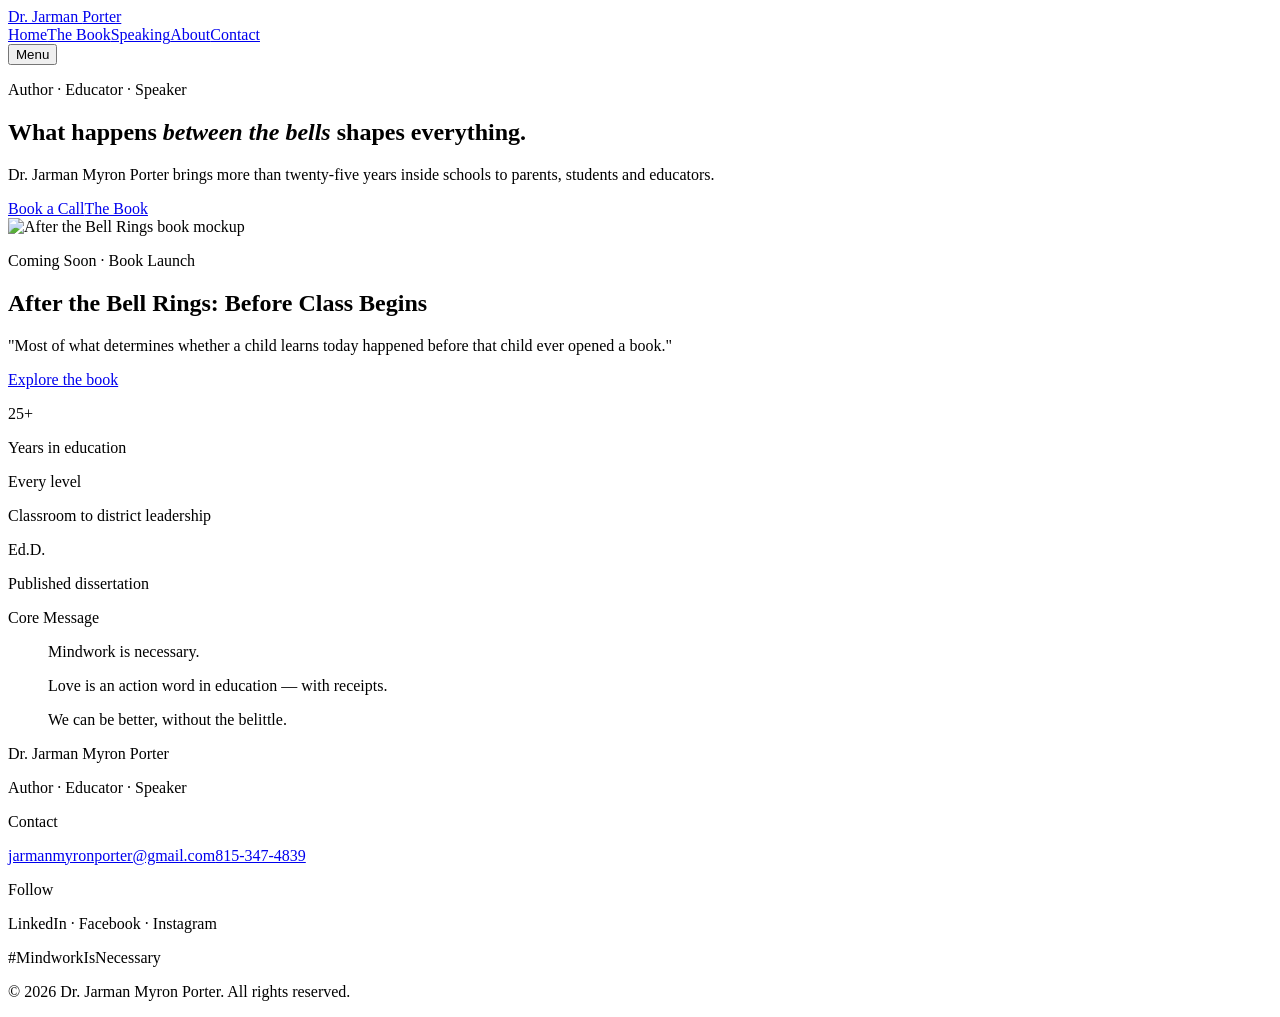
==== index.html @ 69972f3a "Add files via upload" ====
<!DOCTYPE html><html lang="en"><head><meta charSet="utf-8"/><meta name="viewport" content="width=device-width, initial-scale=1"/><link rel="preload" as="image" href="assets/after-the-bell-rings-mockup.png"/><link rel="stylesheet" href="assets/styles.css" data-precedence="default"/><link rel="stylesheet" href="assets/styles.css" data-tanstack-router-dev-styles="true" data-precedence="default"/><title>Dr. Jarman Myron Porter — Author of After the Bell Rings</title><meta name="author" content="Dr. Jarman Myron Porter"/><meta property="og:type" content="website"/><meta name="twitter:card" content="summary_large_image"/><meta name="description" content="Educator, author and speaker Dr. Jarman Myron Porter. Discover After the Bell Rings: Before Class Begins and book him to speak."/><meta property="og:title" content="Dr. Jarman Myron Porter — Author &amp; Speaker"/><meta property="og:description" content="A common sense approach to everyday educational issues."/><link rel="icon" href="assets/favicon.ico" type="image/x-icon"/></head><body><header class="sticky top-0 z-50 border-b bg-background/90 backdrop-blur"><div class="mx-auto flex max-w-6xl items-center justify-between px-6 py-4"><a class="font-display text-2xl text-royal-deep active" href="index.html" data-status="active" aria-current="page">Dr. Jarman <span class="text-primary">Porter</span></a><nav class="hidden gap-8 md:flex"><a class="text-xs uppercase tracking-[0.2em] text-muted-foreground hover:text-primary text-primary" href="index.html" data-status="active" aria-current="page">Home</a><a class="text-xs uppercase tracking-[0.2em] text-muted-foreground hover:text-primary" href="book.html">The Book</a><a class="text-xs uppercase tracking-[0.2em] text-muted-foreground hover:text-primary" href="speaking.html">Speaking</a><a class="text-xs uppercase tracking-[0.2em] text-muted-foreground hover:text-primary" href="about.html">About</a><a class="text-xs uppercase tracking-[0.2em] text-muted-foreground hover:text-primary" href="contact.html">Contact</a></nav><button class="md:hidden text-xs uppercase tracking-[0.2em] text-primary" aria-label="Menu">Menu</button></div></header><main><section class="royal-panel overflow-hidden"><div class="mx-auto grid max-w-6xl items-center gap-12 px-6 py-20 md:grid-cols-2 md:py-28"><div><p class="eyebrow">Author · Educator · Speaker</p><h1 class="mt-6 text-5xl leading-[1.05] md:text-7xl">What happens <em class="text-gold">between the bells</em> shapes everything.</h1><div class="gold-rule mt-8"></div><p class="mt-8 max-w-md text-lg opacity-85">Dr. Jarman Myron Porter brings more than twenty-five years inside schools to parents, students and educators.</p><div class="mt-10 flex flex-wrap gap-4"><a class="btn-lux" href="speaking.html">Book a Call</a><a class="btn-outline-lux" href="book.html">The Book</a></div></div><img src="assets/after-the-bell-rings-mockup.png" alt="After the Bell Rings book mockup" width="960" height="1440" class="mx-auto w-full max-w-sm"/></div></section><section class="mx-auto max-w-4xl px-6 py-24 text-center"><p class="eyebrow">Coming Soon · Book Launch</p><h2 class="mt-4 text-4xl text-royal-deep md:text-5xl">After the Bell Rings: Before Class Begins</h2><p class="mt-6 text-lg text-muted-foreground">&quot;Most of what determines whether a child learns today happened before that child ever opened a book.&quot;</p><a class="mt-10 inline-block text-xs uppercase tracking-[0.25em] text-primary underline underline-offset-8" href="book.html">Explore the book</a></section><section class="bg-secondary"><div class="mx-auto grid max-w-6xl gap-px bg-border md:grid-cols-3"><div class="bg-secondary px-8 py-14 text-center"><p class="font-display text-5xl text-primary">25+</p><p class="mt-3 text-xs uppercase tracking-[0.2em] text-muted-foreground">Years in education</p></div><div class="bg-secondary px-8 py-14 text-center"><p class="font-display text-5xl text-primary">Every level</p><p class="mt-3 text-xs uppercase tracking-[0.2em] text-muted-foreground">Classroom to district leadership</p></div><div class="bg-secondary px-8 py-14 text-center"><p class="font-display text-5xl text-primary">Ed.D.</p><p class="mt-3 text-xs uppercase tracking-[0.2em] text-muted-foreground">Published dissertation</p></div></div></section><section class="mx-auto max-w-5xl px-6 py-24"><p class="eyebrow text-center">Core Message</p><div class="mt-10 grid gap-10 md:grid-cols-3"><blockquote class="border-t-2 border-primary pt-6 font-display text-2xl text-royal-deep">Mindwork is necessary.</blockquote><blockquote class="border-t-2 border-primary pt-6 font-display text-2xl text-royal-deep">Love is an action word in education — with receipts.</blockquote><blockquote class="border-t-2 border-primary pt-6 font-display text-2xl text-royal-deep">We can be better, without the belittle.</blockquote></div></section></main><footer class="royal-panel"><div class="mx-auto grid max-w-6xl gap-8 px-6 py-14 md:grid-cols-3"><div><p class="font-display text-2xl">Dr. Jarman Myron Porter</p><p class="mt-2 text-sm opacity-75">Author · Educator · Speaker</p></div><div class="text-sm opacity-85 space-y-1"><p class="eyebrow mb-3">Contact</p><a href="mailto:jarmanmyronporter@gmail.com" class="block hover:text-gold">jarmanmyronporter@gmail.com</a><a href="tel:8153474839" class="block hover:text-gold">815-347-4839</a></div><div class="text-sm opacity-85 space-y-1"><p class="eyebrow mb-3">Follow</p><p>LinkedIn · Facebook · Instagram</p><p class="opacity-70">#MindworkIsNecessary</p></div></div><p class="border-t border-primary-foreground/15 py-5 text-center text-xs opacity-60">© 2026 Dr. Jarman Myron Porter. All rights reserved.</p></footer></body></html>
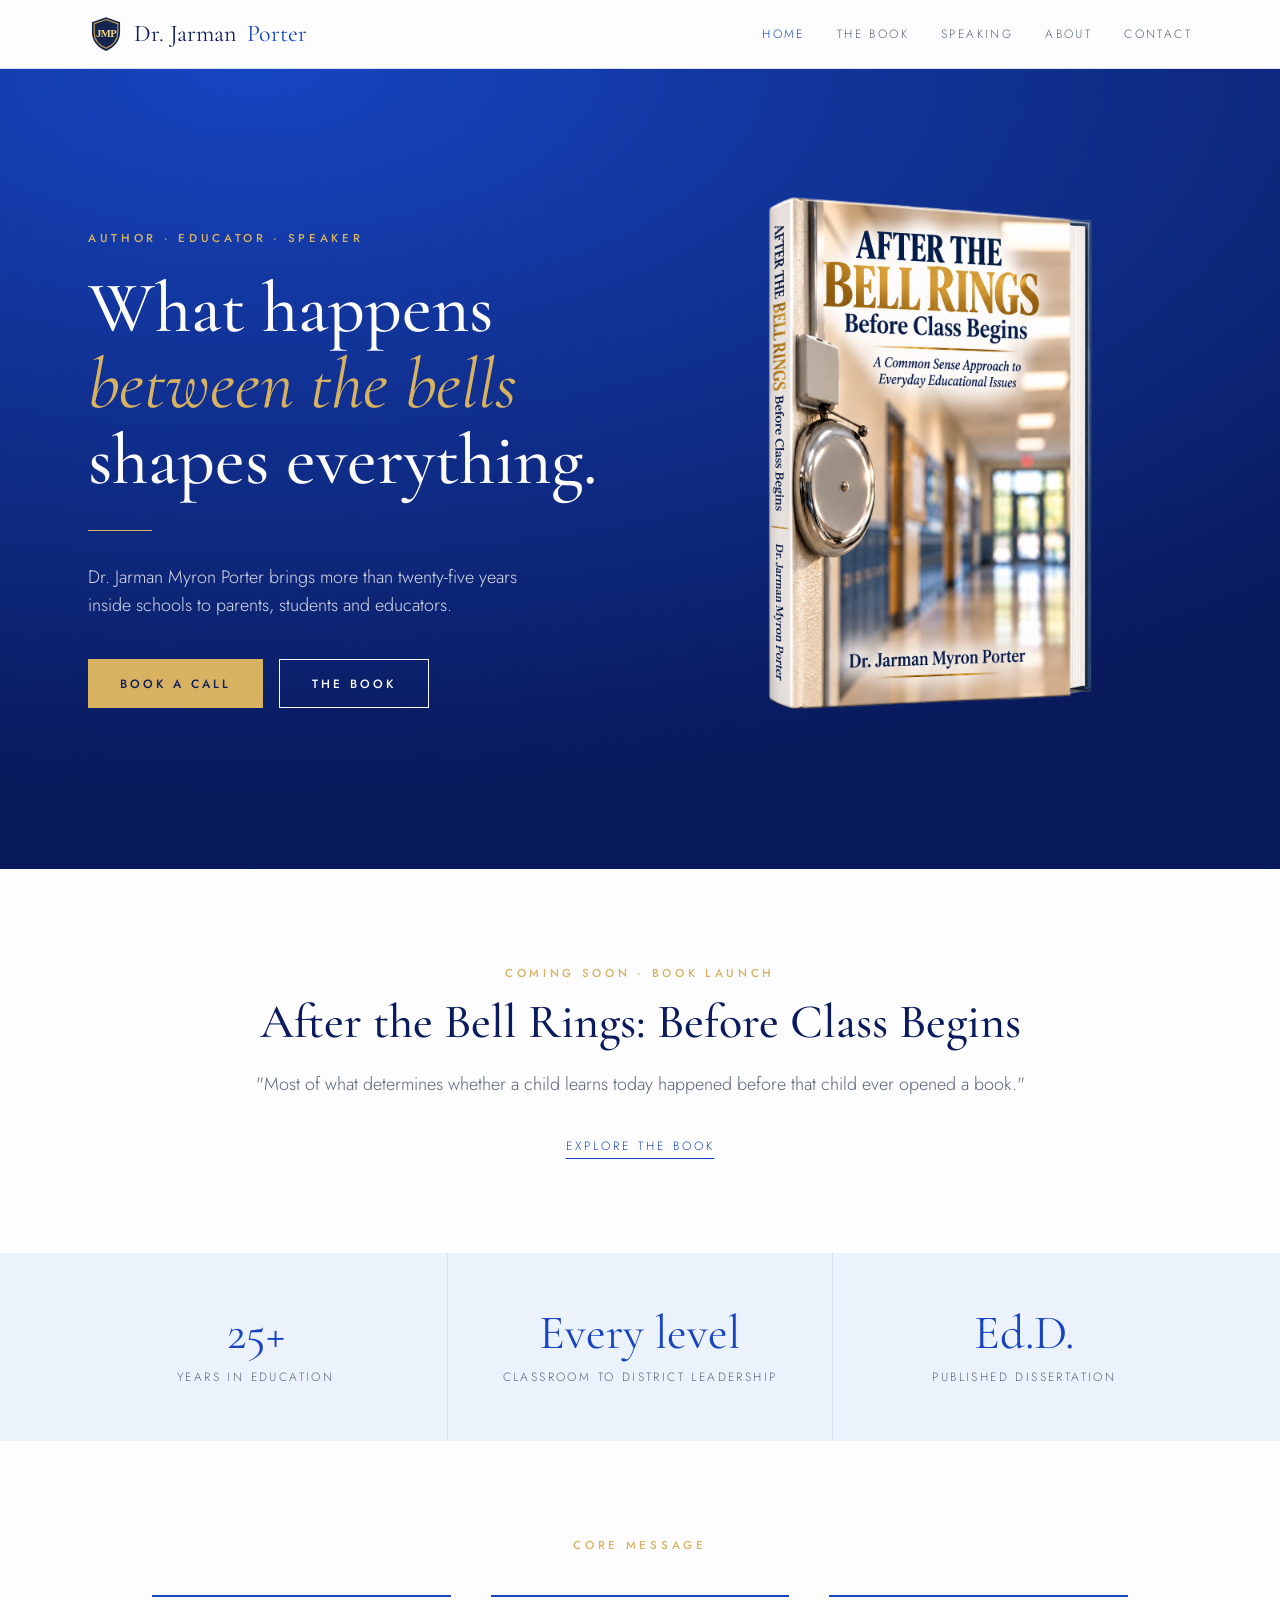
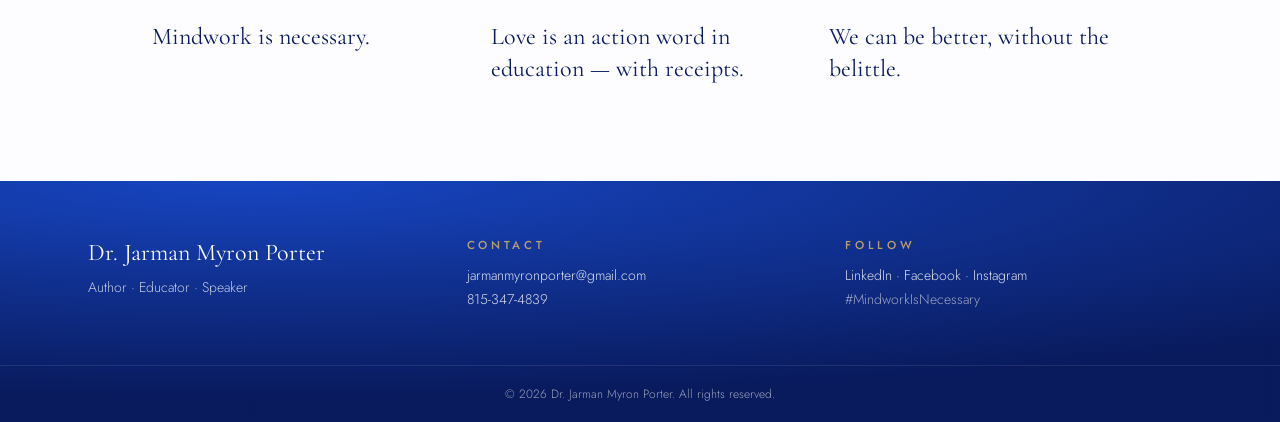
==== commit ed30ef8c: "Replace Lovable branding with custom logo" ====
--- a/index.html
+++ b/index.html
@@ -1 +1 @@
-<!DOCTYPE html><html lang="en"><head><meta charSet="utf-8"/><meta name="viewport" content="width=device-width, initial-scale=1"/><link rel="preload" as="image" href="assets/after-the-bell-rings-mockup.png"/><link rel="stylesheet" href="assets/styles.css" data-precedence="default"/><link rel="stylesheet" href="assets/styles.css" data-tanstack-router-dev-styles="true" data-precedence="default"/><title>Dr. Jarman Myron Porter — Author of After the Bell Rings</title><meta name="author" content="Dr. Jarman Myron Porter"/><meta property="og:type" content="website"/><meta name="twitter:card" content="summary_large_image"/><meta name="description" content="Educator, author and speaker Dr. Jarman Myron Porter. Discover After the Bell Rings: Before Class Begins and book him to speak."/><meta property="og:title" content="Dr. Jarman Myron Porter — Author &amp; Speaker"/><meta property="og:description" content="A common sense approach to everyday educational issues."/><link rel="icon" href="assets/favicon.ico" type="image/x-icon"/></head><body><header class="sticky top-0 z-50 border-b bg-background/90 backdrop-blur"><div class="mx-auto flex max-w-6xl items-center justify-between px-6 py-4"><a class="font-display text-2xl text-royal-deep active" href="index.html" data-status="active" aria-current="page">Dr. Jarman <span class="text-primary">Porter</span></a><nav class="hidden gap-8 md:flex"><a class="text-xs uppercase tracking-[0.2em] text-muted-foreground hover:text-primary text-primary" href="index.html" data-status="active" aria-current="page">Home</a><a class="text-xs uppercase tracking-[0.2em] text-muted-foreground hover:text-primary" href="book.html">The Book</a><a class="text-xs uppercase tracking-[0.2em] text-muted-foreground hover:text-primary" href="speaking.html">Speaking</a><a class="text-xs uppercase tracking-[0.2em] text-muted-foreground hover:text-primary" href="about.html">About</a><a class="text-xs uppercase tracking-[0.2em] text-muted-foreground hover:text-primary" href="contact.html">Contact</a></nav><button class="md:hidden text-xs uppercase tracking-[0.2em] text-primary" aria-label="Menu">Menu</button></div></header><main><section class="royal-panel overflow-hidden"><div class="mx-auto grid max-w-6xl items-center gap-12 px-6 py-20 md:grid-cols-2 md:py-28"><div><p class="eyebrow">Author · Educator · Speaker</p><h1 class="mt-6 text-5xl leading-[1.05] md:text-7xl">What happens <em class="text-gold">between the bells</em> shapes everything.</h1><div class="gold-rule mt-8"></div><p class="mt-8 max-w-md text-lg opacity-85">Dr. Jarman Myron Porter brings more than twenty-five years inside schools to parents, students and educators.</p><div class="mt-10 flex flex-wrap gap-4"><a class="btn-lux" href="speaking.html">Book a Call</a><a class="btn-outline-lux" href="book.html">The Book</a></div></div><img src="assets/after-the-bell-rings-mockup.png" alt="After the Bell Rings book mockup" width="960" height="1440" class="mx-auto w-full max-w-sm"/></div></section><section class="mx-auto max-w-4xl px-6 py-24 text-center"><p class="eyebrow">Coming Soon · Book Launch</p><h2 class="mt-4 text-4xl text-royal-deep md:text-5xl">After the Bell Rings: Before Class Begins</h2><p class="mt-6 text-lg text-muted-foreground">&quot;Most of what determines whether a child learns today happened before that child ever opened a book.&quot;</p><a class="mt-10 inline-block text-xs uppercase tracking-[0.25em] text-primary underline underline-offset-8" href="book.html">Explore the book</a></section><section class="bg-secondary"><div class="mx-auto grid max-w-6xl gap-px bg-border md:grid-cols-3"><div class="bg-secondary px-8 py-14 text-center"><p class="font-display text-5xl text-primary">25+</p><p class="mt-3 text-xs uppercase tracking-[0.2em] text-muted-foreground">Years in education</p></div><div class="bg-secondary px-8 py-14 text-center"><p class="font-display text-5xl text-primary">Every level</p><p class="mt-3 text-xs uppercase tracking-[0.2em] text-muted-foreground">Classroom to district leadership</p></div><div class="bg-secondary px-8 py-14 text-center"><p class="font-display text-5xl text-primary">Ed.D.</p><p class="mt-3 text-xs uppercase tracking-[0.2em] text-muted-foreground">Published dissertation</p></div></div></section><section class="mx-auto max-w-5xl px-6 py-24"><p class="eyebrow text-center">Core Message</p><div class="mt-10 grid gap-10 md:grid-cols-3"><blockquote class="border-t-2 border-primary pt-6 font-display text-2xl text-royal-deep">Mindwork is necessary.</blockquote><blockquote class="border-t-2 border-primary pt-6 font-display text-2xl text-royal-deep">Love is an action word in education — with receipts.</blockquote><blockquote class="border-t-2 border-primary pt-6 font-display text-2xl text-royal-deep">We can be better, without the belittle.</blockquote></div></section></main><footer class="royal-panel"><div class="mx-auto grid max-w-6xl gap-8 px-6 py-14 md:grid-cols-3"><div><p class="font-display text-2xl">Dr. Jarman Myron Porter</p><p class="mt-2 text-sm opacity-75">Author · Educator · Speaker</p></div><div class="text-sm opacity-85 space-y-1"><p class="eyebrow mb-3">Contact</p><a href="mailto:jarmanmyronporter@gmail.com" class="block hover:text-gold">jarmanmyronporter@gmail.com</a><a href="tel:8153474839" class="block hover:text-gold">815-347-4839</a></div><div class="text-sm opacity-85 space-y-1"><p class="eyebrow mb-3">Follow</p><p>LinkedIn · Facebook · Instagram</p><p class="opacity-70">#MindworkIsNecessary</p></div></div><p class="border-t border-primary-foreground/15 py-5 text-center text-xs opacity-60">© 2026 Dr. Jarman Myron Porter. All rights reserved.</p></footer></body></html>+<!DOCTYPE html><html lang="en"><head><meta charSet="utf-8"/><meta name="viewport" content="width=device-width, initial-scale=1"/><link rel="preload" as="image" href="assets/after-the-bell-rings-mockup.png"/><link rel="stylesheet" href="assets/styles.css" data-precedence="default"/><link rel="stylesheet" href="assets/styles.css" data-tanstack-router-dev-styles="true" data-precedence="default"/><title>Dr. Jarman Myron Porter — Author of After the Bell Rings</title><meta name="author" content="Dr. Jarman Myron Porter"/><meta property="og:type" content="website"/><meta name="twitter:card" content="summary_large_image"/><meta name="description" content="Educator, author and speaker Dr. Jarman Myron Porter. Discover After the Bell Rings: Before Class Begins and book him to speak."/><meta property="og:title" content="Dr. Jarman Myron Porter — Author &amp; Speaker"/><meta property="og:description" content="A common sense approach to everyday educational issues."/><link rel="icon" href="assets/logo.svg" type="image/svg+xml"/></head><body><header class="sticky top-0 z-50 border-b bg-background/90 backdrop-blur"><div class="mx-auto flex max-w-6xl items-center justify-between px-6 py-4"><a class="site-brand font-display text-2xl text-royal-deep active" href="index.html" data-status="active" aria-current="page"><img class="site-brand__mark" src="assets/logo.svg" alt="" width="36" height="36"/>Dr. Jarman <span class="text-primary">Porter</span></a><nav class="hidden gap-8 md:flex"><a class="text-xs uppercase tracking-[0.2em] text-muted-foreground hover:text-primary text-primary" href="index.html" data-status="active" aria-current="page">Home</a><a class="text-xs uppercase tracking-[0.2em] text-muted-foreground hover:text-primary" href="book.html">The Book</a><a class="text-xs uppercase tracking-[0.2em] text-muted-foreground hover:text-primary" href="speaking.html">Speaking</a><a class="text-xs uppercase tracking-[0.2em] text-muted-foreground hover:text-primary" href="about.html">About</a><a class="text-xs uppercase tracking-[0.2em] text-muted-foreground hover:text-primary" href="contact.html">Contact</a></nav><button class="md:hidden text-xs uppercase tracking-[0.2em] text-primary" aria-label="Menu">Menu</button></div></header><main><section class="royal-panel overflow-hidden"><div class="mx-auto grid max-w-6xl items-center gap-12 px-6 py-20 md:grid-cols-2 md:py-28"><div><p class="eyebrow">Author · Educator · Speaker</p><h1 class="mt-6 text-5xl leading-[1.05] md:text-7xl">What happens <em class="text-gold">between the bells</em> shapes everything.</h1><div class="gold-rule mt-8"></div><p class="mt-8 max-w-md text-lg opacity-85">Dr. Jarman Myron Porter brings more than twenty-five years inside schools to parents, students and educators.</p><div class="mt-10 flex flex-wrap gap-4"><a class="btn-lux" href="speaking.html">Book a Call</a><a class="btn-outline-lux" href="book.html">The Book</a></div></div><img src="assets/after-the-bell-rings-mockup.png" alt="After the Bell Rings book mockup" width="960" height="1440" class="mx-auto w-full max-w-sm"/></div></section><section class="mx-auto max-w-4xl px-6 py-24 text-center"><p class="eyebrow">Coming Soon · Book Launch</p><h2 class="mt-4 text-4xl text-royal-deep md:text-5xl">After the Bell Rings: Before Class Begins</h2><p class="mt-6 text-lg text-muted-foreground">&quot;Most of what determines whether a child learns today happened before that child ever opened a book.&quot;</p><a class="mt-10 inline-block text-xs uppercase tracking-[0.25em] text-primary underline underline-offset-8" href="book.html">Explore the book</a></section><section class="bg-secondary"><div class="mx-auto grid max-w-6xl gap-px bg-border md:grid-cols-3"><div class="bg-secondary px-8 py-14 text-center"><p class="font-display text-5xl text-primary">25+</p><p class="mt-3 text-xs uppercase tracking-[0.2em] text-muted-foreground">Years in education</p></div><div class="bg-secondary px-8 py-14 text-center"><p class="font-display text-5xl text-primary">Every level</p><p class="mt-3 text-xs uppercase tracking-[0.2em] text-muted-foreground">Classroom to district leadership</p></div><div class="bg-secondary px-8 py-14 text-center"><p class="font-display text-5xl text-primary">Ed.D.</p><p class="mt-3 text-xs uppercase tracking-[0.2em] text-muted-foreground">Published dissertation</p></div></div></section><section class="mx-auto max-w-5xl px-6 py-24"><p class="eyebrow text-center">Core Message</p><div class="mt-10 grid gap-10 md:grid-cols-3"><blockquote class="border-t-2 border-primary pt-6 font-display text-2xl text-royal-deep">Mindwork is necessary.</blockquote><blockquote class="border-t-2 border-primary pt-6 font-display text-2xl text-royal-deep">Love is an action word in education — with receipts.</blockquote><blockquote class="border-t-2 border-primary pt-6 font-display text-2xl text-royal-deep">We can be better, without the belittle.</blockquote></div></section></main><footer class="royal-panel"><div class="mx-auto grid max-w-6xl gap-8 px-6 py-14 md:grid-cols-3"><div><p class="font-display text-2xl">Dr. Jarman Myron Porter</p><p class="mt-2 text-sm opacity-75">Author · Educator · Speaker</p></div><div class="text-sm opacity-85 space-y-1"><p class="eyebrow mb-3">Contact</p><a href="mailto:jarmanmyronporter@gmail.com" class="block hover:text-gold">jarmanmyronporter@gmail.com</a><a href="tel:8153474839" class="block hover:text-gold">815-347-4839</a></div><div class="text-sm opacity-85 space-y-1"><p class="eyebrow mb-3">Follow</p><p>LinkedIn · Facebook · Instagram</p><p class="opacity-70">#MindworkIsNecessary</p></div></div><p class="border-t border-primary-foreground/15 py-5 text-center text-xs opacity-60">© 2026 Dr. Jarman Myron Porter. All rights reserved.</p></footer></body></html>
--- a/assets/styles.css
+++ b/assets/styles.css
@@ -0,0 +1,4048 @@
+@font-face {
+  font-family: 'Cormorant Garamond';
+  font-style: italic;
+  font-weight: 400;
+  font-display: swap;
+  src: url(fonts/font-1.woff2) format('woff2');
+  unicode-range: U+0000-00FF, U+0131, U+0152-0153, U+02BB-02BC, U+02C6, U+02DA, U+02DC, U+0304, U+0308, U+0329, U+2000-206F, U+20AC, U+2122, U+2191, U+2193, U+2212, U+2215, U+FEFF, U+FFFD;
+}
+@font-face {
+  font-family: 'Cormorant Garamond';
+  font-style: normal;
+  font-weight: 400;
+  font-display: swap;
+  src: url(fonts/font-2.woff2) format('woff2');
+  unicode-range: U+0000-00FF, U+0131, U+0152-0153, U+02BB-02BC, U+02C6, U+02DA, U+02DC, U+0304, U+0308, U+0329, U+2000-206F, U+20AC, U+2122, U+2191, U+2193, U+2212, U+2215, U+FEFF, U+FFFD;
+}
+@font-face {
+  font-family: 'Cormorant Garamond';
+  font-style: normal;
+  font-weight: 500;
+  font-display: swap;
+  src: url(fonts/font-3.woff2) format('woff2');
+  unicode-range: U+0000-00FF, U+0131, U+0152-0153, U+02BB-02BC, U+02C6, U+02DA, U+02DC, U+0304, U+0308, U+0329, U+2000-206F, U+20AC, U+2122, U+2191, U+2193, U+2212, U+2215, U+FEFF, U+FFFD;
+}
+@font-face {
+  font-family: 'Jost';
+  font-style: normal;
+  font-weight: 300;
+  font-display: swap;
+  src: url(fonts/font-4.woff2) format('woff2');
+  unicode-range: U+0000-00FF, U+0131, U+0152-0153, U+02BB-02BC, U+02C6, U+02DA, U+02DC, U+0304, U+0308, U+0329, U+2000-206F, U+20AC, U+2122, U+2191, U+2193, U+2212, U+2215, U+FEFF, U+FFFD;
+}
+@font-face {
+  font-family: 'Jost';
+  font-style: normal;
+  font-weight: 400;
+  font-display: swap;
+  src: url(fonts/font-5.woff2) format('woff2');
+  unicode-range: U+0000-00FF, U+0131, U+0152-0153, U+02BB-02BC, U+02C6, U+02DA, U+02DC, U+0304, U+0308, U+0329, U+2000-206F, U+20AC, U+2122, U+2191, U+2193, U+2212, U+2215, U+FEFF, U+FFFD;
+}
+@font-face {
+  font-family: 'Jost';
+  font-style: normal;
+  font-weight: 500;
+  font-display: swap;
+  src: url(fonts/font-6.woff2) format('woff2');
+  unicode-range: U+0000-00FF, U+0131, U+0152-0153, U+02BB-02BC, U+02C6, U+02DA, U+02DC, U+0304, U+0308, U+0329, U+2000-206F, U+20AC, U+2122, U+2191, U+2193, U+2212, U+2215, U+FEFF, U+FFFD;
+}
+/*! tailwindcss v4.3.3 | MIT License | https://tailwindcss.com */
+@layer properties {
+  @supports (((-webkit-hyphens: none)) and (not (margin-trim: inline))) or ((-moz-orient: inline) and (not (color: rgb(from red r g b)))) {
+    *, :before, :after, ::backdrop {
+      --tw-translate-x: 0;
+      --tw-translate-y: 0;
+      --tw-translate-z: 0;
+      --tw-rotate-x: initial;
+      --tw-rotate-y: initial;
+      --tw-rotate-z: initial;
+      --tw-skew-x: initial;
+      --tw-skew-y: initial;
+      --tw-space-y-reverse: 0;
+      --tw-space-x-reverse: 0;
+      --tw-border-style: solid;
+      --tw-leading: initial;
+      --tw-font-weight: initial;
+      --tw-tracking: initial;
+      --tw-ordinal: initial;
+      --tw-slashed-zero: initial;
+      --tw-numeric-figure: initial;
+      --tw-numeric-spacing: initial;
+      --tw-numeric-fraction: initial;
+      --tw-shadow: 0 0 #0000;
+      --tw-shadow-color: initial;
+      --tw-shadow-alpha: 100%;
+      --tw-inset-shadow: 0 0 #0000;
+      --tw-inset-shadow-color: initial;
+      --tw-inset-shadow-alpha: 100%;
+      --tw-ring-color: initial;
+      --tw-ring-shadow: 0 0 #0000;
+      --tw-inset-ring-color: initial;
+      --tw-inset-ring-shadow: 0 0 #0000;
+      --tw-ring-inset: initial;
+      --tw-ring-offset-width: 0px;
+      --tw-ring-offset-color: #fff;
+      --tw-ring-offset-shadow: 0 0 #0000;
+      --tw-outline-style: solid;
+      --tw-blur: initial;
+      --tw-brightness: initial;
+      --tw-contrast: initial;
+      --tw-grayscale: initial;
+      --tw-hue-rotate: initial;
+      --tw-invert: initial;
+      --tw-opacity: initial;
+      --tw-saturate: initial;
+      --tw-sepia: initial;
+      --tw-drop-shadow: initial;
+      --tw-drop-shadow-color: initial;
+      --tw-drop-shadow-alpha: 100%;
+      --tw-drop-shadow-size: initial;
+      --tw-backdrop-blur: initial;
+      --tw-backdrop-brightness: initial;
+      --tw-backdrop-contrast: initial;
+      --tw-backdrop-grayscale: initial;
+      --tw-backdrop-hue-rotate: initial;
+      --tw-backdrop-invert: initial;
+      --tw-backdrop-opacity: initial;
+      --tw-backdrop-saturate: initial;
+      --tw-backdrop-sepia: initial;
+      --tw-duration: initial;
+      --tw-ease: initial;
+      --tw-content: "";
+      --tw-animation-delay: 0s;
+      --tw-animation-direction: normal;
+      --tw-animation-duration: initial;
+      --tw-animation-fill-mode: none;
+      --tw-animation-iteration-count: 1;
+      --tw-enter-blur: 0;
+      --tw-enter-opacity: 1;
+      --tw-enter-rotate: 0;
+      --tw-enter-scale: 1;
+      --tw-enter-translate-x: 0;
+      --tw-enter-translate-y: 0;
+      --tw-exit-blur: 0;
+      --tw-exit-opacity: 1;
+      --tw-exit-rotate: 0;
+      --tw-exit-scale: 1;
+      --tw-exit-translate-x: 0;
+      --tw-exit-translate-y: 0;
+    }
+  }
+}
+
+@layer theme {
+  :root, :host {
+    --font-sans: "Jost", system-ui, sans-serif;
+    --font-mono: ui-monospace, SFMono-Regular, Menlo, Monaco, Consolas, "Liberation Mono",
+      "Courier New", monospace;
+    --color-black: #000;
+    --spacing: .25rem;
+    --container-sm: 24rem;
+    --container-md: 28rem;
+    --container-lg: 32rem;
+    --container-2xl: 42rem;
+    --container-3xl: 48rem;
+    --container-4xl: 56rem;
+    --container-5xl: 64rem;
+    --container-6xl: 72rem;
+    --text-xs: .75rem;
+    --text-xs--line-height: calc(1 / .75);
+    --text-sm: .875rem;
+    --text-sm--line-height: calc(1.25 / .875);
+    --text-base: 1rem;
+    --text-base--line-height: calc(1.5 / 1);
+    --text-lg: 1.125rem;
+    --text-lg--line-height: calc(1.75 / 1.125);
+    --text-xl: 1.25rem;
+    --text-xl--line-height: calc(1.75 / 1.25);
+    --text-2xl: 1.5rem;
+    --text-2xl--line-height: calc(2 / 1.5);
+    --text-3xl: 1.875rem;
+    --text-3xl--line-height: calc(2.25 / 1.875);
+    --text-4xl: 2.25rem;
+    --text-4xl--line-height: calc(2.5 / 2.25);
+    --text-5xl: 3rem;
+    --text-5xl--line-height: 1;
+    --text-6xl: 3.75rem;
+    --text-6xl--line-height: 1;
+    --text-7xl: 4.5rem;
+    --text-7xl--line-height: 1;
+    --font-weight-normal: 400;
+    --font-weight-medium: 500;
+    --font-weight-semibold: 600;
+    --font-weight-bold: 700;
+    --tracking-tight: -.025em;
+    --tracking-widest: .1em;
+    --leading-tight: 1.25;
+    --leading-snug: 1.375;
+    --leading-relaxed: 1.625;
+    --radius-xl: .75rem;
+    --ease-in-out: cubic-bezier(.4, 0, .2, 1);
+    --animate-pulse: pulse 2s cubic-bezier(.4, 0, .6, 1) infinite;
+    --aspect-video: 16 / 9;
+    --default-transition-duration: .15s;
+    --default-transition-timing-function: cubic-bezier(.4, 0, .2, 1);
+    --default-font-family: "Jost", system-ui, sans-serif;
+    --default-mono-font-family: var(--font-mono);
+    --font-display: "Cormorant Garamond", Georgia, serif;
+    --color-background: var(--background);
+    --color-foreground: var(--foreground);
+    --color-border: var(--border);
+  }
+}
+
+@layer base {
+  *, :after, :before, ::backdrop {
+    box-sizing: border-box;
+    border: 0 solid;
+    margin: 0;
+    padding: 0;
+  }
+
+  ::file-selector-button {
+    box-sizing: border-box;
+    border: 0 solid;
+    margin: 0;
+    padding: 0;
+  }
+
+  html, :host {
+    -webkit-text-size-adjust: 100%;
+    tab-size: 4;
+    line-height: 1.5;
+    font-family: var(--default-font-family, -apple-system, BlinkMacSystemFont, "Segoe UI", Roboto, "Helvetica Neue", "Noto Sans", Arial, sans-serif, "Apple Color Emoji", "Segoe UI Emoji", "Segoe UI Symbol", "Noto Color Emoji");
+    font-feature-settings: var(--default-font-feature-settings, normal);
+    font-variation-settings: var(--default-font-variation-settings, normal);
+    -webkit-tap-highlight-color: transparent;
+  }
+
+  hr {
+    height: 0;
+    color: inherit;
+    border-top-width: 1px;
+  }
+
+  abbr:where([title]) {
+    -webkit-text-decoration: underline dotted;
+    text-decoration: underline dotted;
+  }
+
+  h1, h2, h3, h4, h5, h6 {
+    font-size: inherit;
+    font-weight: inherit;
+  }
+
+  a {
+    color: inherit;
+    -webkit-text-decoration: inherit;
+    -webkit-text-decoration: inherit;
+    text-decoration: inherit;
+  }
+
+  b, strong {
+    font-weight: bolder;
+  }
+
+  code, kbd, samp, pre {
+    font-family: var(--default-mono-font-family, ui-monospace, SFMono-Regular, Menlo, Monaco, Consolas, "Liberation Mono", "Courier New", monospace);
+    font-feature-settings: var(--default-mono-font-feature-settings, normal);
+    font-variation-settings: var(--default-mono-font-variation-settings, normal);
+    font-size: 1em;
+  }
+
+  small {
+    font-size: 80%;
+  }
+
+  sub, sup {
+    vertical-align: baseline;
+    font-size: 75%;
+    line-height: 0;
+    position: relative;
+  }
+
+  sub {
+    bottom: -.25em;
+  }
+
+  sup {
+    top: -.5em;
+  }
+
+  table {
+    text-indent: 0;
+    border-color: inherit;
+    border-collapse: collapse;
+  }
+
+  :-moz-focusring:where(:not(iframe)) {
+    outline: auto;
+  }
+
+  progress {
+    vertical-align: baseline;
+  }
+
+  summary {
+    display: list-item;
+  }
+
+  ol, ul, menu {
+    list-style: none;
+  }
+
+  img, svg, video, canvas, audio, iframe, embed, object {
+    vertical-align: middle;
+    display: block;
+  }
+
+  img, video {
+    max-width: 100%;
+    height: auto;
+  }
+
+  button, input, select, optgroup, textarea {
+    font: inherit;
+    font-feature-settings: inherit;
+    font-variation-settings: inherit;
+    letter-spacing: inherit;
+    color: inherit;
+    opacity: 1;
+    background-color: #0000;
+    border-radius: 0;
+  }
+
+  ::file-selector-button {
+    font: inherit;
+    font-feature-settings: inherit;
+    font-variation-settings: inherit;
+    letter-spacing: inherit;
+    color: inherit;
+    opacity: 1;
+    background-color: #0000;
+    border-radius: 0;
+  }
+
+  :where(select:is([multiple], [size])) optgroup {
+    font-weight: bolder;
+  }
+
+  :where(select:is([multiple], [size])) optgroup option {
+    padding-inline-start: 20px;
+  }
+
+  ::file-selector-button {
+    margin-inline-end: 4px;
+  }
+
+  ::placeholder {
+    opacity: 1;
+  }
+
+  @supports (not ((-webkit-appearance: -apple-pay-button))) or (contain-intrinsic-size: 1px) {
+    ::placeholder {
+      color: currentColor;
+    }
+
+    @supports (color: color-mix(in lab, red, red)) {
+      ::placeholder {
+        color: color-mix(in oklab, currentcolor 50%, transparent);
+      }
+    }
+  }
+
+  textarea {
+    resize: vertical;
+  }
+
+  ::-webkit-search-decoration {
+    -webkit-appearance: none;
+  }
+
+  ::-webkit-date-and-time-value {
+    min-height: 1lh;
+    text-align: inherit;
+  }
+
+  ::-webkit-datetime-edit {
+    display: inline-flex;
+  }
+
+  ::-webkit-datetime-edit-fields-wrapper {
+    padding: 0;
+  }
+
+  ::-webkit-datetime-edit {
+    padding-block: 0;
+  }
+
+  ::-webkit-datetime-edit-year-field {
+    padding-block: 0;
+  }
+
+  ::-webkit-datetime-edit-month-field {
+    padding-block: 0;
+  }
+
+  ::-webkit-datetime-edit-day-field {
+    padding-block: 0;
+  }
+
+  ::-webkit-datetime-edit-hour-field {
+    padding-block: 0;
+  }
+
+  ::-webkit-datetime-edit-minute-field {
+    padding-block: 0;
+  }
+
+  ::-webkit-datetime-edit-second-field {
+    padding-block: 0;
+  }
+
+  ::-webkit-datetime-edit-millisecond-field {
+    padding-block: 0;
+  }
+
+  ::-webkit-datetime-edit-meridiem-field {
+    padding-block: 0;
+  }
+
+  ::-webkit-calendar-picker-indicator {
+    line-height: 1;
+  }
+
+  :-moz-ui-invalid {
+    box-shadow: none;
+  }
+
+  button, input:where([type="button"], [type="reset"], [type="submit"]) {
+    appearance: button;
+  }
+
+  ::file-selector-button {
+    appearance: button;
+  }
+
+  ::-webkit-inner-spin-button {
+    height: auto;
+  }
+
+  ::-webkit-outer-spin-button {
+    height: auto;
+  }
+
+  [hidden]:where(:not([hidden="until-found"])) {
+    display: none !important;
+  }
+
+  * {
+    border-color: var(--color-border);
+  }
+
+  body {
+    background-color: var(--color-background);
+    color: var(--color-foreground);
+    font-family: var(--font-sans);
+    font-weight: 300;
+  }
+
+  h1, h2, h3 {
+    font-family: var(--font-display);
+    font-weight: 500;
+  }
+}
+
+@layer components;
+
+@layer utilities {
+  .pointer-events-none {
+    pointer-events: none;
+  }
+
+  .invisible {
+    visibility: hidden;
+  }
+
+  .sr-only {
+    clip-path: inset(50%);
+    white-space: nowrap;
+    border-width: 0;
+    width: 1px;
+    height: 1px;
+    margin: -1px;
+    padding: 0;
+    position: absolute;
+    overflow: hidden;
+  }
+
+  .absolute {
+    position: absolute;
+  }
+
+  .fixed {
+    position: fixed;
+  }
+
+  .relative {
+    position: relative;
+  }
+
+  .sticky {
+    position: sticky;
+  }
+
+  .inset-0 {
+    inset: 0;
+  }
+
+  .inset-x-0 {
+    inset-inline: 0;
+  }
+
+  .inset-y-0 {
+    inset-block: 0;
+  }
+
+  .-top-12 {
+    top: calc(var(--spacing) * -12);
+  }
+
+  .top-0 {
+    top: 0;
+  }
+
+  .top-1\.5 {
+    top: calc(var(--spacing) * 1.5);
+  }
+
+  .top-1\/2 {
+    top: 50%;
+  }
+
+  .top-3\.5 {
+    top: calc(var(--spacing) * 3.5);
+  }
+
+  .top-4 {
+    top: calc(var(--spacing) * 4);
+  }
+
+  .top-\[1px\] {
+    top: 1px;
+  }
+
+  .top-\[50\%\] {
+    top: 50%;
+  }
+
+  .top-\[60\%\] {
+    top: 60%;
+  }
+
+  .top-full {
+    top: 100%;
+  }
+
+  .-right-12 {
+    right: calc(var(--spacing) * -12);
+  }
+
+  .right-0 {
+    right: 0;
+  }
+
+  .right-1 {
+    right: var(--spacing);
+  }
+
+  .right-2 {
+    right: calc(var(--spacing) * 2);
+  }
+
+  .right-3 {
+    right: calc(var(--spacing) * 3);
+  }
+
+  .right-4 {
+    right: calc(var(--spacing) * 4);
+  }
+
+  .-bottom-12 {
+    bottom: calc(var(--spacing) * -12);
+  }
+
+  .bottom-0 {
+    bottom: 0;
+  }
+
+  .-left-12 {
+    left: calc(var(--spacing) * -12);
+  }
+
+  .left-0 {
+    left: 0;
+  }
+
+  .left-1\/2 {
+    left: 50%;
+  }
+
+  .left-2 {
+    left: calc(var(--spacing) * 2);
+  }
+
+  .left-\[50\%\] {
+    left: 50%;
+  }
+
+  .z-10 {
+    z-index: 10;
+  }
+
+  .z-20 {
+    z-index: 20;
+  }
+
+  .z-50 {
+    z-index: 50;
+  }
+
+  .z-\[1\] {
+    z-index: 1;
+  }
+
+  .-mx-1 {
+    margin-inline: calc(var(--spacing) * -1);
+  }
+
+  .mx-2 {
+    margin-inline: calc(var(--spacing) * 2);
+  }
+
+  .mx-3\.5 {
+    margin-inline: calc(var(--spacing) * 3.5);
+  }
+
+  .mx-auto {
+    margin-inline: auto;
+  }
+
+  .my-0\.5 {
+    margin-block: calc(var(--spacing) * .5);
+  }
+
+  .my-1 {
+    margin-block: var(--spacing);
+  }
+
+  .-mt-4 {
+    margin-top: calc(var(--spacing) * -4);
+  }
+
+  .mt-1\.5 {
+    margin-top: calc(var(--spacing) * 1.5);
+  }
+
+  .mt-2 {
+    margin-top: calc(var(--spacing) * 2);
+  }
+
+  .mt-3 {
+    margin-top: calc(var(--spacing) * 3);
+  }
+
+  .mt-4 {
+    margin-top: calc(var(--spacing) * 4);
+  }
+
+  .mt-5 {
+    margin-top: calc(var(--spacing) * 5);
+  }
+
+  .mt-6 {
+    margin-top: calc(var(--spacing) * 6);
+  }
+
+  .mt-8 {
+    margin-top: calc(var(--spacing) * 8);
+  }
+
+  .mt-10 {
+    margin-top: calc(var(--spacing) * 10);
+  }
+
+  .mt-24 {
+    margin-top: calc(var(--spacing) * 24);
+  }
+
+  .mt-auto {
+    margin-top: auto;
+  }
+
+  .mr-2 {
+    margin-right: calc(var(--spacing) * 2);
+  }
+
+  .mb-1 {
+    margin-bottom: var(--spacing);
+  }
+
+  .mb-3 {
+    margin-bottom: calc(var(--spacing) * 3);
+  }
+
+  .-ml-4 {
+    margin-left: calc(var(--spacing) * -4);
+  }
+
+  .ml-1 {
+    margin-left: var(--spacing);
+  }
+
+  .ml-auto {
+    margin-left: auto;
+  }
+
+  .btn-lux {
+    letter-spacing: .25em;
+    text-transform: uppercase;
+    background: var(--gold);
+    color: var(--royal-deep);
+    align-items: center;
+    padding: .9rem 2rem;
+    font-size: .75rem;
+    font-weight: 500;
+    transition: transform .3s, box-shadow .3s;
+    display: inline-flex;
+  }
+
+  .btn-lux:hover {
+    box-shadow: 0 12px 30px -10px var(--gold);
+    transform: translateY(-2px);
+  }
+
+  .btn-outline-lux {
+    letter-spacing: .25em;
+    text-transform: uppercase;
+    border: 1px solid;
+    align-items: center;
+    padding: .9rem 2rem;
+    font-size: .75rem;
+    font-weight: 500;
+    transition: background .3s;
+    display: inline-flex;
+  }
+
+  .btn-outline-lux:hover {
+    background: currentColor;
+  }
+
+  @supports (color: color-mix(in lab, red, red)) {
+    .btn-outline-lux:hover {
+      background: color-mix(in oklab, currentColor 10%, transparent);
+    }
+  }
+
+  .block {
+    display: block;
+  }
+
+  .flex {
+    display: flex;
+  }
+
+  .grid {
+    display: grid;
+  }
+
+  .hidden {
+    display: none;
+  }
+
+  .inline-block {
+    display: inline-block;
+  }
+
+  .inline-flex {
+    display: inline-flex;
+  }
+
+  .table {
+    display: table;
+  }
+
+  .aspect-square {
+    aspect-ratio: 1;
+  }
+
+  .aspect-video {
+    aspect-ratio: var(--aspect-video);
+  }
+
+  .gold-rule {
+    background: var(--gold);
+    width: 4rem;
+    height: 1px;
+  }
+
+  .size-\(--cell-size\) {
+    width: var(--cell-size);
+    height: var(--cell-size);
+  }
+
+  .size-4 {
+    width: calc(var(--spacing) * 4);
+    height: calc(var(--spacing) * 4);
+  }
+
+  .h-\(--cell-size\) {
+    height: var(--cell-size);
+  }
+
+  .h-1\.5 {
+    height: calc(var(--spacing) * 1.5);
+  }
+
+  .h-2 {
+    height: calc(var(--spacing) * 2);
+  }
+
+  .h-2\.5 {
+    height: calc(var(--spacing) * 2.5);
+  }
+
+  .h-3 {
+    height: calc(var(--spacing) * 3);
+  }
+
+  .h-3\.5 {
+    height: calc(var(--spacing) * 3.5);
+  }
+
+  .h-4 {
+    height: calc(var(--spacing) * 4);
+  }
+
+  .h-5 {
+    height: calc(var(--spacing) * 5);
+  }
+
+  .h-7 {
+    height: calc(var(--spacing) * 7);
+  }
+
+  .h-8 {
+    height: calc(var(--spacing) * 8);
+  }
+
+  .h-9 {
+    height: calc(var(--spacing) * 9);
+  }
+
+  .h-10 {
+    height: calc(var(--spacing) * 10);
+  }
+
+  .h-12 {
+    height: calc(var(--spacing) * 12);
+  }
+
+  .h-\[1px\] {
+    height: 1px;
+  }
+
+  .h-\[var\(--radix-navigation-menu-viewport-height\)\] {
+    height: var(--radix-navigation-menu-viewport-height);
+  }
+
+  .h-\[var\(--radix-select-trigger-height\)\] {
+    height: var(--radix-select-trigger-height);
+  }
+
+  .h-auto {
+    height: auto;
+  }
+
+  .h-full {
+    height: 100%;
+  }
+
+  .h-px {
+    height: 1px;
+  }
+
+  .h-svh {
+    height: 100svh;
+  }
+
+  .max-h-\(--radix-context-menu-content-available-height\) {
+    max-height: var(--radix-context-menu-content-available-height);
+  }
+
+  .max-h-\(--radix-select-content-available-height\) {
+    max-height: var(--radix-select-content-available-height);
+  }
+
+  .max-h-\[300px\] {
+    max-height: 300px;
+  }
+
+  .max-h-\[var\(--radix-dropdown-menu-content-available-height\)\] {
+    max-height: var(--radix-dropdown-menu-content-available-height);
+  }
+
+  .min-h-0 {
+    min-height: 0;
+  }
+
+  .min-h-\[60px\] {
+    min-height: 60px;
+  }
+
+  .min-h-screen {
+    min-height: 100vh;
+  }
+
+  .min-h-svh {
+    min-height: 100svh;
+  }
+
+  .w-\(--cell-size\) {
+    width: var(--cell-size);
+  }
+
+  .w-\(--sidebar-width\) {
+    width: var(--sidebar-width);
+  }
+
+  .w-0 {
+    width: 0;
+  }
+
+  .w-1 {
+    width: var(--spacing);
+  }
+
+  .w-2 {
+    width: calc(var(--spacing) * 2);
+  }
+
+  .w-2\.5 {
+    width: calc(var(--spacing) * 2.5);
+  }
+
+  .w-3 {
+    width: calc(var(--spacing) * 3);
+  }
+
+  .w-3\.5 {
+    width: calc(var(--spacing) * 3.5);
+  }
+
+  .w-3\/4 {
+    width: 75%;
+  }
+
+  .w-4 {
+    width: calc(var(--spacing) * 4);
+  }
+
+  .w-5 {
+    width: calc(var(--spacing) * 5);
+  }
+
+  .w-7 {
+    width: calc(var(--spacing) * 7);
+  }
+
+  .w-8 {
+    width: calc(var(--spacing) * 8);
+  }
+
+  .w-9 {
+    width: calc(var(--spacing) * 9);
+  }
+
+  .w-10 {
+    width: calc(var(--spacing) * 10);
+  }
+
+  .w-64 {
+    width: calc(var(--spacing) * 64);
+  }
+
+  .w-72 {
+    width: calc(var(--spacing) * 72);
+  }
+
+  .w-\[1px\] {
+    width: 1px;
+  }
+
+  .w-\[100px\] {
+    width: 100px;
+  }
+
+  .w-auto {
+    width: auto;
+  }
+
+  .w-fit {
+    width: fit-content;
+  }
+
+  .w-full {
+    width: 100%;
+  }
+
+  .w-max {
+    width: max-content;
+  }
+
+  .w-px {
+    width: 1px;
+  }
+
+  .max-w-\(--skeleton-width\) {
+    max-width: var(--skeleton-width);
+  }
+
+  .max-w-2xl {
+    max-width: var(--container-2xl);
+  }
+
+  .max-w-3xl {
+    max-width: var(--container-3xl);
+  }
+
+  .max-w-4xl {
+    max-width: var(--container-4xl);
+  }
+
+  .max-w-5xl {
+    max-width: var(--container-5xl);
+  }
+
+  .max-w-6xl {
+    max-width: var(--container-6xl);
+  }
+
+  .max-w-lg {
+    max-width: var(--container-lg);
+  }
+
+  .max-w-max {
+    max-width: max-content;
+  }
+
+  .max-w-md {
+    max-width: var(--container-md);
+  }
+
+  .max-w-sm {
+    max-width: var(--container-sm);
+  }
+
+  .min-w-\(--cell-size\) {
+    min-width: var(--cell-size);
+  }
+
+  .min-w-0 {
+    min-width: 0;
+  }
+
+  .min-w-5 {
+    min-width: calc(var(--spacing) * 5);
+  }
+
+  .min-w-8 {
+    min-width: calc(var(--spacing) * 8);
+  }
+
+  .min-w-9 {
+    min-width: calc(var(--spacing) * 9);
+  }
+
+  .min-w-10 {
+    min-width: calc(var(--spacing) * 10);
+  }
+
+  .min-w-\[8rem\] {
+    min-width: 8rem;
+  }
+
+  .min-w-\[12rem\] {
+    min-width: 12rem;
+  }
+
+  .min-w-\[var\(--radix-select-trigger-width\)\] {
+    min-width: var(--radix-select-trigger-width);
+  }
+
+  .flex-1 {
+    flex: 1;
+  }
+
+  .shrink-0 {
+    flex-shrink: 0;
+  }
+
+  .grow {
+    flex-grow: 1;
+  }
+
+  .grow-0 {
+    flex-grow: 0;
+  }
+
+  .basis-full {
+    flex-basis: 100%;
+  }
+
+  .caption-bottom {
+    caption-side: bottom;
+  }
+
+  .border-collapse {
+    border-collapse: collapse;
+  }
+
+  .origin-\(--radix-context-menu-content-transform-origin\) {
+    transform-origin: var(--radix-context-menu-content-transform-origin);
+  }
+
+  .origin-\(--radix-dropdown-menu-content-transform-origin\) {
+    transform-origin: var(--radix-dropdown-menu-content-transform-origin);
+  }
+
+  .origin-\(--radix-hover-card-content-transform-origin\) {
+    transform-origin: var(--radix-hover-card-content-transform-origin);
+  }
+
+  .origin-\(--radix-menubar-content-transform-origin\) {
+    transform-origin: var(--radix-menubar-content-transform-origin);
+  }
+
+  .origin-\(--radix-popover-content-transform-origin\) {
+    transform-origin: var(--radix-popover-content-transform-origin);
+  }
+
+  .origin-\(--radix-select-content-transform-origin\) {
+    transform-origin: var(--radix-select-content-transform-origin);
+  }
+
+  .origin-\(--radix-tooltip-content-transform-origin\) {
+    transform-origin: var(--radix-tooltip-content-transform-origin);
+  }
+
+  .-translate-x-1\/2 {
+    --tw-translate-x: calc(calc(1 / 2 * 100%) * -1);
+    translate: var(--tw-translate-x) var(--tw-translate-y);
+  }
+
+  .-translate-x-px {
+    --tw-translate-x: -1px;
+    translate: var(--tw-translate-x) var(--tw-translate-y);
+  }
+
+  .translate-x-\[-50\%\] {
+    --tw-translate-x: -50%;
+    translate: var(--tw-translate-x) var(--tw-translate-y);
+  }
+
+  .translate-x-px {
+    --tw-translate-x: 1px;
+    translate: var(--tw-translate-x) var(--tw-translate-y);
+  }
+
+  .-translate-y-1\/2 {
+    --tw-translate-y: calc(calc(1 / 2 * 100%) * -1);
+    translate: var(--tw-translate-x) var(--tw-translate-y);
+  }
+
+  .translate-y-\[-50\%\] {
+    --tw-translate-y: -50%;
+    translate: var(--tw-translate-x) var(--tw-translate-y);
+  }
+
+  .rotate-45 {
+    rotate: 45deg;
+  }
+
+  .rotate-90 {
+    rotate: 90deg;
+  }
+
+  .transform {
+    transform: var(--tw-rotate-x, ) var(--tw-rotate-y, ) var(--tw-rotate-z, ) var(--tw-skew-x, ) var(--tw-skew-y, );
+  }
+
+  .animate-caret-blink {
+    animation: 1.25s ease-out infinite caret-blink;
+  }
+
+  .animate-in {
+    animation: enter var(--tw-animation-duration, var(--tw-duration, .15s))var(--tw-ease, ease)var(--tw-animation-delay, 0s)var(--tw-animation-iteration-count, 1)var(--tw-animation-direction, normal)var(--tw-animation-fill-mode, none);
+  }
+
+  .animate-pulse {
+    animation: var(--animate-pulse);
+  }
+
+  .cursor-default {
+    cursor: default;
+  }
+
+  .cursor-pointer {
+    cursor: pointer;
+  }
+
+  .touch-none {
+    touch-action: none;
+  }
+
+  .list-none {
+    list-style-type: none;
+  }
+
+  .flex-col {
+    flex-direction: column;
+  }
+
+  .flex-col-reverse {
+    flex-direction: column-reverse;
+  }
+
+  .flex-row {
+    flex-direction: row;
+  }
+
+  .flex-wrap {
+    flex-wrap: wrap;
+  }
+
+  .place-content-center {
+    place-content: center;
+  }
+
+  .items-center {
+    align-items: center;
+  }
+
+  .items-end {
+    align-items: flex-end;
+  }
+
+  .items-start {
+    align-items: flex-start;
+  }
+
+  .items-stretch {
+    align-items: stretch;
+  }
+
+  .justify-between {
+    justify-content: space-between;
+  }
+
+  .justify-center {
+    justify-content: center;
+  }
+
+  .gap-1 {
+    gap: var(--spacing);
+  }
+
+  .gap-1\.5 {
+    gap: calc(var(--spacing) * 1.5);
+  }
+
+  .gap-2 {
+    gap: calc(var(--spacing) * 2);
+  }
+
+  .gap-4 {
+    gap: calc(var(--spacing) * 4);
+  }
+
+  .gap-8 {
+    gap: calc(var(--spacing) * 8);
+  }
+
+  .gap-10 {
+    gap: calc(var(--spacing) * 10);
+  }
+
+  .gap-12 {
+    gap: calc(var(--spacing) * 12);
+  }
+
+  .gap-14 {
+    gap: calc(var(--spacing) * 14);
+  }
+
+  .gap-16 {
+    gap: calc(var(--spacing) * 16);
+  }
+
+  .gap-px {
+    gap: 1px;
+  }
+
+  :where(.space-y-1 > :not(:last-child)) {
+    --tw-space-y-reverse: 0;
+    margin-block-start: calc(var(--spacing) * var(--tw-space-y-reverse));
+    margin-block-end: calc(var(--spacing) * calc(1 - var(--tw-space-y-reverse)));
+  }
+
+  :where(.space-y-1\.5 > :not(:last-child)) {
+    --tw-space-y-reverse: 0;
+    margin-block-start: calc(calc(var(--spacing) * 1.5) * var(--tw-space-y-reverse));
+    margin-block-end: calc(calc(var(--spacing) * 1.5) * calc(1 - var(--tw-space-y-reverse)));
+  }
+
+  :where(.space-y-2 > :not(:last-child)) {
+    --tw-space-y-reverse: 0;
+    margin-block-start: calc(calc(var(--spacing) * 2) * var(--tw-space-y-reverse));
+    margin-block-end: calc(calc(var(--spacing) * 2) * calc(1 - var(--tw-space-y-reverse)));
+  }
+
+  :where(.space-y-6 > :not(:last-child)) {
+    --tw-space-y-reverse: 0;
+    margin-block-start: calc(calc(var(--spacing) * 6) * var(--tw-space-y-reverse));
+    margin-block-end: calc(calc(var(--spacing) * 6) * calc(1 - var(--tw-space-y-reverse)));
+  }
+
+  :where(.space-y-8 > :not(:last-child)) {
+    --tw-space-y-reverse: 0;
+    margin-block-start: calc(calc(var(--spacing) * 8) * var(--tw-space-y-reverse));
+    margin-block-end: calc(calc(var(--spacing) * 8) * calc(1 - var(--tw-space-y-reverse)));
+  }
+
+  .gap-x-12 {
+    column-gap: calc(var(--spacing) * 12);
+  }
+
+  :where(.space-x-1 > :not(:last-child)) {
+    --tw-space-x-reverse: 0;
+    margin-inline-start: calc(var(--spacing) * var(--tw-space-x-reverse));
+    margin-inline-end: calc(var(--spacing) * calc(1 - var(--tw-space-x-reverse)));
+  }
+
+  .gap-y-4 {
+    row-gap: calc(var(--spacing) * 4);
+  }
+
+  .overflow-auto {
+    overflow: auto;
+  }
+
+  .overflow-hidden {
+    overflow: hidden;
+  }
+
+  .overflow-x-hidden {
+    overflow-x: hidden;
+  }
+
+  .overflow-y-auto {
+    overflow-y: auto;
+  }
+
+  .rounded-\[2px\] {
+    border-radius: 2px;
+  }
+
+  .rounded-\[inherit\] {
+    border-radius: inherit;
+  }
+
+  .rounded-full {
+    border-radius: 3.40282e38px;
+  }
+
+  .rounded-lg, .rounded-md {
+    border-radius: var(--radius);
+  }
+
+  .rounded-none {
+    border-radius: 0;
+  }
+
+  .rounded-sm {
+    border-radius: calc(var(--radius) - 2px);
+  }
+
+  .rounded-xl {
+    border-radius: var(--radius-xl);
+  }
+
+  .rounded-t-\[10px\] {
+    border-top-left-radius: 10px;
+    border-top-right-radius: 10px;
+  }
+
+  .rounded-l-md {
+    border-top-left-radius: var(--radius);
+    border-bottom-left-radius: var(--radius);
+  }
+
+  .rounded-tl-sm {
+    border-top-left-radius: calc(var(--radius) - 2px);
+  }
+
+  .rounded-r-md {
+    border-top-right-radius: var(--radius);
+    border-bottom-right-radius: var(--radius);
+  }
+
+  .border {
+    border-style: var(--tw-border-style);
+    border-width: 1px;
+  }
+
+  .border-2 {
+    border-style: var(--tw-border-style);
+    border-width: 2px;
+  }
+
+  .border-\[1\.5px\] {
+    border-style: var(--tw-border-style);
+    border-width: 1.5px;
+  }
+
+  .border-y {
+    border-block-style: var(--tw-border-style);
+    border-block-width: 1px;
+  }
+
+  .border-t {
+    border-top-style: var(--tw-border-style);
+    border-top-width: 1px;
+  }
+
+  .border-t-2 {
+    border-top-style: var(--tw-border-style);
+    border-top-width: 2px;
+  }
+
+  .border-r {
+    border-right-style: var(--tw-border-style);
+    border-right-width: 1px;
+  }
+
+  .border-b {
+    border-bottom-style: var(--tw-border-style);
+    border-bottom-width: 1px;
+  }
+
+  .border-l {
+    border-left-style: var(--tw-border-style);
+    border-left-width: 1px;
+  }
+
+  .border-dashed {
+    --tw-border-style: dashed;
+    border-style: dashed;
+  }
+
+  .border-\(--color-border\) {
+    border-color: var(--color-border);
+  }
+
+  .border-border\/50 {
+    border-color: var(--border);
+  }
+
+  @supports (color: color-mix(in lab, red, red)) {
+    .border-border\/50 {
+      border-color: color-mix(in oklab, var(--border) 50%, transparent);
+    }
+  }
+
+  .border-destructive\/50 {
+    border-color: var(--destructive);
+  }
+
+  @supports (color: color-mix(in lab, red, red)) {
+    .border-destructive\/50 {
+      border-color: color-mix(in oklab, var(--destructive) 50%, transparent);
+    }
+  }
+
+  .border-input {
+    border-color: var(--input);
+  }
+
+  .border-primary {
+    border-color: var(--primary);
+  }
+
+  .border-primary-foreground\/15 {
+    border-color: var(--primary-foreground);
+  }
+
+  @supports (color: color-mix(in lab, red, red)) {
+    .border-primary-foreground\/15 {
+      border-color: color-mix(in oklab, var(--primary-foreground) 15%, transparent);
+    }
+  }
+
+  .border-primary\/50 {
+    border-color: var(--primary);
+  }
+
+  @supports (color: color-mix(in lab, red, red)) {
+    .border-primary\/50 {
+      border-color: color-mix(in oklab, var(--primary) 50%, transparent);
+    }
+  }
+
+  .border-transparent {
+    border-color: #0000;
+  }
+
+  .border-t-transparent {
+    border-top-color: #0000;
+  }
+
+  .border-l-transparent {
+    border-left-color: #0000;
+  }
+
+  .bg-\(--color-bg\) {
+    background-color: var(--color-bg);
+  }
+
+  .bg-accent {
+    background-color: var(--accent);
+  }
+
+  .bg-background {
+    background-color: var(--background);
+  }
+
+  .bg-background\/90 {
+    background-color: var(--background);
+  }
+
+  @supports (color: color-mix(in lab, red, red)) {
+    .bg-background\/90 {
+      background-color: color-mix(in oklab, var(--background) 90%, transparent);
+    }
+  }
+
+  .bg-black\/80 {
+    background-color: #000c;
+  }
+
+  @supports (color: color-mix(in lab, red, red)) {
+    .bg-black\/80 {
+      background-color: color-mix(in oklab, var(--color-black) 80%, transparent);
+    }
+  }
+
+  .bg-border {
+    background-color: var(--border);
+  }
+
+  .bg-card {
+    background-color: var(--card);
+  }
+
+  .bg-destructive {
+    background-color: var(--destructive);
+  }
+
+  .bg-foreground {
+    background-color: var(--foreground);
+  }
+
+  .bg-muted {
+    background-color: var(--muted);
+  }
+
+  .bg-muted\/50 {
+    background-color: var(--muted);
+  }
+
+  @supports (color: color-mix(in lab, red, red)) {
+    .bg-muted\/50 {
+      background-color: color-mix(in oklab, var(--muted) 50%, transparent);
+    }
+  }
+
+  .bg-popover {
+    background-color: var(--popover);
+  }
+
+  .bg-primary {
+    background-color: var(--primary);
+  }
+
+  .bg-primary\/10 {
+    background-color: var(--primary);
+  }
+
+  @supports (color: color-mix(in lab, red, red)) {
+    .bg-primary\/10 {
+      background-color: color-mix(in oklab, var(--primary) 10%, transparent);
+    }
+  }
+
+  .bg-primary\/20 {
+    background-color: var(--primary);
+  }
+
+  @supports (color: color-mix(in lab, red, red)) {
+    .bg-primary\/20 {
+      background-color: color-mix(in oklab, var(--primary) 20%, transparent);
+    }
+  }
+
+  .bg-secondary {
+    background-color: var(--secondary);
+  }
+
+  .bg-transparent {
+    background-color: #0000;
+  }
+
+  .fill-current {
+    fill: currentColor;
+  }
+
+  .fill-primary {
+    fill: var(--primary);
+  }
+
+  .p-0 {
+    padding: 0;
+  }
+
+  .p-1 {
+    padding: var(--spacing);
+  }
+
+  .p-2 {
+    padding: calc(var(--spacing) * 2);
+  }
+
+  .p-3 {
+    padding: calc(var(--spacing) * 3);
+  }
+
+  .p-4 {
+    padding: calc(var(--spacing) * 4);
+  }
+
+  .p-6 {
+    padding: calc(var(--spacing) * 6);
+  }
+
+  .p-10 {
+    padding: calc(var(--spacing) * 10);
+  }
+
+  .p-\[1px\] {
+    padding: 1px;
+  }
+
+  .px-\(--cell-size\) {
+    padding-inline: var(--cell-size);
+  }
+
+  .px-1 {
+    padding-inline: var(--spacing);
+  }
+
+  .px-1\.5 {
+    padding-inline: calc(var(--spacing) * 1.5);
+  }
+
+  .px-2 {
+    padding-inline: calc(var(--spacing) * 2);
+  }
+
+  .px-2\.5 {
+    padding-inline: calc(var(--spacing) * 2.5);
+  }
+
+  .px-3 {
+    padding-inline: calc(var(--spacing) * 3);
+  }
+
+  .px-4 {
+    padding-inline: calc(var(--spacing) * 4);
+  }
+
+  .px-6 {
+    padding-inline: calc(var(--spacing) * 6);
+  }
+
+  .px-8 {
+    padding-inline: calc(var(--spacing) * 8);
+  }
+
+  .py-0\.5 {
+    padding-block: calc(var(--spacing) * .5);
+  }
+
+  .py-1 {
+    padding-block: var(--spacing);
+  }
+
+  .py-1\.5 {
+    padding-block: calc(var(--spacing) * 1.5);
+  }
+
+  .py-2 {
+    padding-block: calc(var(--spacing) * 2);
+  }
+
+  .py-3 {
+    padding-block: calc(var(--spacing) * 3);
+  }
+
+  .py-4 {
+    padding-block: calc(var(--spacing) * 4);
+  }
+
+  .py-5 {
+    padding-block: calc(var(--spacing) * 5);
+  }
+
+  .py-6 {
+    padding-block: calc(var(--spacing) * 6);
+  }
+
+  .py-14 {
+    padding-block: calc(var(--spacing) * 14);
+  }
+
+  .py-16 {
+    padding-block: calc(var(--spacing) * 16);
+  }
+
+  .py-20 {
+    padding-block: calc(var(--spacing) * 20);
+  }
+
+  .py-24 {
+    padding-block: calc(var(--spacing) * 24);
+  }
+
+  .pt-0 {
+    padding-top: 0;
+  }
+
+  .pt-3 {
+    padding-top: calc(var(--spacing) * 3);
+  }
+
+  .pt-4 {
+    padding-top: calc(var(--spacing) * 4);
+  }
+
+  .pt-6 {
+    padding-top: calc(var(--spacing) * 6);
+  }
+
+  .pt-20 {
+    padding-top: calc(var(--spacing) * 20);
+  }
+
+  .pr-1 {
+    padding-right: var(--spacing);
+  }
+
+  .pr-2 {
+    padding-right: calc(var(--spacing) * 2);
+  }
+
+  .pr-2\.5 {
+    padding-right: calc(var(--spacing) * 2.5);
+  }
+
+  .pr-8 {
+    padding-right: calc(var(--spacing) * 8);
+  }
+
+  .pb-3 {
+    padding-bottom: calc(var(--spacing) * 3);
+  }
+
+  .pb-4 {
+    padding-bottom: calc(var(--spacing) * 4);
+  }
+
+  .pl-2 {
+    padding-left: calc(var(--spacing) * 2);
+  }
+
+  .pl-2\.5 {
+    padding-left: calc(var(--spacing) * 2.5);
+  }
+
+  .pl-4 {
+    padding-left: calc(var(--spacing) * 4);
+  }
+
+  .pl-8 {
+    padding-left: calc(var(--spacing) * 8);
+  }
+
+  .text-center {
+    text-align: center;
+  }
+
+  .text-left {
+    text-align: left;
+  }
+
+  .align-middle {
+    vertical-align: middle;
+  }
+
+  .font-display {
+    font-family: Cormorant Garamond, Georgia, serif;
+  }
+
+  .font-mono {
+    font-family: var(--font-mono);
+  }
+
+  .text-2xl {
+    font-size: var(--text-2xl);
+    line-height: var(--tw-leading, var(--text-2xl--line-height));
+  }
+
+  .text-3xl {
+    font-size: var(--text-3xl);
+    line-height: var(--tw-leading, var(--text-3xl--line-height));
+  }
+
+  .text-4xl {
+    font-size: var(--text-4xl);
+    line-height: var(--tw-leading, var(--text-4xl--line-height));
+  }
+
+  .text-5xl {
+    font-size: var(--text-5xl);
+    line-height: var(--tw-leading, var(--text-5xl--line-height));
+  }
+
+  .text-7xl {
+    font-size: var(--text-7xl);
+    line-height: var(--tw-leading, var(--text-7xl--line-height));
+  }
+
+  .text-base {
+    font-size: var(--text-base);
+    line-height: var(--tw-leading, var(--text-base--line-height));
+  }
+
+  .text-lg {
+    font-size: var(--text-lg);
+    line-height: var(--tw-leading, var(--text-lg--line-height));
+  }
+
+  .text-sm {
+    font-size: var(--text-sm);
+    line-height: var(--tw-leading, var(--text-sm--line-height));
+  }
+
+  .text-xl {
+    font-size: var(--text-xl);
+    line-height: var(--tw-leading, var(--text-xl--line-height));
+  }
+
+  .text-xs {
+    font-size: var(--text-xs);
+    line-height: var(--tw-leading, var(--text-xs--line-height));
+  }
+
+  .eyebrow {
+    letter-spacing: .32em;
+    text-transform: uppercase;
+    color: var(--gold);
+    font-size: .72rem;
+    font-weight: 500;
+  }
+
+  .text-\[0\.8rem\] {
+    font-size: .8rem;
+  }
+
+  .leading-\[1\.05\] {
+    --tw-leading: 1.05;
+    line-height: 1.05;
+  }
+
+  .leading-none {
+    --tw-leading: 1;
+    line-height: 1;
+  }
+
+  .leading-relaxed {
+    --tw-leading: var(--leading-relaxed);
+    line-height: var(--leading-relaxed);
+  }
+
+  .leading-snug {
+    --tw-leading: var(--leading-snug);
+    line-height: var(--leading-snug);
+  }
+
+  .leading-tight {
+    --tw-leading: var(--leading-tight);
+    line-height: var(--leading-tight);
+  }
+
+  .font-bold {
+    --tw-font-weight: var(--font-weight-bold);
+    font-weight: var(--font-weight-bold);
+  }
+
+  .font-medium {
+    --tw-font-weight: var(--font-weight-medium);
+    font-weight: var(--font-weight-medium);
+  }
+
+  .font-normal {
+    --tw-font-weight: var(--font-weight-normal);
+    font-weight: var(--font-weight-normal);
+  }
+
+  .font-semibold {
+    --tw-font-weight: var(--font-weight-semibold);
+    font-weight: var(--font-weight-semibold);
+  }
+
+  .tracking-\[0\.2em\] {
+    --tw-tracking: .2em;
+    letter-spacing: .2em;
+  }
+
+  .tracking-\[0\.25em\] {
+    --tw-tracking: .25em;
+    letter-spacing: .25em;
+  }
+
+  .tracking-tight {
+    --tw-tracking: var(--tracking-tight);
+    letter-spacing: var(--tracking-tight);
+  }
+
+  .tracking-widest {
+    --tw-tracking: var(--tracking-widest);
+    letter-spacing: var(--tracking-widest);
+  }
+
+  .break-words {
+    overflow-wrap: break-word;
+  }
+
+  .break-all {
+    word-break: break-all;
+  }
+
+  .whitespace-nowrap {
+    white-space: nowrap;
+  }
+
+  .royal-panel {
+    background: radial-gradient(120% 90% at 20% 0%, var(--primary), var(--royal-deep));
+    color: var(--primary-foreground);
+  }
+
+  .text-accent-foreground {
+    color: var(--accent-foreground);
+  }
+
+  .text-card-foreground {
+    color: var(--card-foreground);
+  }
+
+  .text-current {
+    color: currentColor;
+  }
+
+  .text-destructive {
+    color: var(--destructive);
+  }
+
+  .text-destructive-foreground {
+    color: var(--destructive-foreground);
+  }
+
+  .text-foreground {
+    color: var(--foreground);
+  }
+
+  .text-gold {
+    color: var(--gold);
+  }
+
+  .text-muted-foreground {
+    color: var(--muted-foreground);
+  }
+
+  .text-popover-foreground {
+    color: var(--popover-foreground);
+  }
+
+  .text-primary {
+    color: var(--primary);
+  }
+
+  .text-primary-foreground {
+    color: var(--primary-foreground);
+  }
+
+  .text-royal-deep {
+    color: var(--royal-deep);
+  }
+
+  .text-secondary-foreground {
+    color: var(--secondary-foreground);
+  }
+
+  .uppercase {
+    text-transform: uppercase;
+  }
+
+  .tabular-nums {
+    --tw-numeric-spacing: tabular-nums;
+    font-variant-numeric: var(--tw-ordinal, ) var(--tw-slashed-zero, ) var(--tw-numeric-figure, ) var(--tw-numeric-spacing, ) var(--tw-numeric-fraction, );
+  }
+
+  .underline {
+    text-decoration-line: underline;
+  }
+
+  .underline-offset-4 {
+    text-underline-offset: 4px;
+  }
+
+  .underline-offset-8 {
+    text-underline-offset: 8px;
+  }
+
+  .opacity-0 {
+    opacity: 0;
+  }
+
+  .opacity-50 {
+    opacity: .5;
+  }
+
+  .opacity-60 {
+    opacity: .6;
+  }
+
+  .opacity-70 {
+    opacity: .7;
+  }
+
+  .opacity-75 {
+    opacity: .75;
+  }
+
+  .opacity-85 {
+    opacity: .85;
+  }
+
+  .shadow {
+    --tw-shadow: 0 1px 3px 0 var(--tw-shadow-color, #0000001a), 0 1px 2px -1px var(--tw-shadow-color, #0000001a);
+    box-shadow: var(--tw-inset-shadow), var(--tw-inset-ring-shadow), var(--tw-ring-offset-shadow), var(--tw-ring-shadow), var(--tw-shadow);
+  }
+
+  .shadow-\[0_0_0_1px_var\(--sidebar-border\)\] {
+    --tw-shadow: 0 0 0 1px var(--tw-shadow-color, var(--sidebar-border));
+    box-shadow: var(--tw-inset-shadow), var(--tw-inset-ring-shadow), var(--tw-ring-offset-shadow), var(--tw-ring-shadow), var(--tw-shadow);
+  }
+
+  .shadow-lg {
+    --tw-shadow: 0 10px 15px -3px var(--tw-shadow-color, #0000001a), 0 4px 6px -4px var(--tw-shadow-color, #0000001a);
+    box-shadow: var(--tw-inset-shadow), var(--tw-inset-ring-shadow), var(--tw-ring-offset-shadow), var(--tw-ring-shadow), var(--tw-shadow);
+  }
+
+  .shadow-md {
+    --tw-shadow: 0 4px 6px -1px var(--tw-shadow-color, #0000001a), 0 2px 4px -2px var(--tw-shadow-color, #0000001a);
+    box-shadow: var(--tw-inset-shadow), var(--tw-inset-ring-shadow), var(--tw-ring-offset-shadow), var(--tw-ring-shadow), var(--tw-shadow);
+  }
+
+  .shadow-none {
+    --tw-shadow: 0 0 #0000;
+    box-shadow: var(--tw-inset-shadow), var(--tw-inset-ring-shadow), var(--tw-ring-offset-shadow), var(--tw-ring-shadow), var(--tw-shadow);
+  }
+
+  .shadow-sm {
+    --tw-shadow: 0 1px 3px 0 var(--tw-shadow-color, #0000001a), 0 1px 2px -1px var(--tw-shadow-color, #0000001a);
+    box-shadow: var(--tw-inset-shadow), var(--tw-inset-ring-shadow), var(--tw-ring-offset-shadow), var(--tw-ring-shadow), var(--tw-shadow);
+  }
+
+  .shadow-xl {
+    --tw-shadow: 0 20px 25px -5px var(--tw-shadow-color, #0000001a), 0 8px 10px -6px var(--tw-shadow-color, #0000001a);
+    box-shadow: var(--tw-inset-shadow), var(--tw-inset-ring-shadow), var(--tw-ring-offset-shadow), var(--tw-ring-shadow), var(--tw-shadow);
+  }
+
+  .shadow-xs {
+    --tw-shadow: 0 1px 2px 0 var(--tw-shadow-color, #0000000d);
+    box-shadow: var(--tw-inset-shadow), var(--tw-inset-ring-shadow), var(--tw-ring-offset-shadow), var(--tw-ring-shadow), var(--tw-shadow);
+  }
+
+  .ring-0 {
+    --tw-ring-shadow: var(--tw-ring-inset, ) 0 0 0 calc(0px + var(--tw-ring-offset-width)) var(--tw-ring-color, currentcolor);
+    box-shadow: var(--tw-inset-shadow), var(--tw-inset-ring-shadow), var(--tw-ring-offset-shadow), var(--tw-ring-shadow), var(--tw-shadow);
+  }
+
+  .ring-1 {
+    --tw-ring-shadow: var(--tw-ring-inset, ) 0 0 0 calc(1px + var(--tw-ring-offset-width)) var(--tw-ring-color, currentcolor);
+    box-shadow: var(--tw-inset-shadow), var(--tw-inset-ring-shadow), var(--tw-ring-offset-shadow), var(--tw-ring-shadow), var(--tw-shadow);
+  }
+
+  .ring-ring {
+    --tw-ring-color: var(--ring);
+  }
+
+  .ring-offset-background {
+    --tw-ring-offset-color: var(--background);
+  }
+
+  .outline {
+    outline-style: var(--tw-outline-style);
+    outline-width: 1px;
+  }
+
+  .filter {
+    filter: var(--tw-blur, ) var(--tw-brightness, ) var(--tw-contrast, ) var(--tw-grayscale, ) var(--tw-hue-rotate, ) var(--tw-invert, ) var(--tw-saturate, ) var(--tw-sepia, ) var(--tw-drop-shadow, );
+  }
+
+  .backdrop-blur {
+    --tw-backdrop-blur: blur(8px);
+    -webkit-backdrop-filter: var(--tw-backdrop-blur, ) var(--tw-backdrop-brightness, ) var(--tw-backdrop-contrast, ) var(--tw-backdrop-grayscale, ) var(--tw-backdrop-hue-rotate, ) var(--tw-backdrop-invert, ) var(--tw-backdrop-opacity, ) var(--tw-backdrop-saturate, ) var(--tw-backdrop-sepia, );
+    backdrop-filter: var(--tw-backdrop-blur, ) var(--tw-backdrop-brightness, ) var(--tw-backdrop-contrast, ) var(--tw-backdrop-grayscale, ) var(--tw-backdrop-hue-rotate, ) var(--tw-backdrop-invert, ) var(--tw-backdrop-opacity, ) var(--tw-backdrop-saturate, ) var(--tw-backdrop-sepia, );
+  }
+
+  .transition {
+    transition-property: color, background-color, border-color, outline-color, text-decoration-color, fill, stroke, --tw-gradient-from, --tw-gradient-via, --tw-gradient-to, opacity, box-shadow, transform, translate, scale, rotate, filter, -webkit-backdrop-filter, backdrop-filter, display, content-visibility, overlay, pointer-events;
+    transition-timing-function: var(--tw-ease, var(--default-transition-timing-function));
+    transition-duration: var(--tw-duration, var(--default-transition-duration));
+  }
+
+  .transition-\[left\,right\,width\] {
+    transition-property: left, right, width;
+    transition-timing-function: var(--tw-ease, var(--default-transition-timing-function));
+    transition-duration: var(--tw-duration, var(--default-transition-duration));
+  }
+
+  .transition-\[margin\,opacity\] {
+    transition-property: margin, opacity;
+    transition-timing-function: var(--tw-ease, var(--default-transition-timing-function));
+    transition-duration: var(--tw-duration, var(--default-transition-duration));
+  }
+
+  .transition-\[width\,height\,padding\] {
+    transition-property: width, height, padding;
+    transition-timing-function: var(--tw-ease, var(--default-transition-timing-function));
+    transition-duration: var(--tw-duration, var(--default-transition-duration));
+  }
+
+  .transition-\[width\] {
+    transition-property: width;
+    transition-timing-function: var(--tw-ease, var(--default-transition-timing-function));
+    transition-duration: var(--tw-duration, var(--default-transition-duration));
+  }
+
+  .transition-all {
+    transition-property: all;
+    transition-timing-function: var(--tw-ease, var(--default-transition-timing-function));
+    transition-duration: var(--tw-duration, var(--default-transition-duration));
+  }
+
+  .transition-colors {
+    transition-property: color, background-color, border-color, outline-color, text-decoration-color, fill, stroke, --tw-gradient-from, --tw-gradient-via, --tw-gradient-to;
+    transition-timing-function: var(--tw-ease, var(--default-transition-timing-function));
+    transition-duration: var(--tw-duration, var(--default-transition-duration));
+  }
+
+  .transition-opacity {
+    transition-property: opacity;
+    transition-timing-function: var(--tw-ease, var(--default-transition-timing-function));
+    transition-duration: var(--tw-duration, var(--default-transition-duration));
+  }
+
+  .transition-transform {
+    transition-property: transform, translate, scale, rotate;
+    transition-timing-function: var(--tw-ease, var(--default-transition-timing-function));
+    transition-duration: var(--tw-duration, var(--default-transition-duration));
+  }
+
+  .duration-200 {
+    --tw-duration: .2s;
+    transition-duration: .2s;
+  }
+
+  .duration-300 {
+    --tw-duration: .3s;
+    transition-duration: .3s;
+  }
+
+  .duration-1000 {
+    --tw-duration: 1s;
+    transition-duration: 1s;
+  }
+
+  .ease-in-out {
+    --tw-ease: var(--ease-in-out);
+    transition-timing-function: var(--ease-in-out);
+  }
+
+  .ease-linear {
+    --tw-ease: linear;
+    transition-timing-function: linear;
+  }
+
+  .fade-in-0 {
+    --tw-enter-opacity: 0;
+  }
+
+  .outline-none {
+    --tw-outline-style: none;
+    outline-style: none;
+  }
+
+  .select-none {
+    -webkit-user-select: none;
+    user-select: none;
+  }
+
+  .zoom-in-95 {
+    --tw-enter-scale: .95;
+  }
+
+  .\[--cell-size\:2rem\] {
+    --cell-size: 2rem;
+  }
+
+  .running {
+    animation-play-state: running;
+  }
+
+  .group-focus-within\/menu-item\:opacity-100:is(:where(.group\/menu-item):focus-within *) {
+    opacity: 1;
+  }
+
+  @media (hover: hover) {
+    .group-hover\/menu-item\:opacity-100:is(:where(.group\/menu-item):hover *) {
+      opacity: 1;
+    }
+  }
+
+  .group-has-\[\[data-sidebar\=menu-action\]\]\/menu-item\:pr-8:is(:where(.group\/menu-item):has([data-sidebar="menu-action"]) *) {
+    padding-right: calc(var(--spacing) * 8);
+  }
+
+  .group-data-\[collapsible\=icon\]\:-mt-8:is(:where(.group)[data-collapsible="icon"] *) {
+    margin-top: calc(var(--spacing) * -8);
+  }
+
+  .group-data-\[collapsible\=icon\]\:hidden:is(:where(.group)[data-collapsible="icon"] *) {
+    display: none;
+  }
+
+  .group-data-\[collapsible\=icon\]\:\!size-8:is(:where(.group)[data-collapsible="icon"] *) {
+    width: calc(var(--spacing) * 8) !important;
+    height: calc(var(--spacing) * 8) !important;
+  }
+
+  .group-data-\[collapsible\=icon\]\:w-\(--sidebar-width-icon\):is(:where(.group)[data-collapsible="icon"] *) {
+    width: var(--sidebar-width-icon);
+  }
+
+  .group-data-\[collapsible\=icon\]\:w-\[calc\(var\(--sidebar-width-icon\)_\+_theme\(spacing\.4\)\)\]:is(:where(.group)[data-collapsible="icon"] *) {
+    width: calc(var(--sidebar-width-icon) + 1rem);
+  }
+
+  .group-data-\[collapsible\=icon\]\:w-\[calc\(var\(--sidebar-width-icon\)_\+_theme\(spacing\.4\)_\+2px\)\]:is(:where(.group)[data-collapsible="icon"] *) {
+    width: calc(var(--sidebar-width-icon) + 1rem + 2px);
+  }
+
+  .group-data-\[collapsible\=icon\]\:overflow-hidden:is(:where(.group)[data-collapsible="icon"] *) {
+    overflow: hidden;
+  }
+
+  .group-data-\[collapsible\=icon\]\:\!p-0:is(:where(.group)[data-collapsible="icon"] *) {
+    padding: 0 !important;
+  }
+
+  .group-data-\[collapsible\=icon\]\:\!p-2:is(:where(.group)[data-collapsible="icon"] *) {
+    padding: calc(var(--spacing) * 2) !important;
+  }
+
+  .group-data-\[collapsible\=icon\]\:opacity-0:is(:where(.group)[data-collapsible="icon"] *) {
+    opacity: 0;
+  }
+
+  .group-data-\[collapsible\=offcanvas\]\:right-\[calc\(var\(--sidebar-width\)\*-1\)\]:is(:where(.group)[data-collapsible="offcanvas"] *) {
+    right: calc(var(--sidebar-width) * -1);
+  }
+
+  .group-data-\[collapsible\=offcanvas\]\:left-\[calc\(var\(--sidebar-width\)\*-1\)\]:is(:where(.group)[data-collapsible="offcanvas"] *) {
+    left: calc(var(--sidebar-width) * -1);
+  }
+
+  .group-data-\[collapsible\=offcanvas\]\:w-0:is(:where(.group)[data-collapsible="offcanvas"] *) {
+    width: 0;
+  }
+
+  .group-data-\[collapsible\=offcanvas\]\:translate-x-0:is(:where(.group)[data-collapsible="offcanvas"] *) {
+    --tw-translate-x: 0px;
+    translate: var(--tw-translate-x) var(--tw-translate-y);
+  }
+
+  .group-data-\[focused\=true\]\/day\:relative:is(:where(.group\/day)[data-focused="true"] *) {
+    position: relative;
+  }
+
+  .group-data-\[focused\=true\]\/day\:z-10:is(:where(.group\/day)[data-focused="true"] *) {
+    z-index: 10;
+  }
+
+  .group-data-\[focused\=true\]\/day\:border-ring:is(:where(.group\/day)[data-focused="true"] *) {
+    border-color: var(--ring);
+  }
+
+  .group-data-\[focused\=true\]\/day\:ring-\[3px\]:is(:where(.group\/day)[data-focused="true"] *) {
+    --tw-ring-shadow: var(--tw-ring-inset, ) 0 0 0 calc(3px + var(--tw-ring-offset-width)) var(--tw-ring-color, currentcolor);
+    box-shadow: var(--tw-inset-shadow), var(--tw-inset-ring-shadow), var(--tw-ring-offset-shadow), var(--tw-ring-shadow), var(--tw-shadow);
+  }
+
+  .group-data-\[focused\=true\]\/day\:ring-ring\/50:is(:where(.group\/day)[data-focused="true"] *) {
+    --tw-ring-color: var(--ring);
+  }
+
+  @supports (color: color-mix(in lab, red, red)) {
+    .group-data-\[focused\=true\]\/day\:ring-ring\/50:is(:where(.group\/day)[data-focused="true"] *) {
+      --tw-ring-color: color-mix(in oklab, var(--ring) 50%, transparent);
+    }
+  }
+
+  .group-data-\[side\=left\]\:-right-4:is(:where(.group)[data-side="left"] *) {
+    right: calc(var(--spacing) * -4);
+  }
+
+  .group-data-\[side\=left\]\:border-r:is(:where(.group)[data-side="left"] *) {
+    border-right-style: var(--tw-border-style);
+    border-right-width: 1px;
+  }
+
+  .group-data-\[side\=right\]\:left-0:is(:where(.group)[data-side="right"] *) {
+    left: 0;
+  }
+
+  .group-data-\[side\=right\]\:rotate-180:is(:where(.group)[data-side="right"] *) {
+    rotate: 180deg;
+  }
+
+  .group-data-\[side\=right\]\:border-l:is(:where(.group)[data-side="right"] *) {
+    border-left-style: var(--tw-border-style);
+    border-left-width: 1px;
+  }
+
+  .group-data-\[state\=open\]\:rotate-180:is(:where(.group)[data-state="open"] *) {
+    rotate: 180deg;
+  }
+
+  .group-data-\[variant\=floating\]\:rounded-lg:is(:where(.group)[data-variant="floating"] *) {
+    border-radius: var(--radius);
+  }
+
+  .group-data-\[variant\=floating\]\:border:is(:where(.group)[data-variant="floating"] *) {
+    border-style: var(--tw-border-style);
+    border-width: 1px;
+  }
+
+  .group-data-\[variant\=floating\]\:shadow:is(:where(.group)[data-variant="floating"] *) {
+    --tw-shadow: 0 1px 3px 0 var(--tw-shadow-color, #0000001a), 0 1px 2px -1px var(--tw-shadow-color, #0000001a);
+    box-shadow: var(--tw-inset-shadow), var(--tw-inset-ring-shadow), var(--tw-ring-offset-shadow), var(--tw-ring-shadow), var(--tw-shadow);
+  }
+
+  .group-\[\.toast\]\:bg-muted:is(:where(.group).toast *) {
+    background-color: var(--muted);
+  }
+
+  .group-\[\.toast\]\:bg-primary:is(:where(.group).toast *) {
+    background-color: var(--primary);
+  }
+
+  .group-\[\.toast\]\:text-muted-foreground:is(:where(.group).toast *) {
+    color: var(--muted-foreground);
+  }
+
+  .group-\[\.toast\]\:text-primary-foreground:is(:where(.group).toast *) {
+    color: var(--primary-foreground);
+  }
+
+  .group-\[\.toaster\]\:border-border:is(:where(.group).toaster *) {
+    border-color: var(--border);
+  }
+
+  .group-\[\.toaster\]\:bg-background:is(:where(.group).toaster *) {
+    background-color: var(--background);
+  }
+
+  .group-\[\.toaster\]\:text-foreground:is(:where(.group).toaster *) {
+    color: var(--foreground);
+  }
+
+  .group-\[\.toaster\]\:shadow-lg:is(:where(.group).toaster *) {
+    --tw-shadow: 0 10px 15px -3px var(--tw-shadow-color, #0000001a), 0 4px 6px -4px var(--tw-shadow-color, #0000001a);
+    box-shadow: var(--tw-inset-shadow), var(--tw-inset-ring-shadow), var(--tw-ring-offset-shadow), var(--tw-ring-shadow), var(--tw-shadow);
+  }
+
+  .peer-disabled\:cursor-not-allowed:is(:where(.peer):disabled ~ *) {
+    cursor: not-allowed;
+  }
+
+  .peer-disabled\:opacity-70:is(:where(.peer):disabled ~ *) {
+    opacity: .7;
+  }
+
+  .peer-data-\[size\=default\]\/menu-button\:top-1\.5:is(:where(.peer\/menu-button)[data-size="default"] ~ *) {
+    top: calc(var(--spacing) * 1.5);
+  }
+
+  .peer-data-\[size\=lg\]\/menu-button\:top-2\.5:is(:where(.peer\/menu-button)[data-size="lg"] ~ *) {
+    top: calc(var(--spacing) * 2.5);
+  }
+
+  .peer-data-\[size\=sm\]\/menu-button\:top-1:is(:where(.peer\/menu-button)[data-size="sm"] ~ *) {
+    top: var(--spacing);
+  }
+
+  .file\:border-0::file-selector-button {
+    border-style: var(--tw-border-style);
+    border-width: 0;
+  }
+
+  .file\:bg-transparent::file-selector-button {
+    background-color: #0000;
+  }
+
+  .file\:text-sm::file-selector-button {
+    font-size: var(--text-sm);
+    line-height: var(--tw-leading, var(--text-sm--line-height));
+  }
+
+  .file\:font-medium::file-selector-button {
+    --tw-font-weight: var(--font-weight-medium);
+    font-weight: var(--font-weight-medium);
+  }
+
+  .file\:text-foreground::file-selector-button {
+    color: var(--foreground);
+  }
+
+  .placeholder\:text-muted-foreground::placeholder {
+    color: var(--muted-foreground);
+  }
+
+  .after\:absolute:after {
+    content: var(--tw-content);
+    position: absolute;
+  }
+
+  .after\:-inset-2:after {
+    content: var(--tw-content);
+    inset: calc(var(--spacing) * -2);
+  }
+
+  .after\:inset-y-0:after {
+    content: var(--tw-content);
+    inset-block: 0;
+  }
+
+  .after\:left-1\/2:after {
+    content: var(--tw-content);
+    left: 50%;
+  }
+
+  .after\:w-1:after {
+    content: var(--tw-content);
+    width: var(--spacing);
+  }
+
+  .after\:w-\[2px\]:after {
+    content: var(--tw-content);
+    width: 2px;
+  }
+
+  .after\:-translate-x-1\/2:after {
+    content: var(--tw-content);
+    --tw-translate-x: calc(calc(1 / 2 * 100%) * -1);
+    translate: var(--tw-translate-x) var(--tw-translate-y);
+  }
+
+  .group-data-\[collapsible\=offcanvas\]\:after\:left-full:is(:where(.group)[data-collapsible="offcanvas"] *):after {
+    content: var(--tw-content);
+    left: 100%;
+  }
+
+  .first\:rounded-l-md:first-child {
+    border-top-left-radius: var(--radius);
+    border-bottom-left-radius: var(--radius);
+  }
+
+  .first\:border-l:first-child {
+    border-left-style: var(--tw-border-style);
+    border-left-width: 1px;
+  }
+
+  .last\:rounded-r-md:last-child {
+    border-top-right-radius: var(--radius);
+    border-bottom-right-radius: var(--radius);
+  }
+
+  @media (hover: hover) {
+    .hover\:bg-accent:hover {
+      background-color: var(--accent);
+    }
+
+    .hover\:bg-destructive\/80:hover {
+      background-color: var(--destructive);
+    }
+
+    @supports (color: color-mix(in lab, red, red)) {
+      .hover\:bg-destructive\/80:hover {
+        background-color: color-mix(in oklab, var(--destructive) 80%, transparent);
+      }
+    }
+
+    .hover\:bg-destructive\/90:hover {
+      background-color: var(--destructive);
+    }
+
+    @supports (color: color-mix(in lab, red, red)) {
+      .hover\:bg-destructive\/90:hover {
+        background-color: color-mix(in oklab, var(--destructive) 90%, transparent);
+      }
+    }
+
+    .hover\:bg-muted:hover, .hover\:bg-muted\/50:hover {
+      background-color: var(--muted);
+    }
+
+    @supports (color: color-mix(in lab, red, red)) {
+      .hover\:bg-muted\/50:hover {
+        background-color: color-mix(in oklab, var(--muted) 50%, transparent);
+      }
+    }
+
+    .hover\:bg-primary\/80:hover {
+      background-color: var(--primary);
+    }
+
+    @supports (color: color-mix(in lab, red, red)) {
+      .hover\:bg-primary\/80:hover {
+        background-color: color-mix(in oklab, var(--primary) 80%, transparent);
+      }
+    }
+
+    .hover\:bg-primary\/90:hover {
+      background-color: var(--primary);
+    }
+
+    @supports (color: color-mix(in lab, red, red)) {
+      .hover\:bg-primary\/90:hover {
+        background-color: color-mix(in oklab, var(--primary) 90%, transparent);
+      }
+    }
+
+    .hover\:bg-secondary\/80:hover {
+      background-color: var(--secondary);
+    }
+
+    @supports (color: color-mix(in lab, red, red)) {
+      .hover\:bg-secondary\/80:hover {
+        background-color: color-mix(in oklab, var(--secondary) 80%, transparent);
+      }
+    }
+
+    .hover\:text-accent-foreground:hover {
+      color: var(--accent-foreground);
+    }
+
+    .hover\:text-foreground:hover {
+      color: var(--foreground);
+    }
+
+    .hover\:text-gold:hover {
+      color: var(--gold);
+    }
+
+    .hover\:text-muted-foreground:hover {
+      color: var(--muted-foreground);
+    }
+
+    .hover\:text-primary:hover {
+      color: var(--primary);
+    }
+
+    .hover\:underline:hover {
+      text-decoration-line: underline;
+    }
+
+    .hover\:opacity-100:hover {
+      opacity: 1;
+    }
+
+    .hover\:shadow-\[0_0_0_1px_var\(--sidebar-accent\)\]:hover {
+      --tw-shadow: 0 0 0 1px var(--tw-shadow-color, var(--sidebar-accent));
+      box-shadow: var(--tw-inset-shadow), var(--tw-inset-ring-shadow), var(--tw-ring-offset-shadow), var(--tw-ring-shadow), var(--tw-shadow);
+    }
+  }
+
+  .focus\:border-primary:focus {
+    border-color: var(--primary);
+  }
+
+  .focus\:bg-accent:focus {
+    background-color: var(--accent);
+  }
+
+  .focus\:text-accent-foreground:focus {
+    color: var(--accent-foreground);
+  }
+
+  .focus\:ring-1:focus {
+    --tw-ring-shadow: var(--tw-ring-inset, ) 0 0 0 calc(1px + var(--tw-ring-offset-width)) var(--tw-ring-color, currentcolor);
+    box-shadow: var(--tw-inset-shadow), var(--tw-inset-ring-shadow), var(--tw-ring-offset-shadow), var(--tw-ring-shadow), var(--tw-shadow);
+  }
+
+  .focus\:ring-2:focus {
+    --tw-ring-shadow: var(--tw-ring-inset, ) 0 0 0 calc(2px + var(--tw-ring-offset-width)) var(--tw-ring-color, currentcolor);
+    box-shadow: var(--tw-inset-shadow), var(--tw-inset-ring-shadow), var(--tw-ring-offset-shadow), var(--tw-ring-shadow), var(--tw-shadow);
+  }
+
+  .focus\:ring-ring:focus {
+    --tw-ring-color: var(--ring);
+  }
+
+  .focus\:ring-offset-2:focus {
+    --tw-ring-offset-width: 2px;
+    --tw-ring-offset-shadow: var(--tw-ring-inset, ) 0 0 0 var(--tw-ring-offset-width) var(--tw-ring-offset-color);
+  }
+
+  .focus\:outline-none:focus {
+    --tw-outline-style: none;
+    outline-style: none;
+  }
+
+  .focus-visible\:ring-1:focus-visible {
+    --tw-ring-shadow: var(--tw-ring-inset, ) 0 0 0 calc(1px + var(--tw-ring-offset-width)) var(--tw-ring-color, currentcolor);
+    box-shadow: var(--tw-inset-shadow), var(--tw-inset-ring-shadow), var(--tw-ring-offset-shadow), var(--tw-ring-shadow), var(--tw-shadow);
+  }
+
+  .focus-visible\:ring-2:focus-visible {
+    --tw-ring-shadow: var(--tw-ring-inset, ) 0 0 0 calc(2px + var(--tw-ring-offset-width)) var(--tw-ring-color, currentcolor);
+    box-shadow: var(--tw-inset-shadow), var(--tw-inset-ring-shadow), var(--tw-ring-offset-shadow), var(--tw-ring-shadow), var(--tw-shadow);
+  }
+
+  .focus-visible\:ring-ring:focus-visible {
+    --tw-ring-color: var(--ring);
+  }
+
+  .focus-visible\:ring-offset-1:focus-visible {
+    --tw-ring-offset-width: 1px;
+    --tw-ring-offset-shadow: var(--tw-ring-inset, ) 0 0 0 var(--tw-ring-offset-width) var(--tw-ring-offset-color);
+  }
+
+  .focus-visible\:ring-offset-2:focus-visible {
+    --tw-ring-offset-width: 2px;
+    --tw-ring-offset-shadow: var(--tw-ring-inset, ) 0 0 0 var(--tw-ring-offset-width) var(--tw-ring-offset-color);
+  }
+
+  .focus-visible\:ring-offset-background:focus-visible {
+    --tw-ring-offset-color: var(--background);
+  }
+
+  .focus-visible\:outline-none:focus-visible {
+    --tw-outline-style: none;
+    outline-style: none;
+  }
+
+  .disabled\:pointer-events-none:disabled {
+    pointer-events: none;
+  }
+
+  .disabled\:cursor-not-allowed:disabled {
+    cursor: not-allowed;
+  }
+
+  .disabled\:opacity-50:disabled {
+    opacity: .5;
+  }
+
+  .has-focus\:border-ring:has(:focus) {
+    border-color: var(--ring);
+  }
+
+  .has-focus\:ring-\[3px\]:has(:focus) {
+    --tw-ring-shadow: var(--tw-ring-inset, ) 0 0 0 calc(3px + var(--tw-ring-offset-width)) var(--tw-ring-color, currentcolor);
+    box-shadow: var(--tw-inset-shadow), var(--tw-inset-ring-shadow), var(--tw-ring-offset-shadow), var(--tw-ring-shadow), var(--tw-shadow);
+  }
+
+  .has-focus\:ring-ring\/50:has(:focus) {
+    --tw-ring-color: var(--ring);
+  }
+
+  @supports (color: color-mix(in lab, red, red)) {
+    .has-focus\:ring-ring\/50:has(:focus) {
+      --tw-ring-color: color-mix(in oklab, var(--ring) 50%, transparent);
+    }
+  }
+
+  .has-\[\:disabled\]\:opacity-50:has(:disabled) {
+    opacity: .5;
+  }
+
+  .aria-disabled\:pointer-events-none[aria-disabled="true"] {
+    pointer-events: none;
+  }
+
+  .aria-disabled\:opacity-50[aria-disabled="true"] {
+    opacity: .5;
+  }
+
+  .aria-selected\:text-muted-foreground[aria-selected="true"] {
+    color: var(--muted-foreground);
+  }
+
+  .data-\[active\=true\]\:font-medium[data-active="true"] {
+    --tw-font-weight: var(--font-weight-medium);
+    font-weight: var(--font-weight-medium);
+  }
+
+  .data-\[disabled\]\:pointer-events-none[data-disabled] {
+    pointer-events: none;
+  }
+
+  .data-\[disabled\]\:opacity-50[data-disabled] {
+    opacity: .5;
+  }
+
+  .data-\[disabled\=true\]\:pointer-events-none[data-disabled="true"] {
+    pointer-events: none;
+  }
+
+  .data-\[disabled\=true\]\:opacity-50[data-disabled="true"] {
+    opacity: .5;
+  }
+
+  .data-\[motion\=from-end\]\:slide-in-from-right-52[data-motion="from-end"] {
+    --tw-enter-translate-x: calc(52*var(--spacing));
+  }
+
+  .data-\[motion\=from-start\]\:slide-in-from-left-52[data-motion="from-start"] {
+    --tw-enter-translate-x: calc(52*var(--spacing)*-1);
+  }
+
+  .data-\[motion\=to-end\]\:slide-out-to-right-52[data-motion="to-end"] {
+    --tw-exit-translate-x: calc(52*var(--spacing));
+  }
+
+  .data-\[motion\=to-start\]\:slide-out-to-left-52[data-motion="to-start"] {
+    --tw-exit-translate-x: calc(52*var(--spacing)*-1);
+  }
+
+  .data-\[motion\^\=from-\]\:animate-in[data-motion^="from-"] {
+    animation: enter var(--tw-animation-duration, var(--tw-duration, .15s))var(--tw-ease, ease)var(--tw-animation-delay, 0s)var(--tw-animation-iteration-count, 1)var(--tw-animation-direction, normal)var(--tw-animation-fill-mode, none);
+  }
+
+  .data-\[motion\^\=from-\]\:fade-in[data-motion^="from-"] {
+    --tw-enter-opacity: 0;
+  }
+
+  .data-\[motion\^\=to-\]\:animate-out[data-motion^="to-"] {
+    animation: exit var(--tw-animation-duration, var(--tw-duration, .15s))var(--tw-ease, ease)var(--tw-animation-delay, 0s)var(--tw-animation-iteration-count, 1)var(--tw-animation-direction, normal)var(--tw-animation-fill-mode, none);
+  }
+
+  .data-\[motion\^\=to-\]\:fade-out[data-motion^="to-"] {
+    --tw-exit-opacity: 0;
+  }
+
+  .data-\[panel-group-direction\=vertical\]\:h-px[data-panel-group-direction="vertical"] {
+    height: 1px;
+  }
+
+  .data-\[panel-group-direction\=vertical\]\:w-full[data-panel-group-direction="vertical"] {
+    width: 100%;
+  }
+
+  .data-\[panel-group-direction\=vertical\]\:flex-col[data-panel-group-direction="vertical"] {
+    flex-direction: column;
+  }
+
+  .data-\[panel-group-direction\=vertical\]\:after\:left-0[data-panel-group-direction="vertical"]:after {
+    content: var(--tw-content);
+    left: 0;
+  }
+
+  .data-\[panel-group-direction\=vertical\]\:after\:h-1[data-panel-group-direction="vertical"]:after {
+    content: var(--tw-content);
+    height: var(--spacing);
+  }
+
+  .data-\[panel-group-direction\=vertical\]\:after\:w-full[data-panel-group-direction="vertical"]:after {
+    content: var(--tw-content);
+    width: 100%;
+  }
+
+  .data-\[panel-group-direction\=vertical\]\:after\:translate-x-0[data-panel-group-direction="vertical"]:after {
+    content: var(--tw-content);
+    --tw-translate-x: 0px;
+    translate: var(--tw-translate-x) var(--tw-translate-y);
+  }
+
+  .data-\[panel-group-direction\=vertical\]\:after\:-translate-y-1\/2[data-panel-group-direction="vertical"]:after {
+    content: var(--tw-content);
+    --tw-translate-y: calc(calc(1 / 2 * 100%) * -1);
+    translate: var(--tw-translate-x) var(--tw-translate-y);
+  }
+
+  .data-\[placeholder\]\:text-muted-foreground[data-placeholder] {
+    color: var(--muted-foreground);
+  }
+
+  .data-\[range-end\=true\]\:rounded-md[data-range-end="true"] {
+    border-radius: var(--radius);
+  }
+
+  .data-\[range-end\=true\]\:bg-primary[data-range-end="true"] {
+    background-color: var(--primary);
+  }
+
+  .data-\[range-end\=true\]\:text-primary-foreground[data-range-end="true"] {
+    color: var(--primary-foreground);
+  }
+
+  .data-\[range-middle\=true\]\:rounded-none[data-range-middle="true"] {
+    border-radius: 0;
+  }
+
+  .data-\[range-middle\=true\]\:bg-accent[data-range-middle="true"] {
+    background-color: var(--accent);
+  }
+
+  .data-\[range-middle\=true\]\:text-accent-foreground[data-range-middle="true"] {
+    color: var(--accent-foreground);
+  }
+
+  .data-\[range-start\=true\]\:rounded-md[data-range-start="true"] {
+    border-radius: var(--radius);
+  }
+
+  .data-\[range-start\=true\]\:bg-primary[data-range-start="true"] {
+    background-color: var(--primary);
+  }
+
+  .data-\[range-start\=true\]\:text-primary-foreground[data-range-start="true"] {
+    color: var(--primary-foreground);
+  }
+
+  .data-\[selected-single\=true\]\:bg-primary[data-selected-single="true"] {
+    background-color: var(--primary);
+  }
+
+  .data-\[selected-single\=true\]\:text-primary-foreground[data-selected-single="true"] {
+    color: var(--primary-foreground);
+  }
+
+  .data-\[selected\=true\]\:rounded-none[data-selected="true"] {
+    border-radius: 0;
+  }
+
+  .data-\[selected\=true\]\:bg-accent[data-selected="true"] {
+    background-color: var(--accent);
+  }
+
+  .data-\[selected\=true\]\:text-accent-foreground[data-selected="true"] {
+    color: var(--accent-foreground);
+  }
+
+  .data-\[side\=bottom\]\:translate-y-1[data-side="bottom"] {
+    --tw-translate-y: var(--spacing);
+    translate: var(--tw-translate-x) var(--tw-translate-y);
+  }
+
+  .data-\[side\=bottom\]\:slide-in-from-top-2[data-side="bottom"] {
+    --tw-enter-translate-y: calc(2*var(--spacing)*-1);
+  }
+
+  .data-\[side\=left\]\:-translate-x-1[data-side="left"] {
+    --tw-translate-x: calc(var(--spacing) * -1);
+    translate: var(--tw-translate-x) var(--tw-translate-y);
+  }
+
+  .data-\[side\=left\]\:slide-in-from-right-2[data-side="left"] {
+    --tw-enter-translate-x: calc(2*var(--spacing));
+  }
+
+  .data-\[side\=right\]\:translate-x-1[data-side="right"] {
+    --tw-translate-x: var(--spacing);
+    translate: var(--tw-translate-x) var(--tw-translate-y);
+  }
+
+  .data-\[side\=right\]\:slide-in-from-left-2[data-side="right"] {
+    --tw-enter-translate-x: calc(2*var(--spacing)*-1);
+  }
+
+  .data-\[side\=top\]\:-translate-y-1[data-side="top"] {
+    --tw-translate-y: calc(var(--spacing) * -1);
+    translate: var(--tw-translate-x) var(--tw-translate-y);
+  }
+
+  .data-\[side\=top\]\:slide-in-from-bottom-2[data-side="top"] {
+    --tw-enter-translate-y: calc(2*var(--spacing));
+  }
+
+  .data-\[state\=active\]\:bg-background[data-state="active"] {
+    background-color: var(--background);
+  }
+
+  .data-\[state\=active\]\:text-foreground[data-state="active"] {
+    color: var(--foreground);
+  }
+
+  .data-\[state\=active\]\:shadow[data-state="active"] {
+    --tw-shadow: 0 1px 3px 0 var(--tw-shadow-color, #0000001a), 0 1px 2px -1px var(--tw-shadow-color, #0000001a);
+    box-shadow: var(--tw-inset-shadow), var(--tw-inset-ring-shadow), var(--tw-ring-offset-shadow), var(--tw-ring-shadow), var(--tw-shadow);
+  }
+
+  .data-\[state\=checked\]\:translate-x-4[data-state="checked"] {
+    --tw-translate-x: calc(var(--spacing) * 4);
+    translate: var(--tw-translate-x) var(--tw-translate-y);
+  }
+
+  .data-\[state\=checked\]\:bg-primary[data-state="checked"] {
+    background-color: var(--primary);
+  }
+
+  .data-\[state\=checked\]\:text-primary-foreground[data-state="checked"] {
+    color: var(--primary-foreground);
+  }
+
+  .data-\[state\=closed\]\:animate-accordion-up[data-state="closed"] {
+    animation: accordion-up var(--tw-animation-duration, var(--tw-duration, .2s))var(--tw-ease, ease-out)var(--tw-animation-delay, 0s)var(--tw-animation-iteration-count, 1)var(--tw-animation-direction, normal)var(--tw-animation-fill-mode, none);
+  }
+
+  .data-\[state\=closed\]\:animate-out[data-state="closed"] {
+    animation: exit var(--tw-animation-duration, var(--tw-duration, .15s))var(--tw-ease, ease)var(--tw-animation-delay, 0s)var(--tw-animation-iteration-count, 1)var(--tw-animation-direction, normal)var(--tw-animation-fill-mode, none);
+  }
+
+  .data-\[state\=closed\]\:duration-300[data-state="closed"] {
+    --tw-duration: .3s;
+    transition-duration: .3s;
+  }
+
+  .data-\[state\=closed\]\:fade-out-0[data-state="closed"] {
+    --tw-exit-opacity: 0;
+  }
+
+  .data-\[state\=closed\]\:zoom-out-95[data-state="closed"] {
+    --tw-exit-scale: .95;
+  }
+
+  .data-\[state\=closed\]\:slide-out-to-bottom[data-state="closed"] {
+    --tw-exit-translate-y: 100%;
+  }
+
+  .data-\[state\=closed\]\:slide-out-to-left[data-state="closed"] {
+    --tw-exit-translate-x: -100%;
+  }
+
+  .data-\[state\=closed\]\:slide-out-to-right[data-state="closed"] {
+    --tw-exit-translate-x: 100%;
+  }
+
+  .data-\[state\=closed\]\:slide-out-to-top[data-state="closed"] {
+    --tw-exit-translate-y: -100%;
+  }
+
+  .data-\[state\=hidden\]\:animate-out[data-state="hidden"] {
+    animation: exit var(--tw-animation-duration, var(--tw-duration, .15s))var(--tw-ease, ease)var(--tw-animation-delay, 0s)var(--tw-animation-iteration-count, 1)var(--tw-animation-direction, normal)var(--tw-animation-fill-mode, none);
+  }
+
+  .data-\[state\=hidden\]\:fade-out[data-state="hidden"] {
+    --tw-exit-opacity: 0;
+  }
+
+  .data-\[state\=on\]\:bg-accent[data-state="on"] {
+    background-color: var(--accent);
+  }
+
+  .data-\[state\=on\]\:text-accent-foreground[data-state="on"] {
+    color: var(--accent-foreground);
+  }
+
+  .data-\[state\=open\]\:animate-accordion-down[data-state="open"] {
+    animation: accordion-down var(--tw-animation-duration, var(--tw-duration, .2s))var(--tw-ease, ease-out)var(--tw-animation-delay, 0s)var(--tw-animation-iteration-count, 1)var(--tw-animation-direction, normal)var(--tw-animation-fill-mode, none);
+  }
+
+  .data-\[state\=open\]\:animate-in[data-state="open"] {
+    animation: enter var(--tw-animation-duration, var(--tw-duration, .15s))var(--tw-ease, ease)var(--tw-animation-delay, 0s)var(--tw-animation-iteration-count, 1)var(--tw-animation-direction, normal)var(--tw-animation-fill-mode, none);
+  }
+
+  .data-\[state\=open\]\:bg-accent[data-state="open"] {
+    background-color: var(--accent);
+  }
+
+  .data-\[state\=open\]\:bg-accent\/50[data-state="open"] {
+    background-color: var(--accent);
+  }
+
+  @supports (color: color-mix(in lab, red, red)) {
+    .data-\[state\=open\]\:bg-accent\/50[data-state="open"] {
+      background-color: color-mix(in oklab, var(--accent) 50%, transparent);
+    }
+  }
+
+  .data-\[state\=open\]\:bg-secondary[data-state="open"] {
+    background-color: var(--secondary);
+  }
+
+  .data-\[state\=open\]\:text-accent-foreground[data-state="open"] {
+    color: var(--accent-foreground);
+  }
+
+  .data-\[state\=open\]\:text-muted-foreground[data-state="open"] {
+    color: var(--muted-foreground);
+  }
+
+  .data-\[state\=open\]\:opacity-100[data-state="open"] {
+    opacity: 1;
+  }
+
+  .data-\[state\=open\]\:duration-500[data-state="open"] {
+    --tw-duration: .5s;
+    transition-duration: .5s;
+  }
+
+  .data-\[state\=open\]\:fade-in-0[data-state="open"] {
+    --tw-enter-opacity: 0;
+  }
+
+  .data-\[state\=open\]\:zoom-in-90[data-state="open"] {
+    --tw-enter-scale: .9;
+  }
+
+  .data-\[state\=open\]\:zoom-in-95[data-state="open"] {
+    --tw-enter-scale: .95;
+  }
+
+  .data-\[state\=open\]\:slide-in-from-bottom[data-state="open"] {
+    --tw-enter-translate-y: 100%;
+  }
+
+  .data-\[state\=open\]\:slide-in-from-left[data-state="open"] {
+    --tw-enter-translate-x: -100%;
+  }
+
+  .data-\[state\=open\]\:slide-in-from-right[data-state="open"] {
+    --tw-enter-translate-x: 100%;
+  }
+
+  .data-\[state\=open\]\:slide-in-from-top[data-state="open"] {
+    --tw-enter-translate-y: -100%;
+  }
+
+  @media (hover: hover) {
+    .data-\[state\=open\]\:hover\:bg-accent[data-state="open"]:hover {
+      background-color: var(--accent);
+    }
+  }
+
+  .data-\[state\=open\]\:focus\:bg-accent[data-state="open"]:focus {
+    background-color: var(--accent);
+  }
+
+  .data-\[state\=selected\]\:bg-muted[data-state="selected"] {
+    background-color: var(--muted);
+  }
+
+  .data-\[state\=unchecked\]\:translate-x-0[data-state="unchecked"] {
+    --tw-translate-x: 0px;
+    translate: var(--tw-translate-x) var(--tw-translate-y);
+  }
+
+  .data-\[state\=unchecked\]\:bg-input[data-state="unchecked"] {
+    background-color: var(--input);
+  }
+
+  .data-\[state\=visible\]\:animate-in[data-state="visible"] {
+    animation: enter var(--tw-animation-duration, var(--tw-duration, .15s))var(--tw-ease, ease)var(--tw-animation-delay, 0s)var(--tw-animation-iteration-count, 1)var(--tw-animation-direction, normal)var(--tw-animation-fill-mode, none);
+  }
+
+  .data-\[state\=visible\]\:fade-in[data-state="visible"] {
+    --tw-enter-opacity: 0;
+  }
+
+  @media (width >= 40rem) {
+    .sm\:mt-0 {
+      margin-top: 0;
+    }
+
+    .sm\:flex {
+      display: flex;
+    }
+
+    .sm\:max-w-sm {
+      max-width: var(--container-sm);
+    }
+
+    .sm\:grid-cols-2 {
+      grid-template-columns: repeat(2, minmax(0, 1fr));
+    }
+
+    .sm\:flex-row {
+      flex-direction: row;
+    }
+
+    .sm\:justify-end {
+      justify-content: flex-end;
+    }
+
+    .sm\:gap-2\.5 {
+      gap: calc(var(--spacing) * 2.5);
+    }
+
+    :where(.sm\:space-x-2 > :not(:last-child)) {
+      --tw-space-x-reverse: 0;
+      margin-inline-start: calc(calc(var(--spacing) * 2) * var(--tw-space-x-reverse));
+      margin-inline-end: calc(calc(var(--spacing) * 2) * calc(1 - var(--tw-space-x-reverse)));
+    }
+
+    .sm\:rounded-lg {
+      border-radius: var(--radius);
+    }
+
+    .sm\:text-left {
+      text-align: left;
+    }
+  }
+
+  @media (width >= 48rem) {
+    .md\:absolute {
+      position: absolute;
+    }
+
+    .md\:block {
+      display: block;
+    }
+
+    .md\:flex {
+      display: flex;
+    }
+
+    .md\:hidden {
+      display: none;
+    }
+
+    .md\:w-\[var\(--radix-navigation-menu-viewport-width\)\] {
+      width: var(--radix-navigation-menu-viewport-width);
+    }
+
+    .md\:w-auto {
+      width: auto;
+    }
+
+    .md\:grid-cols-2 {
+      grid-template-columns: repeat(2, minmax(0, 1fr));
+    }
+
+    .md\:grid-cols-3 {
+      grid-template-columns: repeat(3, minmax(0, 1fr));
+    }
+
+    .md\:grid-cols-\[2fr_3fr\] {
+      grid-template-columns: 2fr 3fr;
+    }
+
+    .md\:flex-row {
+      flex-direction: row;
+    }
+
+    .md\:py-28 {
+      padding-block: calc(var(--spacing) * 28);
+    }
+
+    .md\:text-5xl {
+      font-size: var(--text-5xl);
+      line-height: var(--tw-leading, var(--text-5xl--line-height));
+    }
+
+    .md\:text-6xl {
+      font-size: var(--text-6xl);
+      line-height: var(--tw-leading, var(--text-6xl--line-height));
+    }
+
+    .md\:text-7xl {
+      font-size: var(--text-7xl);
+      line-height: var(--tw-leading, var(--text-7xl--line-height));
+    }
+
+    .md\:text-sm {
+      font-size: var(--text-sm);
+      line-height: var(--tw-leading, var(--text-sm--line-height));
+    }
+
+    .md\:opacity-0 {
+      opacity: 0;
+    }
+
+    .md\:peer-data-\[variant\=inset\]\:m-2:is(:where(.peer)[data-variant="inset"] ~ *) {
+      margin: calc(var(--spacing) * 2);
+    }
+
+    .md\:peer-data-\[variant\=inset\]\:ml-0:is(:where(.peer)[data-variant="inset"] ~ *) {
+      margin-left: 0;
+    }
+
+    .md\:peer-data-\[variant\=inset\]\:rounded-xl:is(:where(.peer)[data-variant="inset"] ~ *) {
+      border-radius: var(--radius-xl);
+    }
+
+    .md\:peer-data-\[variant\=inset\]\:shadow:is(:where(.peer)[data-variant="inset"] ~ *) {
+      --tw-shadow: 0 1px 3px 0 var(--tw-shadow-color, #0000001a), 0 1px 2px -1px var(--tw-shadow-color, #0000001a);
+      box-shadow: var(--tw-inset-shadow), var(--tw-inset-ring-shadow), var(--tw-ring-offset-shadow), var(--tw-ring-shadow), var(--tw-shadow);
+    }
+
+    .md\:peer-data-\[state\=collapsed\]\:peer-data-\[variant\=inset\]\:ml-2:is(:where(.peer)[data-state="collapsed"] ~ *):is(:where(.peer)[data-variant="inset"] ~ *) {
+      margin-left: calc(var(--spacing) * 2);
+    }
+  }
+
+  .after\:md\:hidden:after {
+    content: var(--tw-content);
+  }
+
+  @media (width >= 48rem) {
+    .after\:md\:hidden:after {
+      display: none;
+    }
+  }
+
+  .dark\:border-destructive:is(.dark *) {
+    border-color: var(--destructive);
+  }
+
+  .\[\&_\.recharts-cartesian-axis-tick_text\]\:fill-muted-foreground .recharts-cartesian-axis-tick text {
+    fill: var(--muted-foreground);
+  }
+
+  .\[\&_\.recharts-cartesian-grid_line\[stroke\=\'\#ccc\'\]\]\:stroke-border\/50 .recharts-cartesian-grid line[stroke="#ccc"] {
+    stroke: var(--border);
+  }
+
+  @supports (color: color-mix(in lab, red, red)) {
+    .\[\&_\.recharts-cartesian-grid_line\[stroke\=\'\#ccc\'\]\]\:stroke-border\/50 .recharts-cartesian-grid line[stroke="#ccc"] {
+      stroke: color-mix(in oklab, var(--border) 50%, transparent);
+    }
+  }
+
+  .\[\&_\.recharts-curve\.recharts-tooltip-cursor\]\:stroke-border .recharts-curve.recharts-tooltip-cursor {
+    stroke: var(--border);
+  }
+
+  .\[\&_\.recharts-dot\[stroke\=\'\#fff\'\]\]\:stroke-transparent .recharts-dot[stroke="#fff"] {
+    stroke: #0000;
+  }
+
+  .\[\&_\.recharts-layer\]\:outline-none .recharts-layer {
+    --tw-outline-style: none;
+    outline-style: none;
+  }
+
+  .\[\&_\.recharts-polar-grid_\[stroke\=\'\#ccc\'\]\]\:stroke-border .recharts-polar-grid [stroke="#ccc"] {
+    stroke: var(--border);
+  }
+
+  .\[\&_\.recharts-radial-bar-background-sector\]\:fill-muted .recharts-radial-bar-background-sector, .\[\&_\.recharts-rectangle\.recharts-tooltip-cursor\]\:fill-muted .recharts-rectangle.recharts-tooltip-cursor {
+    fill: var(--muted);
+  }
+
+  .\[\&_\.recharts-reference-line_\[stroke\=\'\#ccc\'\]\]\:stroke-border .recharts-reference-line [stroke="#ccc"] {
+    stroke: var(--border);
+  }
+
+  .\[\&_\.recharts-sector\]\:outline-none .recharts-sector {
+    --tw-outline-style: none;
+    outline-style: none;
+  }
+
+  .\[\&_\.recharts-sector\[stroke\=\'\#fff\'\]\]\:stroke-transparent .recharts-sector[stroke="#fff"] {
+    stroke: #0000;
+  }
+
+  .\[\&_\.recharts-surface\]\:outline-none .recharts-surface {
+    --tw-outline-style: none;
+    outline-style: none;
+  }
+
+  .\[\&_\[cmdk-group-heading\]\]\:px-2 [cmdk-group-heading] {
+    padding-inline: calc(var(--spacing) * 2);
+  }
+
+  .\[\&_\[cmdk-group-heading\]\]\:py-1\.5 [cmdk-group-heading] {
+    padding-block: calc(var(--spacing) * 1.5);
+  }
+
+  .\[\&_\[cmdk-group-heading\]\]\:text-xs [cmdk-group-heading] {
+    font-size: var(--text-xs);
+    line-height: var(--tw-leading, var(--text-xs--line-height));
+  }
+
+  .\[\&_\[cmdk-group-heading\]\]\:font-medium [cmdk-group-heading] {
+    --tw-font-weight: var(--font-weight-medium);
+    font-weight: var(--font-weight-medium);
+  }
+
+  .\[\&_\[cmdk-group-heading\]\]\:text-muted-foreground [cmdk-group-heading] {
+    color: var(--muted-foreground);
+  }
+
+  .\[\&_\[cmdk-group\]\]\:px-2 [cmdk-group] {
+    padding-inline: calc(var(--spacing) * 2);
+  }
+
+  .\[\&_\[cmdk-group\]\:not\(\[hidden\]\)_\~\[cmdk-group\]\]\:pt-0 [cmdk-group]:not([hidden]) ~ [cmdk-group] {
+    padding-top: 0;
+  }
+
+  .\[\&_\[cmdk-input-wrapper\]_svg\]\:h-5 [cmdk-input-wrapper] svg {
+    height: calc(var(--spacing) * 5);
+  }
+
+  .\[\&_\[cmdk-input-wrapper\]_svg\]\:w-5 [cmdk-input-wrapper] svg {
+    width: calc(var(--spacing) * 5);
+  }
+
+  .\[\&_\[cmdk-input\]\]\:h-12 [cmdk-input] {
+    height: calc(var(--spacing) * 12);
+  }
+
+  .\[\&_\[cmdk-item\]\]\:px-2 [cmdk-item] {
+    padding-inline: calc(var(--spacing) * 2);
+  }
+
+  .\[\&_\[cmdk-item\]\]\:py-3 [cmdk-item] {
+    padding-block: calc(var(--spacing) * 3);
+  }
+
+  .\[\&_\[cmdk-item\]_svg\]\:h-5 [cmdk-item] svg {
+    height: calc(var(--spacing) * 5);
+  }
+
+  .\[\&_\[cmdk-item\]_svg\]\:w-5 [cmdk-item] svg {
+    width: calc(var(--spacing) * 5);
+  }
+
+  .\[\&_p\]\:leading-relaxed p {
+    --tw-leading: var(--leading-relaxed);
+    line-height: var(--leading-relaxed);
+  }
+
+  .\[\&_svg\]\:pointer-events-none svg {
+    pointer-events: none;
+  }
+
+  .\[\&_svg\]\:size-4 svg {
+    width: calc(var(--spacing) * 4);
+    height: calc(var(--spacing) * 4);
+  }
+
+  .\[\&_svg\]\:shrink-0 svg {
+    flex-shrink: 0;
+  }
+
+  .\[\&_tr\]\:border-b tr {
+    border-bottom-style: var(--tw-border-style);
+    border-bottom-width: 1px;
+  }
+
+  .\[\&_tr\:last-child\]\:border-0 tr:last-child {
+    border-style: var(--tw-border-style);
+    border-width: 0;
+  }
+
+  .\[\&\:first-child\[data-selected\=true\]_button\]\:rounded-l-md:first-child[data-selected="true"] button {
+    border-top-left-radius: var(--radius);
+    border-bottom-left-radius: var(--radius);
+  }
+
+  .\[\&\:has\(\[role\=checkbox\]\)\]\:pr-0:has([role="checkbox"]) {
+    padding-right: 0;
+  }
+
+  :is(.rtl\:\*\*\:\[\.rdp-button\\_next\>svg\]\:rotate-180:where(:is(:lang(ae), :lang(ar), :lang(arc), :lang(bcc), :lang(bqi), :lang(ckb), :lang(dv), :lang(fa), :lang(glk), :lang(he), :lang(ku), :lang(mzn), :lang(nqo), :lang(pnb), :lang(ps), :lang(sd), :lang(ug), :lang(ur), :lang(yi)), [dir="rtl"], [dir="rtl"] *) *):is(.rdp-button_next > svg), :is(.rtl\:\*\*\:\[\.rdp-button\\_previous\>svg\]\:rotate-180:where(:is(:lang(ae), :lang(ar), :lang(arc), :lang(bcc), :lang(bqi), :lang(ckb), :lang(dv), :lang(fa), :lang(glk), :lang(he), :lang(ku), :lang(mzn), :lang(nqo), :lang(pnb), :lang(ps), :lang(sd), :lang(ug), :lang(ur), :lang(yi)), [dir="rtl"], [dir="rtl"] *) *):is(.rdp-button_previous > svg) {
+    rotate: 180deg;
+  }
+
+  .\[\&\:last-child\[data-selected\=true\]_button\]\:rounded-r-md:last-child[data-selected="true"] button {
+    border-top-right-radius: var(--radius);
+    border-bottom-right-radius: var(--radius);
+  }
+
+  .\[\&\>\[role\=checkbox\]\]\:translate-y-\[2px\] > [role="checkbox"] {
+    --tw-translate-y: 2px;
+    translate: var(--tw-translate-x) var(--tw-translate-y);
+  }
+
+  .\[\&\>button\]\:hidden > button {
+    display: none;
+  }
+
+  .\[\&\>span\]\:line-clamp-1 > span {
+    -webkit-line-clamp: 1;
+    -webkit-box-orient: vertical;
+    display: -webkit-box;
+    overflow: hidden;
+  }
+
+  .\[\&\>span\]\:text-xs > span {
+    font-size: var(--text-xs);
+    line-height: var(--tw-leading, var(--text-xs--line-height));
+  }
+
+  .\[\&\>span\]\:opacity-70 > span {
+    opacity: .7;
+  }
+
+  .\[\&\>span\:last-child\]\:truncate > span:last-child {
+    text-overflow: ellipsis;
+    white-space: nowrap;
+    overflow: hidden;
+  }
+
+  .\[\&\>svg\]\:absolute > svg {
+    position: absolute;
+  }
+
+  .\[\&\>svg\]\:top-4 > svg {
+    top: calc(var(--spacing) * 4);
+  }
+
+  .\[\&\>svg\]\:left-4 > svg {
+    left: calc(var(--spacing) * 4);
+  }
+
+  .\[\&\>svg\]\:size-3\.5 > svg {
+    width: calc(var(--spacing) * 3.5);
+    height: calc(var(--spacing) * 3.5);
+  }
+
+  .\[\&\>svg\]\:size-4 > svg {
+    width: calc(var(--spacing) * 4);
+    height: calc(var(--spacing) * 4);
+  }
+
+  .\[\&\>svg\]\:h-2\.5 > svg {
+    height: calc(var(--spacing) * 2.5);
+  }
+
+  .\[\&\>svg\]\:h-3 > svg {
+    height: calc(var(--spacing) * 3);
+  }
+
+  .\[\&\>svg\]\:h-3\.5 > svg {
+    height: calc(var(--spacing) * 3.5);
+  }
+
+  .\[\&\>svg\]\:w-2\.5 > svg {
+    width: calc(var(--spacing) * 2.5);
+  }
+
+  .\[\&\>svg\]\:w-3 > svg {
+    width: calc(var(--spacing) * 3);
+  }
+
+  .\[\&\>svg\]\:w-3\.5 > svg {
+    width: calc(var(--spacing) * 3.5);
+  }
+
+  .\[\&\>svg\]\:shrink-0 > svg {
+    flex-shrink: 0;
+  }
+
+  .\[\&\>svg\]\:text-destructive > svg {
+    color: var(--destructive);
+  }
+
+  .\[\&\>svg\]\:text-foreground > svg {
+    color: var(--foreground);
+  }
+
+  .\[\&\>svg\]\:text-muted-foreground > svg {
+    color: var(--muted-foreground);
+  }
+
+  .\[\&\>svg\+div\]\:translate-y-\[-3px\] > svg + div {
+    --tw-translate-y: -3px;
+    translate: var(--tw-translate-x) var(--tw-translate-y);
+  }
+
+  .\[\&\>svg\~\*\]\:pl-7 > svg ~ * {
+    padding-left: calc(var(--spacing) * 7);
+  }
+
+  .\[\&\>tr\]\:last\:border-b-0 > tr:last-child {
+    border-bottom-style: var(--tw-border-style);
+    border-bottom-width: 0;
+  }
+
+  .\[\&\[data-panel-group-direction\=vertical\]\>div\]\:rotate-90[data-panel-group-direction="vertical"] > div {
+    rotate: 90deg;
+  }
+
+  .\[\&\[data-state\=open\]\>svg\]\:rotate-180[data-state="open"] > svg {
+    rotate: 180deg;
+  }
+
+  [data-side="left"] .\[\[data-side\=left\]_\&\]\:cursor-w-resize {
+    cursor: w-resize;
+  }
+
+  [data-side="left"][data-collapsible="offcanvas"] .\[\[data-side\=left\]\[data-collapsible\=offcanvas\]_\&\]\:-right-2 {
+    right: calc(var(--spacing) * -2);
+  }
+
+  [data-side="left"][data-state="collapsed"] .\[\[data-side\=left\]\[data-state\=collapsed\]_\&\]\:cursor-e-resize, [data-side="right"] .\[\[data-side\=right\]_\&\]\:cursor-e-resize {
+    cursor: e-resize;
+  }
+
+  [data-side="right"][data-collapsible="offcanvas"] .\[\[data-side\=right\]\[data-collapsible\=offcanvas\]_\&\]\:-left-2 {
+    left: calc(var(--spacing) * -2);
+  }
+
+  [data-side="right"][data-state="collapsed"] .\[\[data-side\=right\]\[data-state\=collapsed\]_\&\]\:cursor-w-resize {
+    cursor: w-resize;
+  }
+
+  [data-slot="card-content"] .\[\[data-slot\=card-content\]_\&\]\:bg-transparent, [data-slot="popover-content"] .\[\[data-slot\=popover-content\]_\&\]\:bg-transparent {
+    background-color: #0000;
+  }
+}
+
+@property --tw-animation-delay {
+  syntax: "*";
+  inherits: false;
+  initial-value: 0s;
+}
+
+@property --tw-animation-direction {
+  syntax: "*";
+  inherits: false;
+  initial-value: normal;
+}
+
+@property --tw-animation-duration {
+  syntax: "*";
+  inherits: false
+}
+
+@property --tw-animation-fill-mode {
+  syntax: "*";
+  inherits: false;
+  initial-value: none;
+}
+
+@property --tw-animation-iteration-count {
+  syntax: "*";
+  inherits: false;
+  initial-value: 1;
+}
+
+@property --tw-enter-blur {
+  syntax: "*";
+  inherits: false;
+  initial-value: 0;
+}
+
+@property --tw-enter-opacity {
+  syntax: "*";
+  inherits: false;
+  initial-value: 1;
+}
+
+@property --tw-enter-rotate {
+  syntax: "*";
+  inherits: false;
+  initial-value: 0;
+}
+
+@property --tw-enter-scale {
+  syntax: "*";
+  inherits: false;
+  initial-value: 1;
+}
+
+@property --tw-enter-translate-x {
+  syntax: "*";
+  inherits: false;
+  initial-value: 0;
+}
+
+@property --tw-enter-translate-y {
+  syntax: "*";
+  inherits: false;
+  initial-value: 0;
+}
+
+@property --tw-exit-blur {
+  syntax: "*";
+  inherits: false;
+  initial-value: 0;
+}
+
+@property --tw-exit-opacity {
+  syntax: "*";
+  inherits: false;
+  initial-value: 1;
+}
+
+@property --tw-exit-rotate {
+  syntax: "*";
+  inherits: false;
+  initial-value: 0;
+}
+
+@property --tw-exit-scale {
+  syntax: "*";
+  inherits: false;
+  initial-value: 1;
+}
+
+@property --tw-exit-translate-x {
+  syntax: "*";
+  inherits: false;
+  initial-value: 0;
+}
+
+@property --tw-exit-translate-y {
+  syntax: "*";
+  inherits: false;
+  initial-value: 0;
+}
+
+:root {
+  --radius: .25rem;
+  --background: oklch(99.5% .002 260);
+  --foreground: oklch(22% .06 265);
+  --card: oklch(100% 0 0);
+  --card-foreground: oklch(22% .06 265);
+  --popover: oklch(100% 0 0);
+  --popover-foreground: oklch(22% .06 265);
+  --primary: oklch(45% .2 264);
+  --primary-foreground: oklch(99% 0 0);
+  --royal-deep: oklch(26% .12 266);
+  --gold: oklch(78% .11 85);
+  --secondary: oklch(96% .015 260);
+  --secondary-foreground: oklch(26% .12 266);
+  --muted: oklch(96% .01 260);
+  --muted-foreground: oklch(50% .04 262);
+  --accent: oklch(94% .03 262);
+  --accent-foreground: oklch(26% .12 266);
+  --destructive: oklch(57.7% .245 27.325);
+  --destructive-foreground: oklch(99% 0 0);
+  --border: oklch(90% .02 262);
+  --input: oklch(90% .02 262);
+  --ring: oklch(45% .2 264);
+}
+
+@property --tw-translate-x {
+  syntax: "*";
+  inherits: false;
+  initial-value: 0;
+}
+
+@property --tw-translate-y {
+  syntax: "*";
+  inherits: false;
+  initial-value: 0;
+}
+
+@property --tw-translate-z {
+  syntax: "*";
+  inherits: false;
+  initial-value: 0;
+}
+
+@property --tw-rotate-x {
+  syntax: "*";
+  inherits: false
+}
+
+@property --tw-rotate-y {
+  syntax: "*";
+  inherits: false
+}
+
+@property --tw-rotate-z {
+  syntax: "*";
+  inherits: false
+}
+
+@property --tw-skew-x {
+  syntax: "*";
+  inherits: false
+}
+
+@property --tw-skew-y {
+  syntax: "*";
+  inherits: false
+}
+
+@property --tw-space-y-reverse {
+  syntax: "*";
+  inherits: false;
+  initial-value: 0;
+}
+
+@property --tw-space-x-reverse {
+  syntax: "*";
+  inherits: false;
+  initial-value: 0;
+}
+
+@property --tw-border-style {
+  syntax: "*";
+  inherits: false;
+  initial-value: solid;
+}
+
+@property --tw-leading {
+  syntax: "*";
+  inherits: false
+}
+
+@property --tw-font-weight {
+  syntax: "*";
+  inherits: false
+}
+
+@property --tw-tracking {
+  syntax: "*";
+  inherits: false
+}
+
+@property --tw-ordinal {
+  syntax: "*";
+  inherits: false
+}
+
+@property --tw-slashed-zero {
+  syntax: "*";
+  inherits: false
+}
+
+@property --tw-numeric-figure {
+  syntax: "*";
+  inherits: false
+}
+
+@property --tw-numeric-spacing {
+  syntax: "*";
+  inherits: false
+}
+
+@property --tw-numeric-fraction {
+  syntax: "*";
+  inherits: false
+}
+
+@property --tw-shadow {
+  syntax: "*";
+  inherits: false;
+  initial-value: 0 0 #0000;
+}
+
+@property --tw-shadow-color {
+  syntax: "*";
+  inherits: false
+}
+
+@property --tw-shadow-alpha {
+  syntax: "<percentage>";
+  inherits: false;
+  initial-value: 100%;
+}
+
+@property --tw-inset-shadow {
+  syntax: "*";
+  inherits: false;
+  initial-value: 0 0 #0000;
+}
+
+@property --tw-inset-shadow-color {
+  syntax: "*";
+  inherits: false
+}
+
+@property --tw-inset-shadow-alpha {
+  syntax: "<percentage>";
+  inherits: false;
+  initial-value: 100%;
+}
+
+@property --tw-ring-color {
+  syntax: "*";
+  inherits: false
+}
+
+@property --tw-ring-shadow {
+  syntax: "*";
+  inherits: false;
+  initial-value: 0 0 #0000;
+}
+
+@property --tw-inset-ring-color {
+  syntax: "*";
+  inherits: false
+}
+
+@property --tw-inset-ring-shadow {
+  syntax: "*";
+  inherits: false;
+  initial-value: 0 0 #0000;
+}
+
+@property --tw-ring-inset {
+  syntax: "*";
+  inherits: false
+}
+
+@property --tw-ring-offset-width {
+  syntax: "<length>";
+  inherits: false;
+  initial-value: 0;
+}
+
+@property --tw-ring-offset-color {
+  syntax: "*";
+  inherits: false;
+  initial-value: #fff;
+}
+
+@property --tw-ring-offset-shadow {
+  syntax: "*";
+  inherits: false;
+  initial-value: 0 0 #0000;
+}
+
+@property --tw-outline-style {
+  syntax: "*";
+  inherits: false;
+  initial-value: solid;
+}
+
+@property --tw-blur {
+  syntax: "*";
+  inherits: false
+}
+
+@property --tw-brightness {
+  syntax: "*";
+  inherits: false
+}
+
+@property --tw-contrast {
+  syntax: "*";
+  inherits: false
+}
+
+@property --tw-grayscale {
+  syntax: "*";
+  inherits: false
+}
+
+@property --tw-hue-rotate {
+  syntax: "*";
+  inherits: false
+}
+
+@property --tw-invert {
+  syntax: "*";
+  inherits: false
+}
+
+@property --tw-opacity {
+  syntax: "*";
+  inherits: false
+}
+
+@property --tw-saturate {
+  syntax: "*";
+  inherits: false
+}
+
+@property --tw-sepia {
+  syntax: "*";
+  inherits: false
+}
+
+@property --tw-drop-shadow {
+  syntax: "*";
+  inherits: false
+}
+
+@property --tw-drop-shadow-color {
+  syntax: "*";
+  inherits: false
+}
+
+@property --tw-drop-shadow-alpha {
+  syntax: "<percentage>";
+  inherits: false;
+  initial-value: 100%;
+}
+
+@property --tw-drop-shadow-size {
+  syntax: "*";
+  inherits: false
+}
+
+@property --tw-backdrop-blur {
+  syntax: "*";
+  inherits: false
+}
+
+@property --tw-backdrop-brightness {
+  syntax: "*";
+  inherits: false
+}
+
+@property --tw-backdrop-contrast {
+  syntax: "*";
+  inherits: false
+}
+
+@property --tw-backdrop-grayscale {
+  syntax: "*";
+  inherits: false
+}
+
+@property --tw-backdrop-hue-rotate {
+  syntax: "*";
+  inherits: false
+}
+
+@property --tw-backdrop-invert {
+  syntax: "*";
+  inherits: false
+}
+
+@property --tw-backdrop-opacity {
+  syntax: "*";
+  inherits: false
+}
+
+@property --tw-backdrop-saturate {
+  syntax: "*";
+  inherits: false
+}
+
+@property --tw-backdrop-sepia {
+  syntax: "*";
+  inherits: false
+}
+
+@property --tw-duration {
+  syntax: "*";
+  inherits: false
+}
+
+@property --tw-ease {
+  syntax: "*";
+  inherits: false
+}
+
+@property --tw-content {
+  syntax: "*";
+  inherits: false;
+  initial-value: "";
+}
+
+@keyframes pulse {
+  50% {
+    opacity: .5;
+  }
+}
+
+@keyframes enter {
+  from {
+    opacity: var(--tw-enter-opacity, 1);
+    transform: translate3d(var(--tw-enter-translate-x, 0),var(--tw-enter-translate-y, 0),0)scale3d(var(--tw-enter-scale, 1),var(--tw-enter-scale, 1),var(--tw-enter-scale, 1))rotate(var(--tw-enter-rotate, 0));
+    filter: blur(var(--tw-enter-blur, 0));
+  }
+}
+
+@keyframes exit {
+  to {
+    opacity: var(--tw-exit-opacity, 1);
+    transform: translate3d(var(--tw-exit-translate-x, 0),var(--tw-exit-translate-y, 0),0)scale3d(var(--tw-exit-scale, 1),var(--tw-exit-scale, 1),var(--tw-exit-scale, 1))rotate(var(--tw-exit-rotate, 0));
+    filter: blur(var(--tw-exit-blur, 0));
+  }
+}
+
+@keyframes accordion-down {
+  from {
+    height: 0;
+  }
+
+  to {
+    height: var(--radix-accordion-content-height, var(--bits-accordion-content-height, var(--reka-accordion-content-height, var(--kb-accordion-content-height, var(--ngp-accordion-content-height, auto)))));
+  }
+}
+
+@keyframes accordion-up {
+  from {
+    height: var(--radix-accordion-content-height, var(--bits-accordion-content-height, var(--reka-accordion-content-height, var(--kb-accordion-content-height, var(--ngp-accordion-content-height, auto)))));
+  }
+
+  to {
+    height: 0;
+  }
+}
+
+@keyframes caret-blink {
+  0%, 70%, 100% {
+    opacity: 1;
+  }
+
+  20%, 50% {
+    opacity: 0;
+  }
+}
+
+.site-brand {
+  display: inline-flex;
+  align-items: center;
+  gap: 0.65rem;
+}
+
+.site-brand__mark {
+  width: 2.25rem;
+  height: 2.25rem;
+  flex: 0 0 auto;
+}
+
+@media (max-width: 420px) {
+  .site-brand__mark {
+    width: 2rem;
+    height: 2rem;
+  }
+}
--- a/assets/styles.css
+++ b/assets/styles.css
@@ -0,0 +1,4048 @@
+@font-face {
+  font-family: 'Cormorant Garamond';
+  font-style: italic;
+  font-weight: 400;
+  font-display: swap;
+  src: url(fonts/font-1.woff2) format('woff2');
+  unicode-range: U+0000-00FF, U+0131, U+0152-0153, U+02BB-02BC, U+02C6, U+02DA, U+02DC, U+0304, U+0308, U+0329, U+2000-206F, U+20AC, U+2122, U+2191, U+2193, U+2212, U+2215, U+FEFF, U+FFFD;
+}
+@font-face {
+  font-family: 'Cormorant Garamond';
+  font-style: normal;
+  font-weight: 400;
+  font-display: swap;
+  src: url(fonts/font-2.woff2) format('woff2');
+  unicode-range: U+0000-00FF, U+0131, U+0152-0153, U+02BB-02BC, U+02C6, U+02DA, U+02DC, U+0304, U+0308, U+0329, U+2000-206F, U+20AC, U+2122, U+2191, U+2193, U+2212, U+2215, U+FEFF, U+FFFD;
+}
+@font-face {
+  font-family: 'Cormorant Garamond';
+  font-style: normal;
+  font-weight: 500;
+  font-display: swap;
+  src: url(fonts/font-3.woff2) format('woff2');
+  unicode-range: U+0000-00FF, U+0131, U+0152-0153, U+02BB-02BC, U+02C6, U+02DA, U+02DC, U+0304, U+0308, U+0329, U+2000-206F, U+20AC, U+2122, U+2191, U+2193, U+2212, U+2215, U+FEFF, U+FFFD;
+}
+@font-face {
+  font-family: 'Jost';
+  font-style: normal;
+  font-weight: 300;
+  font-display: swap;
+  src: url(fonts/font-4.woff2) format('woff2');
+  unicode-range: U+0000-00FF, U+0131, U+0152-0153, U+02BB-02BC, U+02C6, U+02DA, U+02DC, U+0304, U+0308, U+0329, U+2000-206F, U+20AC, U+2122, U+2191, U+2193, U+2212, U+2215, U+FEFF, U+FFFD;
+}
+@font-face {
+  font-family: 'Jost';
+  font-style: normal;
+  font-weight: 400;
+  font-display: swap;
+  src: url(fonts/font-5.woff2) format('woff2');
+  unicode-range: U+0000-00FF, U+0131, U+0152-0153, U+02BB-02BC, U+02C6, U+02DA, U+02DC, U+0304, U+0308, U+0329, U+2000-206F, U+20AC, U+2122, U+2191, U+2193, U+2212, U+2215, U+FEFF, U+FFFD;
+}
+@font-face {
+  font-family: 'Jost';
+  font-style: normal;
+  font-weight: 500;
+  font-display: swap;
+  src: url(fonts/font-6.woff2) format('woff2');
+  unicode-range: U+0000-00FF, U+0131, U+0152-0153, U+02BB-02BC, U+02C6, U+02DA, U+02DC, U+0304, U+0308, U+0329, U+2000-206F, U+20AC, U+2122, U+2191, U+2193, U+2212, U+2215, U+FEFF, U+FFFD;
+}
+/*! tailwindcss v4.3.3 | MIT License | https://tailwindcss.com */
+@layer properties {
+  @supports (((-webkit-hyphens: none)) and (not (margin-trim: inline))) or ((-moz-orient: inline) and (not (color: rgb(from red r g b)))) {
+    *, :before, :after, ::backdrop {
+      --tw-translate-x: 0;
+      --tw-translate-y: 0;
+      --tw-translate-z: 0;
+      --tw-rotate-x: initial;
+      --tw-rotate-y: initial;
+      --tw-rotate-z: initial;
+      --tw-skew-x: initial;
+      --tw-skew-y: initial;
+      --tw-space-y-reverse: 0;
+      --tw-space-x-reverse: 0;
+      --tw-border-style: solid;
+      --tw-leading: initial;
+      --tw-font-weight: initial;
+      --tw-tracking: initial;
+      --tw-ordinal: initial;
+      --tw-slashed-zero: initial;
+      --tw-numeric-figure: initial;
+      --tw-numeric-spacing: initial;
+      --tw-numeric-fraction: initial;
+      --tw-shadow: 0 0 #0000;
+      --tw-shadow-color: initial;
+      --tw-shadow-alpha: 100%;
+      --tw-inset-shadow: 0 0 #0000;
+      --tw-inset-shadow-color: initial;
+      --tw-inset-shadow-alpha: 100%;
+      --tw-ring-color: initial;
+      --tw-ring-shadow: 0 0 #0000;
+      --tw-inset-ring-color: initial;
+      --tw-inset-ring-shadow: 0 0 #0000;
+      --tw-ring-inset: initial;
+      --tw-ring-offset-width: 0px;
+      --tw-ring-offset-color: #fff;
+      --tw-ring-offset-shadow: 0 0 #0000;
+      --tw-outline-style: solid;
+      --tw-blur: initial;
+      --tw-brightness: initial;
+      --tw-contrast: initial;
+      --tw-grayscale: initial;
+      --tw-hue-rotate: initial;
+      --tw-invert: initial;
+      --tw-opacity: initial;
+      --tw-saturate: initial;
+      --tw-sepia: initial;
+      --tw-drop-shadow: initial;
+      --tw-drop-shadow-color: initial;
+      --tw-drop-shadow-alpha: 100%;
+      --tw-drop-shadow-size: initial;
+      --tw-backdrop-blur: initial;
+      --tw-backdrop-brightness: initial;
+      --tw-backdrop-contrast: initial;
+      --tw-backdrop-grayscale: initial;
+      --tw-backdrop-hue-rotate: initial;
+      --tw-backdrop-invert: initial;
+      --tw-backdrop-opacity: initial;
+      --tw-backdrop-saturate: initial;
+      --tw-backdrop-sepia: initial;
+      --tw-duration: initial;
+      --tw-ease: initial;
+      --tw-content: "";
+      --tw-animation-delay: 0s;
+      --tw-animation-direction: normal;
+      --tw-animation-duration: initial;
+      --tw-animation-fill-mode: none;
+      --tw-animation-iteration-count: 1;
+      --tw-enter-blur: 0;
+      --tw-enter-opacity: 1;
+      --tw-enter-rotate: 0;
+      --tw-enter-scale: 1;
+      --tw-enter-translate-x: 0;
+      --tw-enter-translate-y: 0;
+      --tw-exit-blur: 0;
+      --tw-exit-opacity: 1;
+      --tw-exit-rotate: 0;
+      --tw-exit-scale: 1;
+      --tw-exit-translate-x: 0;
+      --tw-exit-translate-y: 0;
+    }
+  }
+}
+
+@layer theme {
+  :root, :host {
+    --font-sans: "Jost", system-ui, sans-serif;
+    --font-mono: ui-monospace, SFMono-Regular, Menlo, Monaco, Consolas, "Liberation Mono",
+      "Courier New", monospace;
+    --color-black: #000;
+    --spacing: .25rem;
+    --container-sm: 24rem;
+    --container-md: 28rem;
+    --container-lg: 32rem;
+    --container-2xl: 42rem;
+    --container-3xl: 48rem;
+    --container-4xl: 56rem;
+    --container-5xl: 64rem;
+    --container-6xl: 72rem;
+    --text-xs: .75rem;
+    --text-xs--line-height: calc(1 / .75);
+    --text-sm: .875rem;
+    --text-sm--line-height: calc(1.25 / .875);
+    --text-base: 1rem;
+    --text-base--line-height: calc(1.5 / 1);
+    --text-lg: 1.125rem;
+    --text-lg--line-height: calc(1.75 / 1.125);
+    --text-xl: 1.25rem;
+    --text-xl--line-height: calc(1.75 / 1.25);
+    --text-2xl: 1.5rem;
+    --text-2xl--line-height: calc(2 / 1.5);
+    --text-3xl: 1.875rem;
+    --text-3xl--line-height: calc(2.25 / 1.875);
+    --text-4xl: 2.25rem;
+    --text-4xl--line-height: calc(2.5 / 2.25);
+    --text-5xl: 3rem;
+    --text-5xl--line-height: 1;
+    --text-6xl: 3.75rem;
+    --text-6xl--line-height: 1;
+    --text-7xl: 4.5rem;
+    --text-7xl--line-height: 1;
+    --font-weight-normal: 400;
+    --font-weight-medium: 500;
+    --font-weight-semibold: 600;
+    --font-weight-bold: 700;
+    --tracking-tight: -.025em;
+    --tracking-widest: .1em;
+    --leading-tight: 1.25;
+    --leading-snug: 1.375;
+    --leading-relaxed: 1.625;
+    --radius-xl: .75rem;
+    --ease-in-out: cubic-bezier(.4, 0, .2, 1);
+    --animate-pulse: pulse 2s cubic-bezier(.4, 0, .6, 1) infinite;
+    --aspect-video: 16 / 9;
+    --default-transition-duration: .15s;
+    --default-transition-timing-function: cubic-bezier(.4, 0, .2, 1);
+    --default-font-family: "Jost", system-ui, sans-serif;
+    --default-mono-font-family: var(--font-mono);
+    --font-display: "Cormorant Garamond", Georgia, serif;
+    --color-background: var(--background);
+    --color-foreground: var(--foreground);
+    --color-border: var(--border);
+  }
+}
+
+@layer base {
+  *, :after, :before, ::backdrop {
+    box-sizing: border-box;
+    border: 0 solid;
+    margin: 0;
+    padding: 0;
+  }
+
+  ::file-selector-button {
+    box-sizing: border-box;
+    border: 0 solid;
+    margin: 0;
+    padding: 0;
+  }
+
+  html, :host {
+    -webkit-text-size-adjust: 100%;
+    tab-size: 4;
+    line-height: 1.5;
+    font-family: var(--default-font-family, -apple-system, BlinkMacSystemFont, "Segoe UI", Roboto, "Helvetica Neue", "Noto Sans", Arial, sans-serif, "Apple Color Emoji", "Segoe UI Emoji", "Segoe UI Symbol", "Noto Color Emoji");
+    font-feature-settings: var(--default-font-feature-settings, normal);
+    font-variation-settings: var(--default-font-variation-settings, normal);
+    -webkit-tap-highlight-color: transparent;
+  }
+
+  hr {
+    height: 0;
+    color: inherit;
+    border-top-width: 1px;
+  }
+
+  abbr:where([title]) {
+    -webkit-text-decoration: underline dotted;
+    text-decoration: underline dotted;
+  }
+
+  h1, h2, h3, h4, h5, h6 {
+    font-size: inherit;
+    font-weight: inherit;
+  }
+
+  a {
+    color: inherit;
+    -webkit-text-decoration: inherit;
+    -webkit-text-decoration: inherit;
+    text-decoration: inherit;
+  }
+
+  b, strong {
+    font-weight: bolder;
+  }
+
+  code, kbd, samp, pre {
+    font-family: var(--default-mono-font-family, ui-monospace, SFMono-Regular, Menlo, Monaco, Consolas, "Liberation Mono", "Courier New", monospace);
+    font-feature-settings: var(--default-mono-font-feature-settings, normal);
+    font-variation-settings: var(--default-mono-font-variation-settings, normal);
+    font-size: 1em;
+  }
+
+  small {
+    font-size: 80%;
+  }
+
+  sub, sup {
+    vertical-align: baseline;
+    font-size: 75%;
+    line-height: 0;
+    position: relative;
+  }
+
+  sub {
+    bottom: -.25em;
+  }
+
+  sup {
+    top: -.5em;
+  }
+
+  table {
+    text-indent: 0;
+    border-color: inherit;
+    border-collapse: collapse;
+  }
+
+  :-moz-focusring:where(:not(iframe)) {
+    outline: auto;
+  }
+
+  progress {
+    vertical-align: baseline;
+  }
+
+  summary {
+    display: list-item;
+  }
+
+  ol, ul, menu {
+    list-style: none;
+  }
+
+  img, svg, video, canvas, audio, iframe, embed, object {
+    vertical-align: middle;
+    display: block;
+  }
+
+  img, video {
+    max-width: 100%;
+    height: auto;
+  }
+
+  button, input, select, optgroup, textarea {
+    font: inherit;
+    font-feature-settings: inherit;
+    font-variation-settings: inherit;
+    letter-spacing: inherit;
+    color: inherit;
+    opacity: 1;
+    background-color: #0000;
+    border-radius: 0;
+  }
+
+  ::file-selector-button {
+    font: inherit;
+    font-feature-settings: inherit;
+    font-variation-settings: inherit;
+    letter-spacing: inherit;
+    color: inherit;
+    opacity: 1;
+    background-color: #0000;
+    border-radius: 0;
+  }
+
+  :where(select:is([multiple], [size])) optgroup {
+    font-weight: bolder;
+  }
+
+  :where(select:is([multiple], [size])) optgroup option {
+    padding-inline-start: 20px;
+  }
+
+  ::file-selector-button {
+    margin-inline-end: 4px;
+  }
+
+  ::placeholder {
+    opacity: 1;
+  }
+
+  @supports (not ((-webkit-appearance: -apple-pay-button))) or (contain-intrinsic-size: 1px) {
+    ::placeholder {
+      color: currentColor;
+    }
+
+    @supports (color: color-mix(in lab, red, red)) {
+      ::placeholder {
+        color: color-mix(in oklab, currentcolor 50%, transparent);
+      }
+    }
+  }
+
+  textarea {
+    resize: vertical;
+  }
+
+  ::-webkit-search-decoration {
+    -webkit-appearance: none;
+  }
+
+  ::-webkit-date-and-time-value {
+    min-height: 1lh;
+    text-align: inherit;
+  }
+
+  ::-webkit-datetime-edit {
+    display: inline-flex;
+  }
+
+  ::-webkit-datetime-edit-fields-wrapper {
+    padding: 0;
+  }
+
+  ::-webkit-datetime-edit {
+    padding-block: 0;
+  }
+
+  ::-webkit-datetime-edit-year-field {
+    padding-block: 0;
+  }
+
+  ::-webkit-datetime-edit-month-field {
+    padding-block: 0;
+  }
+
+  ::-webkit-datetime-edit-day-field {
+    padding-block: 0;
+  }
+
+  ::-webkit-datetime-edit-hour-field {
+    padding-block: 0;
+  }
+
+  ::-webkit-datetime-edit-minute-field {
+    padding-block: 0;
+  }
+
+  ::-webkit-datetime-edit-second-field {
+    padding-block: 0;
+  }
+
+  ::-webkit-datetime-edit-millisecond-field {
+    padding-block: 0;
+  }
+
+  ::-webkit-datetime-edit-meridiem-field {
+    padding-block: 0;
+  }
+
+  ::-webkit-calendar-picker-indicator {
+    line-height: 1;
+  }
+
+  :-moz-ui-invalid {
+    box-shadow: none;
+  }
+
+  button, input:where([type="button"], [type="reset"], [type="submit"]) {
+    appearance: button;
+  }
+
+  ::file-selector-button {
+    appearance: button;
+  }
+
+  ::-webkit-inner-spin-button {
+    height: auto;
+  }
+
+  ::-webkit-outer-spin-button {
+    height: auto;
+  }
+
+  [hidden]:where(:not([hidden="until-found"])) {
+    display: none !important;
+  }
+
+  * {
+    border-color: var(--color-border);
+  }
+
+  body {
+    background-color: var(--color-background);
+    color: var(--color-foreground);
+    font-family: var(--font-sans);
+    font-weight: 300;
+  }
+
+  h1, h2, h3 {
+    font-family: var(--font-display);
+    font-weight: 500;
+  }
+}
+
+@layer components;
+
+@layer utilities {
+  .pointer-events-none {
+    pointer-events: none;
+  }
+
+  .invisible {
+    visibility: hidden;
+  }
+
+  .sr-only {
+    clip-path: inset(50%);
+    white-space: nowrap;
+    border-width: 0;
+    width: 1px;
+    height: 1px;
+    margin: -1px;
+    padding: 0;
+    position: absolute;
+    overflow: hidden;
+  }
+
+  .absolute {
+    position: absolute;
+  }
+
+  .fixed {
+    position: fixed;
+  }
+
+  .relative {
+    position: relative;
+  }
+
+  .sticky {
+    position: sticky;
+  }
+
+  .inset-0 {
+    inset: 0;
+  }
+
+  .inset-x-0 {
+    inset-inline: 0;
+  }
+
+  .inset-y-0 {
+    inset-block: 0;
+  }
+
+  .-top-12 {
+    top: calc(var(--spacing) * -12);
+  }
+
+  .top-0 {
+    top: 0;
+  }
+
+  .top-1\.5 {
+    top: calc(var(--spacing) * 1.5);
+  }
+
+  .top-1\/2 {
+    top: 50%;
+  }
+
+  .top-3\.5 {
+    top: calc(var(--spacing) * 3.5);
+  }
+
+  .top-4 {
+    top: calc(var(--spacing) * 4);
+  }
+
+  .top-\[1px\] {
+    top: 1px;
+  }
+
+  .top-\[50\%\] {
+    top: 50%;
+  }
+
+  .top-\[60\%\] {
+    top: 60%;
+  }
+
+  .top-full {
+    top: 100%;
+  }
+
+  .-right-12 {
+    right: calc(var(--spacing) * -12);
+  }
+
+  .right-0 {
+    right: 0;
+  }
+
+  .right-1 {
+    right: var(--spacing);
+  }
+
+  .right-2 {
+    right: calc(var(--spacing) * 2);
+  }
+
+  .right-3 {
+    right: calc(var(--spacing) * 3);
+  }
+
+  .right-4 {
+    right: calc(var(--spacing) * 4);
+  }
+
+  .-bottom-12 {
+    bottom: calc(var(--spacing) * -12);
+  }
+
+  .bottom-0 {
+    bottom: 0;
+  }
+
+  .-left-12 {
+    left: calc(var(--spacing) * -12);
+  }
+
+  .left-0 {
+    left: 0;
+  }
+
+  .left-1\/2 {
+    left: 50%;
+  }
+
+  .left-2 {
+    left: calc(var(--spacing) * 2);
+  }
+
+  .left-\[50\%\] {
+    left: 50%;
+  }
+
+  .z-10 {
+    z-index: 10;
+  }
+
+  .z-20 {
+    z-index: 20;
+  }
+
+  .z-50 {
+    z-index: 50;
+  }
+
+  .z-\[1\] {
+    z-index: 1;
+  }
+
+  .-mx-1 {
+    margin-inline: calc(var(--spacing) * -1);
+  }
+
+  .mx-2 {
+    margin-inline: calc(var(--spacing) * 2);
+  }
+
+  .mx-3\.5 {
+    margin-inline: calc(var(--spacing) * 3.5);
+  }
+
+  .mx-auto {
+    margin-inline: auto;
+  }
+
+  .my-0\.5 {
+    margin-block: calc(var(--spacing) * .5);
+  }
+
+  .my-1 {
+    margin-block: var(--spacing);
+  }
+
+  .-mt-4 {
+    margin-top: calc(var(--spacing) * -4);
+  }
+
+  .mt-1\.5 {
+    margin-top: calc(var(--spacing) * 1.5);
+  }
+
+  .mt-2 {
+    margin-top: calc(var(--spacing) * 2);
+  }
+
+  .mt-3 {
+    margin-top: calc(var(--spacing) * 3);
+  }
+
+  .mt-4 {
+    margin-top: calc(var(--spacing) * 4);
+  }
+
+  .mt-5 {
+    margin-top: calc(var(--spacing) * 5);
+  }
+
+  .mt-6 {
+    margin-top: calc(var(--spacing) * 6);
+  }
+
+  .mt-8 {
+    margin-top: calc(var(--spacing) * 8);
+  }
+
+  .mt-10 {
+    margin-top: calc(var(--spacing) * 10);
+  }
+
+  .mt-24 {
+    margin-top: calc(var(--spacing) * 24);
+  }
+
+  .mt-auto {
+    margin-top: auto;
+  }
+
+  .mr-2 {
+    margin-right: calc(var(--spacing) * 2);
+  }
+
+  .mb-1 {
+    margin-bottom: var(--spacing);
+  }
+
+  .mb-3 {
+    margin-bottom: calc(var(--spacing) * 3);
+  }
+
+  .-ml-4 {
+    margin-left: calc(var(--spacing) * -4);
+  }
+
+  .ml-1 {
+    margin-left: var(--spacing);
+  }
+
+  .ml-auto {
+    margin-left: auto;
+  }
+
+  .btn-lux {
+    letter-spacing: .25em;
+    text-transform: uppercase;
+    background: var(--gold);
+    color: var(--royal-deep);
+    align-items: center;
+    padding: .9rem 2rem;
+    font-size: .75rem;
+    font-weight: 500;
+    transition: transform .3s, box-shadow .3s;
+    display: inline-flex;
+  }
+
+  .btn-lux:hover {
+    box-shadow: 0 12px 30px -10px var(--gold);
+    transform: translateY(-2px);
+  }
+
+  .btn-outline-lux {
+    letter-spacing: .25em;
+    text-transform: uppercase;
+    border: 1px solid;
+    align-items: center;
+    padding: .9rem 2rem;
+    font-size: .75rem;
+    font-weight: 500;
+    transition: background .3s;
+    display: inline-flex;
+  }
+
+  .btn-outline-lux:hover {
+    background: currentColor;
+  }
+
+  @supports (color: color-mix(in lab, red, red)) {
+    .btn-outline-lux:hover {
+      background: color-mix(in oklab, currentColor 10%, transparent);
+    }
+  }
+
+  .block {
+    display: block;
+  }
+
+  .flex {
+    display: flex;
+  }
+
+  .grid {
+    display: grid;
+  }
+
+  .hidden {
+    display: none;
+  }
+
+  .inline-block {
+    display: inline-block;
+  }
+
+  .inline-flex {
+    display: inline-flex;
+  }
+
+  .table {
+    display: table;
+  }
+
+  .aspect-square {
+    aspect-ratio: 1;
+  }
+
+  .aspect-video {
+    aspect-ratio: var(--aspect-video);
+  }
+
+  .gold-rule {
+    background: var(--gold);
+    width: 4rem;
+    height: 1px;
+  }
+
+  .size-\(--cell-size\) {
+    width: var(--cell-size);
+    height: var(--cell-size);
+  }
+
+  .size-4 {
+    width: calc(var(--spacing) * 4);
+    height: calc(var(--spacing) * 4);
+  }
+
+  .h-\(--cell-size\) {
+    height: var(--cell-size);
+  }
+
+  .h-1\.5 {
+    height: calc(var(--spacing) * 1.5);
+  }
+
+  .h-2 {
+    height: calc(var(--spacing) * 2);
+  }
+
+  .h-2\.5 {
+    height: calc(var(--spacing) * 2.5);
+  }
+
+  .h-3 {
+    height: calc(var(--spacing) * 3);
+  }
+
+  .h-3\.5 {
+    height: calc(var(--spacing) * 3.5);
+  }
+
+  .h-4 {
+    height: calc(var(--spacing) * 4);
+  }
+
+  .h-5 {
+    height: calc(var(--spacing) * 5);
+  }
+
+  .h-7 {
+    height: calc(var(--spacing) * 7);
+  }
+
+  .h-8 {
+    height: calc(var(--spacing) * 8);
+  }
+
+  .h-9 {
+    height: calc(var(--spacing) * 9);
+  }
+
+  .h-10 {
+    height: calc(var(--spacing) * 10);
+  }
+
+  .h-12 {
+    height: calc(var(--spacing) * 12);
+  }
+
+  .h-\[1px\] {
+    height: 1px;
+  }
+
+  .h-\[var\(--radix-navigation-menu-viewport-height\)\] {
+    height: var(--radix-navigation-menu-viewport-height);
+  }
+
+  .h-\[var\(--radix-select-trigger-height\)\] {
+    height: var(--radix-select-trigger-height);
+  }
+
+  .h-auto {
+    height: auto;
+  }
+
+  .h-full {
+    height: 100%;
+  }
+
+  .h-px {
+    height: 1px;
+  }
+
+  .h-svh {
+    height: 100svh;
+  }
+
+  .max-h-\(--radix-context-menu-content-available-height\) {
+    max-height: var(--radix-context-menu-content-available-height);
+  }
+
+  .max-h-\(--radix-select-content-available-height\) {
+    max-height: var(--radix-select-content-available-height);
+  }
+
+  .max-h-\[300px\] {
+    max-height: 300px;
+  }
+
+  .max-h-\[var\(--radix-dropdown-menu-content-available-height\)\] {
+    max-height: var(--radix-dropdown-menu-content-available-height);
+  }
+
+  .min-h-0 {
+    min-height: 0;
+  }
+
+  .min-h-\[60px\] {
+    min-height: 60px;
+  }
+
+  .min-h-screen {
+    min-height: 100vh;
+  }
+
+  .min-h-svh {
+    min-height: 100svh;
+  }
+
+  .w-\(--cell-size\) {
+    width: var(--cell-size);
+  }
+
+  .w-\(--sidebar-width\) {
+    width: var(--sidebar-width);
+  }
+
+  .w-0 {
+    width: 0;
+  }
+
+  .w-1 {
+    width: var(--spacing);
+  }
+
+  .w-2 {
+    width: calc(var(--spacing) * 2);
+  }
+
+  .w-2\.5 {
+    width: calc(var(--spacing) * 2.5);
+  }
+
+  .w-3 {
+    width: calc(var(--spacing) * 3);
+  }
+
+  .w-3\.5 {
+    width: calc(var(--spacing) * 3.5);
+  }
+
+  .w-3\/4 {
+    width: 75%;
+  }
+
+  .w-4 {
+    width: calc(var(--spacing) * 4);
+  }
+
+  .w-5 {
+    width: calc(var(--spacing) * 5);
+  }
+
+  .w-7 {
+    width: calc(var(--spacing) * 7);
+  }
+
+  .w-8 {
+    width: calc(var(--spacing) * 8);
+  }
+
+  .w-9 {
+    width: calc(var(--spacing) * 9);
+  }
+
+  .w-10 {
+    width: calc(var(--spacing) * 10);
+  }
+
+  .w-64 {
+    width: calc(var(--spacing) * 64);
+  }
+
+  .w-72 {
+    width: calc(var(--spacing) * 72);
+  }
+
+  .w-\[1px\] {
+    width: 1px;
+  }
+
+  .w-\[100px\] {
+    width: 100px;
+  }
+
+  .w-auto {
+    width: auto;
+  }
+
+  .w-fit {
+    width: fit-content;
+  }
+
+  .w-full {
+    width: 100%;
+  }
+
+  .w-max {
+    width: max-content;
+  }
+
+  .w-px {
+    width: 1px;
+  }
+
+  .max-w-\(--skeleton-width\) {
+    max-width: var(--skeleton-width);
+  }
+
+  .max-w-2xl {
+    max-width: var(--container-2xl);
+  }
+
+  .max-w-3xl {
+    max-width: var(--container-3xl);
+  }
+
+  .max-w-4xl {
+    max-width: var(--container-4xl);
+  }
+
+  .max-w-5xl {
+    max-width: var(--container-5xl);
+  }
+
+  .max-w-6xl {
+    max-width: var(--container-6xl);
+  }
+
+  .max-w-lg {
+    max-width: var(--container-lg);
+  }
+
+  .max-w-max {
+    max-width: max-content;
+  }
+
+  .max-w-md {
+    max-width: var(--container-md);
+  }
+
+  .max-w-sm {
+    max-width: var(--container-sm);
+  }
+
+  .min-w-\(--cell-size\) {
+    min-width: var(--cell-size);
+  }
+
+  .min-w-0 {
+    min-width: 0;
+  }
+
+  .min-w-5 {
+    min-width: calc(var(--spacing) * 5);
+  }
+
+  .min-w-8 {
+    min-width: calc(var(--spacing) * 8);
+  }
+
+  .min-w-9 {
+    min-width: calc(var(--spacing) * 9);
+  }
+
+  .min-w-10 {
+    min-width: calc(var(--spacing) * 10);
+  }
+
+  .min-w-\[8rem\] {
+    min-width: 8rem;
+  }
+
+  .min-w-\[12rem\] {
+    min-width: 12rem;
+  }
+
+  .min-w-\[var\(--radix-select-trigger-width\)\] {
+    min-width: var(--radix-select-trigger-width);
+  }
+
+  .flex-1 {
+    flex: 1;
+  }
+
+  .shrink-0 {
+    flex-shrink: 0;
+  }
+
+  .grow {
+    flex-grow: 1;
+  }
+
+  .grow-0 {
+    flex-grow: 0;
+  }
+
+  .basis-full {
+    flex-basis: 100%;
+  }
+
+  .caption-bottom {
+    caption-side: bottom;
+  }
+
+  .border-collapse {
+    border-collapse: collapse;
+  }
+
+  .origin-\(--radix-context-menu-content-transform-origin\) {
+    transform-origin: var(--radix-context-menu-content-transform-origin);
+  }
+
+  .origin-\(--radix-dropdown-menu-content-transform-origin\) {
+    transform-origin: var(--radix-dropdown-menu-content-transform-origin);
+  }
+
+  .origin-\(--radix-hover-card-content-transform-origin\) {
+    transform-origin: var(--radix-hover-card-content-transform-origin);
+  }
+
+  .origin-\(--radix-menubar-content-transform-origin\) {
+    transform-origin: var(--radix-menubar-content-transform-origin);
+  }
+
+  .origin-\(--radix-popover-content-transform-origin\) {
+    transform-origin: var(--radix-popover-content-transform-origin);
+  }
+
+  .origin-\(--radix-select-content-transform-origin\) {
+    transform-origin: var(--radix-select-content-transform-origin);
+  }
+
+  .origin-\(--radix-tooltip-content-transform-origin\) {
+    transform-origin: var(--radix-tooltip-content-transform-origin);
+  }
+
+  .-translate-x-1\/2 {
+    --tw-translate-x: calc(calc(1 / 2 * 100%) * -1);
+    translate: var(--tw-translate-x) var(--tw-translate-y);
+  }
+
+  .-translate-x-px {
+    --tw-translate-x: -1px;
+    translate: var(--tw-translate-x) var(--tw-translate-y);
+  }
+
+  .translate-x-\[-50\%\] {
+    --tw-translate-x: -50%;
+    translate: var(--tw-translate-x) var(--tw-translate-y);
+  }
+
+  .translate-x-px {
+    --tw-translate-x: 1px;
+    translate: var(--tw-translate-x) var(--tw-translate-y);
+  }
+
+  .-translate-y-1\/2 {
+    --tw-translate-y: calc(calc(1 / 2 * 100%) * -1);
+    translate: var(--tw-translate-x) var(--tw-translate-y);
+  }
+
+  .translate-y-\[-50\%\] {
+    --tw-translate-y: -50%;
+    translate: var(--tw-translate-x) var(--tw-translate-y);
+  }
+
+  .rotate-45 {
+    rotate: 45deg;
+  }
+
+  .rotate-90 {
+    rotate: 90deg;
+  }
+
+  .transform {
+    transform: var(--tw-rotate-x, ) var(--tw-rotate-y, ) var(--tw-rotate-z, ) var(--tw-skew-x, ) var(--tw-skew-y, );
+  }
+
+  .animate-caret-blink {
+    animation: 1.25s ease-out infinite caret-blink;
+  }
+
+  .animate-in {
+    animation: enter var(--tw-animation-duration, var(--tw-duration, .15s))var(--tw-ease, ease)var(--tw-animation-delay, 0s)var(--tw-animation-iteration-count, 1)var(--tw-animation-direction, normal)var(--tw-animation-fill-mode, none);
+  }
+
+  .animate-pulse {
+    animation: var(--animate-pulse);
+  }
+
+  .cursor-default {
+    cursor: default;
+  }
+
+  .cursor-pointer {
+    cursor: pointer;
+  }
+
+  .touch-none {
+    touch-action: none;
+  }
+
+  .list-none {
+    list-style-type: none;
+  }
+
+  .flex-col {
+    flex-direction: column;
+  }
+
+  .flex-col-reverse {
+    flex-direction: column-reverse;
+  }
+
+  .flex-row {
+    flex-direction: row;
+  }
+
+  .flex-wrap {
+    flex-wrap: wrap;
+  }
+
+  .place-content-center {
+    place-content: center;
+  }
+
+  .items-center {
+    align-items: center;
+  }
+
+  .items-end {
+    align-items: flex-end;
+  }
+
+  .items-start {
+    align-items: flex-start;
+  }
+
+  .items-stretch {
+    align-items: stretch;
+  }
+
+  .justify-between {
+    justify-content: space-between;
+  }
+
+  .justify-center {
+    justify-content: center;
+  }
+
+  .gap-1 {
+    gap: var(--spacing);
+  }
+
+  .gap-1\.5 {
+    gap: calc(var(--spacing) * 1.5);
+  }
+
+  .gap-2 {
+    gap: calc(var(--spacing) * 2);
+  }
+
+  .gap-4 {
+    gap: calc(var(--spacing) * 4);
+  }
+
+  .gap-8 {
+    gap: calc(var(--spacing) * 8);
+  }
+
+  .gap-10 {
+    gap: calc(var(--spacing) * 10);
+  }
+
+  .gap-12 {
+    gap: calc(var(--spacing) * 12);
+  }
+
+  .gap-14 {
+    gap: calc(var(--spacing) * 14);
+  }
+
+  .gap-16 {
+    gap: calc(var(--spacing) * 16);
+  }
+
+  .gap-px {
+    gap: 1px;
+  }
+
+  :where(.space-y-1 > :not(:last-child)) {
+    --tw-space-y-reverse: 0;
+    margin-block-start: calc(var(--spacing) * var(--tw-space-y-reverse));
+    margin-block-end: calc(var(--spacing) * calc(1 - var(--tw-space-y-reverse)));
+  }
+
+  :where(.space-y-1\.5 > :not(:last-child)) {
+    --tw-space-y-reverse: 0;
+    margin-block-start: calc(calc(var(--spacing) * 1.5) * var(--tw-space-y-reverse));
+    margin-block-end: calc(calc(var(--spacing) * 1.5) * calc(1 - var(--tw-space-y-reverse)));
+  }
+
+  :where(.space-y-2 > :not(:last-child)) {
+    --tw-space-y-reverse: 0;
+    margin-block-start: calc(calc(var(--spacing) * 2) * var(--tw-space-y-reverse));
+    margin-block-end: calc(calc(var(--spacing) * 2) * calc(1 - var(--tw-space-y-reverse)));
+  }
+
+  :where(.space-y-6 > :not(:last-child)) {
+    --tw-space-y-reverse: 0;
+    margin-block-start: calc(calc(var(--spacing) * 6) * var(--tw-space-y-reverse));
+    margin-block-end: calc(calc(var(--spacing) * 6) * calc(1 - var(--tw-space-y-reverse)));
+  }
+
+  :where(.space-y-8 > :not(:last-child)) {
+    --tw-space-y-reverse: 0;
+    margin-block-start: calc(calc(var(--spacing) * 8) * var(--tw-space-y-reverse));
+    margin-block-end: calc(calc(var(--spacing) * 8) * calc(1 - var(--tw-space-y-reverse)));
+  }
+
+  .gap-x-12 {
+    column-gap: calc(var(--spacing) * 12);
+  }
+
+  :where(.space-x-1 > :not(:last-child)) {
+    --tw-space-x-reverse: 0;
+    margin-inline-start: calc(var(--spacing) * var(--tw-space-x-reverse));
+    margin-inline-end: calc(var(--spacing) * calc(1 - var(--tw-space-x-reverse)));
+  }
+
+  .gap-y-4 {
+    row-gap: calc(var(--spacing) * 4);
+  }
+
+  .overflow-auto {
+    overflow: auto;
+  }
+
+  .overflow-hidden {
+    overflow: hidden;
+  }
+
+  .overflow-x-hidden {
+    overflow-x: hidden;
+  }
+
+  .overflow-y-auto {
+    overflow-y: auto;
+  }
+
+  .rounded-\[2px\] {
+    border-radius: 2px;
+  }
+
+  .rounded-\[inherit\] {
+    border-radius: inherit;
+  }
+
+  .rounded-full {
+    border-radius: 3.40282e38px;
+  }
+
+  .rounded-lg, .rounded-md {
+    border-radius: var(--radius);
+  }
+
+  .rounded-none {
+    border-radius: 0;
+  }
+
+  .rounded-sm {
+    border-radius: calc(var(--radius) - 2px);
+  }
+
+  .rounded-xl {
+    border-radius: var(--radius-xl);
+  }
+
+  .rounded-t-\[10px\] {
+    border-top-left-radius: 10px;
+    border-top-right-radius: 10px;
+  }
+
+  .rounded-l-md {
+    border-top-left-radius: var(--radius);
+    border-bottom-left-radius: var(--radius);
+  }
+
+  .rounded-tl-sm {
+    border-top-left-radius: calc(var(--radius) - 2px);
+  }
+
+  .rounded-r-md {
+    border-top-right-radius: var(--radius);
+    border-bottom-right-radius: var(--radius);
+  }
+
+  .border {
+    border-style: var(--tw-border-style);
+    border-width: 1px;
+  }
+
+  .border-2 {
+    border-style: var(--tw-border-style);
+    border-width: 2px;
+  }
+
+  .border-\[1\.5px\] {
+    border-style: var(--tw-border-style);
+    border-width: 1.5px;
+  }
+
+  .border-y {
+    border-block-style: var(--tw-border-style);
+    border-block-width: 1px;
+  }
+
+  .border-t {
+    border-top-style: var(--tw-border-style);
+    border-top-width: 1px;
+  }
+
+  .border-t-2 {
+    border-top-style: var(--tw-border-style);
+    border-top-width: 2px;
+  }
+
+  .border-r {
+    border-right-style: var(--tw-border-style);
+    border-right-width: 1px;
+  }
+
+  .border-b {
+    border-bottom-style: var(--tw-border-style);
+    border-bottom-width: 1px;
+  }
+
+  .border-l {
+    border-left-style: var(--tw-border-style);
+    border-left-width: 1px;
+  }
+
+  .border-dashed {
+    --tw-border-style: dashed;
+    border-style: dashed;
+  }
+
+  .border-\(--color-border\) {
+    border-color: var(--color-border);
+  }
+
+  .border-border\/50 {
+    border-color: var(--border);
+  }
+
+  @supports (color: color-mix(in lab, red, red)) {
+    .border-border\/50 {
+      border-color: color-mix(in oklab, var(--border) 50%, transparent);
+    }
+  }
+
+  .border-destructive\/50 {
+    border-color: var(--destructive);
+  }
+
+  @supports (color: color-mix(in lab, red, red)) {
+    .border-destructive\/50 {
+      border-color: color-mix(in oklab, var(--destructive) 50%, transparent);
+    }
+  }
+
+  .border-input {
+    border-color: var(--input);
+  }
+
+  .border-primary {
+    border-color: var(--primary);
+  }
+
+  .border-primary-foreground\/15 {
+    border-color: var(--primary-foreground);
+  }
+
+  @supports (color: color-mix(in lab, red, red)) {
+    .border-primary-foreground\/15 {
+      border-color: color-mix(in oklab, var(--primary-foreground) 15%, transparent);
+    }
+  }
+
+  .border-primary\/50 {
+    border-color: var(--primary);
+  }
+
+  @supports (color: color-mix(in lab, red, red)) {
+    .border-primary\/50 {
+      border-color: color-mix(in oklab, var(--primary) 50%, transparent);
+    }
+  }
+
+  .border-transparent {
+    border-color: #0000;
+  }
+
+  .border-t-transparent {
+    border-top-color: #0000;
+  }
+
+  .border-l-transparent {
+    border-left-color: #0000;
+  }
+
+  .bg-\(--color-bg\) {
+    background-color: var(--color-bg);
+  }
+
+  .bg-accent {
+    background-color: var(--accent);
+  }
+
+  .bg-background {
+    background-color: var(--background);
+  }
+
+  .bg-background\/90 {
+    background-color: var(--background);
+  }
+
+  @supports (color: color-mix(in lab, red, red)) {
+    .bg-background\/90 {
+      background-color: color-mix(in oklab, var(--background) 90%, transparent);
+    }
+  }
+
+  .bg-black\/80 {
+    background-color: #000c;
+  }
+
+  @supports (color: color-mix(in lab, red, red)) {
+    .bg-black\/80 {
+      background-color: color-mix(in oklab, var(--color-black) 80%, transparent);
+    }
+  }
+
+  .bg-border {
+    background-color: var(--border);
+  }
+
+  .bg-card {
+    background-color: var(--card);
+  }
+
+  .bg-destructive {
+    background-color: var(--destructive);
+  }
+
+  .bg-foreground {
+    background-color: var(--foreground);
+  }
+
+  .bg-muted {
+    background-color: var(--muted);
+  }
+
+  .bg-muted\/50 {
+    background-color: var(--muted);
+  }
+
+  @supports (color: color-mix(in lab, red, red)) {
+    .bg-muted\/50 {
+      background-color: color-mix(in oklab, var(--muted) 50%, transparent);
+    }
+  }
+
+  .bg-popover {
+    background-color: var(--popover);
+  }
+
+  .bg-primary {
+    background-color: var(--primary);
+  }
+
+  .bg-primary\/10 {
+    background-color: var(--primary);
+  }
+
+  @supports (color: color-mix(in lab, red, red)) {
+    .bg-primary\/10 {
+      background-color: color-mix(in oklab, var(--primary) 10%, transparent);
+    }
+  }
+
+  .bg-primary\/20 {
+    background-color: var(--primary);
+  }
+
+  @supports (color: color-mix(in lab, red, red)) {
+    .bg-primary\/20 {
+      background-color: color-mix(in oklab, var(--primary) 20%, transparent);
+    }
+  }
+
+  .bg-secondary {
+    background-color: var(--secondary);
+  }
+
+  .bg-transparent {
+    background-color: #0000;
+  }
+
+  .fill-current {
+    fill: currentColor;
+  }
+
+  .fill-primary {
+    fill: var(--primary);
+  }
+
+  .p-0 {
+    padding: 0;
+  }
+
+  .p-1 {
+    padding: var(--spacing);
+  }
+
+  .p-2 {
+    padding: calc(var(--spacing) * 2);
+  }
+
+  .p-3 {
+    padding: calc(var(--spacing) * 3);
+  }
+
+  .p-4 {
+    padding: calc(var(--spacing) * 4);
+  }
+
+  .p-6 {
+    padding: calc(var(--spacing) * 6);
+  }
+
+  .p-10 {
+    padding: calc(var(--spacing) * 10);
+  }
+
+  .p-\[1px\] {
+    padding: 1px;
+  }
+
+  .px-\(--cell-size\) {
+    padding-inline: var(--cell-size);
+  }
+
+  .px-1 {
+    padding-inline: var(--spacing);
+  }
+
+  .px-1\.5 {
+    padding-inline: calc(var(--spacing) * 1.5);
+  }
+
+  .px-2 {
+    padding-inline: calc(var(--spacing) * 2);
+  }
+
+  .px-2\.5 {
+    padding-inline: calc(var(--spacing) * 2.5);
+  }
+
+  .px-3 {
+    padding-inline: calc(var(--spacing) * 3);
+  }
+
+  .px-4 {
+    padding-inline: calc(var(--spacing) * 4);
+  }
+
+  .px-6 {
+    padding-inline: calc(var(--spacing) * 6);
+  }
+
+  .px-8 {
+    padding-inline: calc(var(--spacing) * 8);
+  }
+
+  .py-0\.5 {
+    padding-block: calc(var(--spacing) * .5);
+  }
+
+  .py-1 {
+    padding-block: var(--spacing);
+  }
+
+  .py-1\.5 {
+    padding-block: calc(var(--spacing) * 1.5);
+  }
+
+  .py-2 {
+    padding-block: calc(var(--spacing) * 2);
+  }
+
+  .py-3 {
+    padding-block: calc(var(--spacing) * 3);
+  }
+
+  .py-4 {
+    padding-block: calc(var(--spacing) * 4);
+  }
+
+  .py-5 {
+    padding-block: calc(var(--spacing) * 5);
+  }
+
+  .py-6 {
+    padding-block: calc(var(--spacing) * 6);
+  }
+
+  .py-14 {
+    padding-block: calc(var(--spacing) * 14);
+  }
+
+  .py-16 {
+    padding-block: calc(var(--spacing) * 16);
+  }
+
+  .py-20 {
+    padding-block: calc(var(--spacing) * 20);
+  }
+
+  .py-24 {
+    padding-block: calc(var(--spacing) * 24);
+  }
+
+  .pt-0 {
+    padding-top: 0;
+  }
+
+  .pt-3 {
+    padding-top: calc(var(--spacing) * 3);
+  }
+
+  .pt-4 {
+    padding-top: calc(var(--spacing) * 4);
+  }
+
+  .pt-6 {
+    padding-top: calc(var(--spacing) * 6);
+  }
+
+  .pt-20 {
+    padding-top: calc(var(--spacing) * 20);
+  }
+
+  .pr-1 {
+    padding-right: var(--spacing);
+  }
+
+  .pr-2 {
+    padding-right: calc(var(--spacing) * 2);
+  }
+
+  .pr-2\.5 {
+    padding-right: calc(var(--spacing) * 2.5);
+  }
+
+  .pr-8 {
+    padding-right: calc(var(--spacing) * 8);
+  }
+
+  .pb-3 {
+    padding-bottom: calc(var(--spacing) * 3);
+  }
+
+  .pb-4 {
+    padding-bottom: calc(var(--spacing) * 4);
+  }
+
+  .pl-2 {
+    padding-left: calc(var(--spacing) * 2);
+  }
+
+  .pl-2\.5 {
+    padding-left: calc(var(--spacing) * 2.5);
+  }
+
+  .pl-4 {
+    padding-left: calc(var(--spacing) * 4);
+  }
+
+  .pl-8 {
+    padding-left: calc(var(--spacing) * 8);
+  }
+
+  .text-center {
+    text-align: center;
+  }
+
+  .text-left {
+    text-align: left;
+  }
+
+  .align-middle {
+    vertical-align: middle;
+  }
+
+  .font-display {
+    font-family: Cormorant Garamond, Georgia, serif;
+  }
+
+  .font-mono {
+    font-family: var(--font-mono);
+  }
+
+  .text-2xl {
+    font-size: var(--text-2xl);
+    line-height: var(--tw-leading, var(--text-2xl--line-height));
+  }
+
+  .text-3xl {
+    font-size: var(--text-3xl);
+    line-height: var(--tw-leading, var(--text-3xl--line-height));
+  }
+
+  .text-4xl {
+    font-size: var(--text-4xl);
+    line-height: var(--tw-leading, var(--text-4xl--line-height));
+  }
+
+  .text-5xl {
+    font-size: var(--text-5xl);
+    line-height: var(--tw-leading, var(--text-5xl--line-height));
+  }
+
+  .text-7xl {
+    font-size: var(--text-7xl);
+    line-height: var(--tw-leading, var(--text-7xl--line-height));
+  }
+
+  .text-base {
+    font-size: var(--text-base);
+    line-height: var(--tw-leading, var(--text-base--line-height));
+  }
+
+  .text-lg {
+    font-size: var(--text-lg);
+    line-height: var(--tw-leading, var(--text-lg--line-height));
+  }
+
+  .text-sm {
+    font-size: var(--text-sm);
+    line-height: var(--tw-leading, var(--text-sm--line-height));
+  }
+
+  .text-xl {
+    font-size: var(--text-xl);
+    line-height: var(--tw-leading, var(--text-xl--line-height));
+  }
+
+  .text-xs {
+    font-size: var(--text-xs);
+    line-height: var(--tw-leading, var(--text-xs--line-height));
+  }
+
+  .eyebrow {
+    letter-spacing: .32em;
+    text-transform: uppercase;
+    color: var(--gold);
+    font-size: .72rem;
+    font-weight: 500;
+  }
+
+  .text-\[0\.8rem\] {
+    font-size: .8rem;
+  }
+
+  .leading-\[1\.05\] {
+    --tw-leading: 1.05;
+    line-height: 1.05;
+  }
+
+  .leading-none {
+    --tw-leading: 1;
+    line-height: 1;
+  }
+
+  .leading-relaxed {
+    --tw-leading: var(--leading-relaxed);
+    line-height: var(--leading-relaxed);
+  }
+
+  .leading-snug {
+    --tw-leading: var(--leading-snug);
+    line-height: var(--leading-snug);
+  }
+
+  .leading-tight {
+    --tw-leading: var(--leading-tight);
+    line-height: var(--leading-tight);
+  }
+
+  .font-bold {
+    --tw-font-weight: var(--font-weight-bold);
+    font-weight: var(--font-weight-bold);
+  }
+
+  .font-medium {
+    --tw-font-weight: var(--font-weight-medium);
+    font-weight: var(--font-weight-medium);
+  }
+
+  .font-normal {
+    --tw-font-weight: var(--font-weight-normal);
+    font-weight: var(--font-weight-normal);
+  }
+
+  .font-semibold {
+    --tw-font-weight: var(--font-weight-semibold);
+    font-weight: var(--font-weight-semibold);
+  }
+
+  .tracking-\[0\.2em\] {
+    --tw-tracking: .2em;
+    letter-spacing: .2em;
+  }
+
+  .tracking-\[0\.25em\] {
+    --tw-tracking: .25em;
+    letter-spacing: .25em;
+  }
+
+  .tracking-tight {
+    --tw-tracking: var(--tracking-tight);
+    letter-spacing: var(--tracking-tight);
+  }
+
+  .tracking-widest {
+    --tw-tracking: var(--tracking-widest);
+    letter-spacing: var(--tracking-widest);
+  }
+
+  .break-words {
+    overflow-wrap: break-word;
+  }
+
+  .break-all {
+    word-break: break-all;
+  }
+
+  .whitespace-nowrap {
+    white-space: nowrap;
+  }
+
+  .royal-panel {
+    background: radial-gradient(120% 90% at 20% 0%, var(--primary), var(--royal-deep));
+    color: var(--primary-foreground);
+  }
+
+  .text-accent-foreground {
+    color: var(--accent-foreground);
+  }
+
+  .text-card-foreground {
+    color: var(--card-foreground);
+  }
+
+  .text-current {
+    color: currentColor;
+  }
+
+  .text-destructive {
+    color: var(--destructive);
+  }
+
+  .text-destructive-foreground {
+    color: var(--destructive-foreground);
+  }
+
+  .text-foreground {
+    color: var(--foreground);
+  }
+
+  .text-gold {
+    color: var(--gold);
+  }
+
+  .text-muted-foreground {
+    color: var(--muted-foreground);
+  }
+
+  .text-popover-foreground {
+    color: var(--popover-foreground);
+  }
+
+  .text-primary {
+    color: var(--primary);
+  }
+
+  .text-primary-foreground {
+    color: var(--primary-foreground);
+  }
+
+  .text-royal-deep {
+    color: var(--royal-deep);
+  }
+
+  .text-secondary-foreground {
+    color: var(--secondary-foreground);
+  }
+
+  .uppercase {
+    text-transform: uppercase;
+  }
+
+  .tabular-nums {
+    --tw-numeric-spacing: tabular-nums;
+    font-variant-numeric: var(--tw-ordinal, ) var(--tw-slashed-zero, ) var(--tw-numeric-figure, ) var(--tw-numeric-spacing, ) var(--tw-numeric-fraction, );
+  }
+
+  .underline {
+    text-decoration-line: underline;
+  }
+
+  .underline-offset-4 {
+    text-underline-offset: 4px;
+  }
+
+  .underline-offset-8 {
+    text-underline-offset: 8px;
+  }
+
+  .opacity-0 {
+    opacity: 0;
+  }
+
+  .opacity-50 {
+    opacity: .5;
+  }
+
+  .opacity-60 {
+    opacity: .6;
+  }
+
+  .opacity-70 {
+    opacity: .7;
+  }
+
+  .opacity-75 {
+    opacity: .75;
+  }
+
+  .opacity-85 {
+    opacity: .85;
+  }
+
+  .shadow {
+    --tw-shadow: 0 1px 3px 0 var(--tw-shadow-color, #0000001a), 0 1px 2px -1px var(--tw-shadow-color, #0000001a);
+    box-shadow: var(--tw-inset-shadow), var(--tw-inset-ring-shadow), var(--tw-ring-offset-shadow), var(--tw-ring-shadow), var(--tw-shadow);
+  }
+
+  .shadow-\[0_0_0_1px_var\(--sidebar-border\)\] {
+    --tw-shadow: 0 0 0 1px var(--tw-shadow-color, var(--sidebar-border));
+    box-shadow: var(--tw-inset-shadow), var(--tw-inset-ring-shadow), var(--tw-ring-offset-shadow), var(--tw-ring-shadow), var(--tw-shadow);
+  }
+
+  .shadow-lg {
+    --tw-shadow: 0 10px 15px -3px var(--tw-shadow-color, #0000001a), 0 4px 6px -4px var(--tw-shadow-color, #0000001a);
+    box-shadow: var(--tw-inset-shadow), var(--tw-inset-ring-shadow), var(--tw-ring-offset-shadow), var(--tw-ring-shadow), var(--tw-shadow);
+  }
+
+  .shadow-md {
+    --tw-shadow: 0 4px 6px -1px var(--tw-shadow-color, #0000001a), 0 2px 4px -2px var(--tw-shadow-color, #0000001a);
+    box-shadow: var(--tw-inset-shadow), var(--tw-inset-ring-shadow), var(--tw-ring-offset-shadow), var(--tw-ring-shadow), var(--tw-shadow);
+  }
+
+  .shadow-none {
+    --tw-shadow: 0 0 #0000;
+    box-shadow: var(--tw-inset-shadow), var(--tw-inset-ring-shadow), var(--tw-ring-offset-shadow), var(--tw-ring-shadow), var(--tw-shadow);
+  }
+
+  .shadow-sm {
+    --tw-shadow: 0 1px 3px 0 var(--tw-shadow-color, #0000001a), 0 1px 2px -1px var(--tw-shadow-color, #0000001a);
+    box-shadow: var(--tw-inset-shadow), var(--tw-inset-ring-shadow), var(--tw-ring-offset-shadow), var(--tw-ring-shadow), var(--tw-shadow);
+  }
+
+  .shadow-xl {
+    --tw-shadow: 0 20px 25px -5px var(--tw-shadow-color, #0000001a), 0 8px 10px -6px var(--tw-shadow-color, #0000001a);
+    box-shadow: var(--tw-inset-shadow), var(--tw-inset-ring-shadow), var(--tw-ring-offset-shadow), var(--tw-ring-shadow), var(--tw-shadow);
+  }
+
+  .shadow-xs {
+    --tw-shadow: 0 1px 2px 0 var(--tw-shadow-color, #0000000d);
+    box-shadow: var(--tw-inset-shadow), var(--tw-inset-ring-shadow), var(--tw-ring-offset-shadow), var(--tw-ring-shadow), var(--tw-shadow);
+  }
+
+  .ring-0 {
+    --tw-ring-shadow: var(--tw-ring-inset, ) 0 0 0 calc(0px + var(--tw-ring-offset-width)) var(--tw-ring-color, currentcolor);
+    box-shadow: var(--tw-inset-shadow), var(--tw-inset-ring-shadow), var(--tw-ring-offset-shadow), var(--tw-ring-shadow), var(--tw-shadow);
+  }
+
+  .ring-1 {
+    --tw-ring-shadow: var(--tw-ring-inset, ) 0 0 0 calc(1px + var(--tw-ring-offset-width)) var(--tw-ring-color, currentcolor);
+    box-shadow: var(--tw-inset-shadow), var(--tw-inset-ring-shadow), var(--tw-ring-offset-shadow), var(--tw-ring-shadow), var(--tw-shadow);
+  }
+
+  .ring-ring {
+    --tw-ring-color: var(--ring);
+  }
+
+  .ring-offset-background {
+    --tw-ring-offset-color: var(--background);
+  }
+
+  .outline {
+    outline-style: var(--tw-outline-style);
+    outline-width: 1px;
+  }
+
+  .filter {
+    filter: var(--tw-blur, ) var(--tw-brightness, ) var(--tw-contrast, ) var(--tw-grayscale, ) var(--tw-hue-rotate, ) var(--tw-invert, ) var(--tw-saturate, ) var(--tw-sepia, ) var(--tw-drop-shadow, );
+  }
+
+  .backdrop-blur {
+    --tw-backdrop-blur: blur(8px);
+    -webkit-backdrop-filter: var(--tw-backdrop-blur, ) var(--tw-backdrop-brightness, ) var(--tw-backdrop-contrast, ) var(--tw-backdrop-grayscale, ) var(--tw-backdrop-hue-rotate, ) var(--tw-backdrop-invert, ) var(--tw-backdrop-opacity, ) var(--tw-backdrop-saturate, ) var(--tw-backdrop-sepia, );
+    backdrop-filter: var(--tw-backdrop-blur, ) var(--tw-backdrop-brightness, ) var(--tw-backdrop-contrast, ) var(--tw-backdrop-grayscale, ) var(--tw-backdrop-hue-rotate, ) var(--tw-backdrop-invert, ) var(--tw-backdrop-opacity, ) var(--tw-backdrop-saturate, ) var(--tw-backdrop-sepia, );
+  }
+
+  .transition {
+    transition-property: color, background-color, border-color, outline-color, text-decoration-color, fill, stroke, --tw-gradient-from, --tw-gradient-via, --tw-gradient-to, opacity, box-shadow, transform, translate, scale, rotate, filter, -webkit-backdrop-filter, backdrop-filter, display, content-visibility, overlay, pointer-events;
+    transition-timing-function: var(--tw-ease, var(--default-transition-timing-function));
+    transition-duration: var(--tw-duration, var(--default-transition-duration));
+  }
+
+  .transition-\[left\,right\,width\] {
+    transition-property: left, right, width;
+    transition-timing-function: var(--tw-ease, var(--default-transition-timing-function));
+    transition-duration: var(--tw-duration, var(--default-transition-duration));
+  }
+
+  .transition-\[margin\,opacity\] {
+    transition-property: margin, opacity;
+    transition-timing-function: var(--tw-ease, var(--default-transition-timing-function));
+    transition-duration: var(--tw-duration, var(--default-transition-duration));
+  }
+
+  .transition-\[width\,height\,padding\] {
+    transition-property: width, height, padding;
+    transition-timing-function: var(--tw-ease, var(--default-transition-timing-function));
+    transition-duration: var(--tw-duration, var(--default-transition-duration));
+  }
+
+  .transition-\[width\] {
+    transition-property: width;
+    transition-timing-function: var(--tw-ease, var(--default-transition-timing-function));
+    transition-duration: var(--tw-duration, var(--default-transition-duration));
+  }
+
+  .transition-all {
+    transition-property: all;
+    transition-timing-function: var(--tw-ease, var(--default-transition-timing-function));
+    transition-duration: var(--tw-duration, var(--default-transition-duration));
+  }
+
+  .transition-colors {
+    transition-property: color, background-color, border-color, outline-color, text-decoration-color, fill, stroke, --tw-gradient-from, --tw-gradient-via, --tw-gradient-to;
+    transition-timing-function: var(--tw-ease, var(--default-transition-timing-function));
+    transition-duration: var(--tw-duration, var(--default-transition-duration));
+  }
+
+  .transition-opacity {
+    transition-property: opacity;
+    transition-timing-function: var(--tw-ease, var(--default-transition-timing-function));
+    transition-duration: var(--tw-duration, var(--default-transition-duration));
+  }
+
+  .transition-transform {
+    transition-property: transform, translate, scale, rotate;
+    transition-timing-function: var(--tw-ease, var(--default-transition-timing-function));
+    transition-duration: var(--tw-duration, var(--default-transition-duration));
+  }
+
+  .duration-200 {
+    --tw-duration: .2s;
+    transition-duration: .2s;
+  }
+
+  .duration-300 {
+    --tw-duration: .3s;
+    transition-duration: .3s;
+  }
+
+  .duration-1000 {
+    --tw-duration: 1s;
+    transition-duration: 1s;
+  }
+
+  .ease-in-out {
+    --tw-ease: var(--ease-in-out);
+    transition-timing-function: var(--ease-in-out);
+  }
+
+  .ease-linear {
+    --tw-ease: linear;
+    transition-timing-function: linear;
+  }
+
+  .fade-in-0 {
+    --tw-enter-opacity: 0;
+  }
+
+  .outline-none {
+    --tw-outline-style: none;
+    outline-style: none;
+  }
+
+  .select-none {
+    -webkit-user-select: none;
+    user-select: none;
+  }
+
+  .zoom-in-95 {
+    --tw-enter-scale: .95;
+  }
+
+  .\[--cell-size\:2rem\] {
+    --cell-size: 2rem;
+  }
+
+  .running {
+    animation-play-state: running;
+  }
+
+  .group-focus-within\/menu-item\:opacity-100:is(:where(.group\/menu-item):focus-within *) {
+    opacity: 1;
+  }
+
+  @media (hover: hover) {
+    .group-hover\/menu-item\:opacity-100:is(:where(.group\/menu-item):hover *) {
+      opacity: 1;
+    }
+  }
+
+  .group-has-\[\[data-sidebar\=menu-action\]\]\/menu-item\:pr-8:is(:where(.group\/menu-item):has([data-sidebar="menu-action"]) *) {
+    padding-right: calc(var(--spacing) * 8);
+  }
+
+  .group-data-\[collapsible\=icon\]\:-mt-8:is(:where(.group)[data-collapsible="icon"] *) {
+    margin-top: calc(var(--spacing) * -8);
+  }
+
+  .group-data-\[collapsible\=icon\]\:hidden:is(:where(.group)[data-collapsible="icon"] *) {
+    display: none;
+  }
+
+  .group-data-\[collapsible\=icon\]\:\!size-8:is(:where(.group)[data-collapsible="icon"] *) {
+    width: calc(var(--spacing) * 8) !important;
+    height: calc(var(--spacing) * 8) !important;
+  }
+
+  .group-data-\[collapsible\=icon\]\:w-\(--sidebar-width-icon\):is(:where(.group)[data-collapsible="icon"] *) {
+    width: var(--sidebar-width-icon);
+  }
+
+  .group-data-\[collapsible\=icon\]\:w-\[calc\(var\(--sidebar-width-icon\)_\+_theme\(spacing\.4\)\)\]:is(:where(.group)[data-collapsible="icon"] *) {
+    width: calc(var(--sidebar-width-icon) + 1rem);
+  }
+
+  .group-data-\[collapsible\=icon\]\:w-\[calc\(var\(--sidebar-width-icon\)_\+_theme\(spacing\.4\)_\+2px\)\]:is(:where(.group)[data-collapsible="icon"] *) {
+    width: calc(var(--sidebar-width-icon) + 1rem + 2px);
+  }
+
+  .group-data-\[collapsible\=icon\]\:overflow-hidden:is(:where(.group)[data-collapsible="icon"] *) {
+    overflow: hidden;
+  }
+
+  .group-data-\[collapsible\=icon\]\:\!p-0:is(:where(.group)[data-collapsible="icon"] *) {
+    padding: 0 !important;
+  }
+
+  .group-data-\[collapsible\=icon\]\:\!p-2:is(:where(.group)[data-collapsible="icon"] *) {
+    padding: calc(var(--spacing) * 2) !important;
+  }
+
+  .group-data-\[collapsible\=icon\]\:opacity-0:is(:where(.group)[data-collapsible="icon"] *) {
+    opacity: 0;
+  }
+
+  .group-data-\[collapsible\=offcanvas\]\:right-\[calc\(var\(--sidebar-width\)\*-1\)\]:is(:where(.group)[data-collapsible="offcanvas"] *) {
+    right: calc(var(--sidebar-width) * -1);
+  }
+
+  .group-data-\[collapsible\=offcanvas\]\:left-\[calc\(var\(--sidebar-width\)\*-1\)\]:is(:where(.group)[data-collapsible="offcanvas"] *) {
+    left: calc(var(--sidebar-width) * -1);
+  }
+
+  .group-data-\[collapsible\=offcanvas\]\:w-0:is(:where(.group)[data-collapsible="offcanvas"] *) {
+    width: 0;
+  }
+
+  .group-data-\[collapsible\=offcanvas\]\:translate-x-0:is(:where(.group)[data-collapsible="offcanvas"] *) {
+    --tw-translate-x: 0px;
+    translate: var(--tw-translate-x) var(--tw-translate-y);
+  }
+
+  .group-data-\[focused\=true\]\/day\:relative:is(:where(.group\/day)[data-focused="true"] *) {
+    position: relative;
+  }
+
+  .group-data-\[focused\=true\]\/day\:z-10:is(:where(.group\/day)[data-focused="true"] *) {
+    z-index: 10;
+  }
+
+  .group-data-\[focused\=true\]\/day\:border-ring:is(:where(.group\/day)[data-focused="true"] *) {
+    border-color: var(--ring);
+  }
+
+  .group-data-\[focused\=true\]\/day\:ring-\[3px\]:is(:where(.group\/day)[data-focused="true"] *) {
+    --tw-ring-shadow: var(--tw-ring-inset, ) 0 0 0 calc(3px + var(--tw-ring-offset-width)) var(--tw-ring-color, currentcolor);
+    box-shadow: var(--tw-inset-shadow), var(--tw-inset-ring-shadow), var(--tw-ring-offset-shadow), var(--tw-ring-shadow), var(--tw-shadow);
+  }
+
+  .group-data-\[focused\=true\]\/day\:ring-ring\/50:is(:where(.group\/day)[data-focused="true"] *) {
+    --tw-ring-color: var(--ring);
+  }
+
+  @supports (color: color-mix(in lab, red, red)) {
+    .group-data-\[focused\=true\]\/day\:ring-ring\/50:is(:where(.group\/day)[data-focused="true"] *) {
+      --tw-ring-color: color-mix(in oklab, var(--ring) 50%, transparent);
+    }
+  }
+
+  .group-data-\[side\=left\]\:-right-4:is(:where(.group)[data-side="left"] *) {
+    right: calc(var(--spacing) * -4);
+  }
+
+  .group-data-\[side\=left\]\:border-r:is(:where(.group)[data-side="left"] *) {
+    border-right-style: var(--tw-border-style);
+    border-right-width: 1px;
+  }
+
+  .group-data-\[side\=right\]\:left-0:is(:where(.group)[data-side="right"] *) {
+    left: 0;
+  }
+
+  .group-data-\[side\=right\]\:rotate-180:is(:where(.group)[data-side="right"] *) {
+    rotate: 180deg;
+  }
+
+  .group-data-\[side\=right\]\:border-l:is(:where(.group)[data-side="right"] *) {
+    border-left-style: var(--tw-border-style);
+    border-left-width: 1px;
+  }
+
+  .group-data-\[state\=open\]\:rotate-180:is(:where(.group)[data-state="open"] *) {
+    rotate: 180deg;
+  }
+
+  .group-data-\[variant\=floating\]\:rounded-lg:is(:where(.group)[data-variant="floating"] *) {
+    border-radius: var(--radius);
+  }
+
+  .group-data-\[variant\=floating\]\:border:is(:where(.group)[data-variant="floating"] *) {
+    border-style: var(--tw-border-style);
+    border-width: 1px;
+  }
+
+  .group-data-\[variant\=floating\]\:shadow:is(:where(.group)[data-variant="floating"] *) {
+    --tw-shadow: 0 1px 3px 0 var(--tw-shadow-color, #0000001a), 0 1px 2px -1px var(--tw-shadow-color, #0000001a);
+    box-shadow: var(--tw-inset-shadow), var(--tw-inset-ring-shadow), var(--tw-ring-offset-shadow), var(--tw-ring-shadow), var(--tw-shadow);
+  }
+
+  .group-\[\.toast\]\:bg-muted:is(:where(.group).toast *) {
+    background-color: var(--muted);
+  }
+
+  .group-\[\.toast\]\:bg-primary:is(:where(.group).toast *) {
+    background-color: var(--primary);
+  }
+
+  .group-\[\.toast\]\:text-muted-foreground:is(:where(.group).toast *) {
+    color: var(--muted-foreground);
+  }
+
+  .group-\[\.toast\]\:text-primary-foreground:is(:where(.group).toast *) {
+    color: var(--primary-foreground);
+  }
+
+  .group-\[\.toaster\]\:border-border:is(:where(.group).toaster *) {
+    border-color: var(--border);
+  }
+
+  .group-\[\.toaster\]\:bg-background:is(:where(.group).toaster *) {
+    background-color: var(--background);
+  }
+
+  .group-\[\.toaster\]\:text-foreground:is(:where(.group).toaster *) {
+    color: var(--foreground);
+  }
+
+  .group-\[\.toaster\]\:shadow-lg:is(:where(.group).toaster *) {
+    --tw-shadow: 0 10px 15px -3px var(--tw-shadow-color, #0000001a), 0 4px 6px -4px var(--tw-shadow-color, #0000001a);
+    box-shadow: var(--tw-inset-shadow), var(--tw-inset-ring-shadow), var(--tw-ring-offset-shadow), var(--tw-ring-shadow), var(--tw-shadow);
+  }
+
+  .peer-disabled\:cursor-not-allowed:is(:where(.peer):disabled ~ *) {
+    cursor: not-allowed;
+  }
+
+  .peer-disabled\:opacity-70:is(:where(.peer):disabled ~ *) {
+    opacity: .7;
+  }
+
+  .peer-data-\[size\=default\]\/menu-button\:top-1\.5:is(:where(.peer\/menu-button)[data-size="default"] ~ *) {
+    top: calc(var(--spacing) * 1.5);
+  }
+
+  .peer-data-\[size\=lg\]\/menu-button\:top-2\.5:is(:where(.peer\/menu-button)[data-size="lg"] ~ *) {
+    top: calc(var(--spacing) * 2.5);
+  }
+
+  .peer-data-\[size\=sm\]\/menu-button\:top-1:is(:where(.peer\/menu-button)[data-size="sm"] ~ *) {
+    top: var(--spacing);
+  }
+
+  .file\:border-0::file-selector-button {
+    border-style: var(--tw-border-style);
+    border-width: 0;
+  }
+
+  .file\:bg-transparent::file-selector-button {
+    background-color: #0000;
+  }
+
+  .file\:text-sm::file-selector-button {
+    font-size: var(--text-sm);
+    line-height: var(--tw-leading, var(--text-sm--line-height));
+  }
+
+  .file\:font-medium::file-selector-button {
+    --tw-font-weight: var(--font-weight-medium);
+    font-weight: var(--font-weight-medium);
+  }
+
+  .file\:text-foreground::file-selector-button {
+    color: var(--foreground);
+  }
+
+  .placeholder\:text-muted-foreground::placeholder {
+    color: var(--muted-foreground);
+  }
+
+  .after\:absolute:after {
+    content: var(--tw-content);
+    position: absolute;
+  }
+
+  .after\:-inset-2:after {
+    content: var(--tw-content);
+    inset: calc(var(--spacing) * -2);
+  }
+
+  .after\:inset-y-0:after {
+    content: var(--tw-content);
+    inset-block: 0;
+  }
+
+  .after\:left-1\/2:after {
+    content: var(--tw-content);
+    left: 50%;
+  }
+
+  .after\:w-1:after {
+    content: var(--tw-content);
+    width: var(--spacing);
+  }
+
+  .after\:w-\[2px\]:after {
+    content: var(--tw-content);
+    width: 2px;
+  }
+
+  .after\:-translate-x-1\/2:after {
+    content: var(--tw-content);
+    --tw-translate-x: calc(calc(1 / 2 * 100%) * -1);
+    translate: var(--tw-translate-x) var(--tw-translate-y);
+  }
+
+  .group-data-\[collapsible\=offcanvas\]\:after\:left-full:is(:where(.group)[data-collapsible="offcanvas"] *):after {
+    content: var(--tw-content);
+    left: 100%;
+  }
+
+  .first\:rounded-l-md:first-child {
+    border-top-left-radius: var(--radius);
+    border-bottom-left-radius: var(--radius);
+  }
+
+  .first\:border-l:first-child {
+    border-left-style: var(--tw-border-style);
+    border-left-width: 1px;
+  }
+
+  .last\:rounded-r-md:last-child {
+    border-top-right-radius: var(--radius);
+    border-bottom-right-radius: var(--radius);
+  }
+
+  @media (hover: hover) {
+    .hover\:bg-accent:hover {
+      background-color: var(--accent);
+    }
+
+    .hover\:bg-destructive\/80:hover {
+      background-color: var(--destructive);
+    }
+
+    @supports (color: color-mix(in lab, red, red)) {
+      .hover\:bg-destructive\/80:hover {
+        background-color: color-mix(in oklab, var(--destructive) 80%, transparent);
+      }
+    }
+
+    .hover\:bg-destructive\/90:hover {
+      background-color: var(--destructive);
+    }
+
+    @supports (color: color-mix(in lab, red, red)) {
+      .hover\:bg-destructive\/90:hover {
+        background-color: color-mix(in oklab, var(--destructive) 90%, transparent);
+      }
+    }
+
+    .hover\:bg-muted:hover, .hover\:bg-muted\/50:hover {
+      background-color: var(--muted);
+    }
+
+    @supports (color: color-mix(in lab, red, red)) {
+      .hover\:bg-muted\/50:hover {
+        background-color: color-mix(in oklab, var(--muted) 50%, transparent);
+      }
+    }
+
+    .hover\:bg-primary\/80:hover {
+      background-color: var(--primary);
+    }
+
+    @supports (color: color-mix(in lab, red, red)) {
+      .hover\:bg-primary\/80:hover {
+        background-color: color-mix(in oklab, var(--primary) 80%, transparent);
+      }
+    }
+
+    .hover\:bg-primary\/90:hover {
+      background-color: var(--primary);
+    }
+
+    @supports (color: color-mix(in lab, red, red)) {
+      .hover\:bg-primary\/90:hover {
+        background-color: color-mix(in oklab, var(--primary) 90%, transparent);
+      }
+    }
+
+    .hover\:bg-secondary\/80:hover {
+      background-color: var(--secondary);
+    }
+
+    @supports (color: color-mix(in lab, red, red)) {
+      .hover\:bg-secondary\/80:hover {
+        background-color: color-mix(in oklab, var(--secondary) 80%, transparent);
+      }
+    }
+
+    .hover\:text-accent-foreground:hover {
+      color: var(--accent-foreground);
+    }
+
+    .hover\:text-foreground:hover {
+      color: var(--foreground);
+    }
+
+    .hover\:text-gold:hover {
+      color: var(--gold);
+    }
+
+    .hover\:text-muted-foreground:hover {
+      color: var(--muted-foreground);
+    }
+
+    .hover\:text-primary:hover {
+      color: var(--primary);
+    }
+
+    .hover\:underline:hover {
+      text-decoration-line: underline;
+    }
+
+    .hover\:opacity-100:hover {
+      opacity: 1;
+    }
+
+    .hover\:shadow-\[0_0_0_1px_var\(--sidebar-accent\)\]:hover {
+      --tw-shadow: 0 0 0 1px var(--tw-shadow-color, var(--sidebar-accent));
+      box-shadow: var(--tw-inset-shadow), var(--tw-inset-ring-shadow), var(--tw-ring-offset-shadow), var(--tw-ring-shadow), var(--tw-shadow);
+    }
+  }
+
+  .focus\:border-primary:focus {
+    border-color: var(--primary);
+  }
+
+  .focus\:bg-accent:focus {
+    background-color: var(--accent);
+  }
+
+  .focus\:text-accent-foreground:focus {
+    color: var(--accent-foreground);
+  }
+
+  .focus\:ring-1:focus {
+    --tw-ring-shadow: var(--tw-ring-inset, ) 0 0 0 calc(1px + var(--tw-ring-offset-width)) var(--tw-ring-color, currentcolor);
+    box-shadow: var(--tw-inset-shadow), var(--tw-inset-ring-shadow), var(--tw-ring-offset-shadow), var(--tw-ring-shadow), var(--tw-shadow);
+  }
+
+  .focus\:ring-2:focus {
+    --tw-ring-shadow: var(--tw-ring-inset, ) 0 0 0 calc(2px + var(--tw-ring-offset-width)) var(--tw-ring-color, currentcolor);
+    box-shadow: var(--tw-inset-shadow), var(--tw-inset-ring-shadow), var(--tw-ring-offset-shadow), var(--tw-ring-shadow), var(--tw-shadow);
+  }
+
+  .focus\:ring-ring:focus {
+    --tw-ring-color: var(--ring);
+  }
+
+  .focus\:ring-offset-2:focus {
+    --tw-ring-offset-width: 2px;
+    --tw-ring-offset-shadow: var(--tw-ring-inset, ) 0 0 0 var(--tw-ring-offset-width) var(--tw-ring-offset-color);
+  }
+
+  .focus\:outline-none:focus {
+    --tw-outline-style: none;
+    outline-style: none;
+  }
+
+  .focus-visible\:ring-1:focus-visible {
+    --tw-ring-shadow: var(--tw-ring-inset, ) 0 0 0 calc(1px + var(--tw-ring-offset-width)) var(--tw-ring-color, currentcolor);
+    box-shadow: var(--tw-inset-shadow), var(--tw-inset-ring-shadow), var(--tw-ring-offset-shadow), var(--tw-ring-shadow), var(--tw-shadow);
+  }
+
+  .focus-visible\:ring-2:focus-visible {
+    --tw-ring-shadow: var(--tw-ring-inset, ) 0 0 0 calc(2px + var(--tw-ring-offset-width)) var(--tw-ring-color, currentcolor);
+    box-shadow: var(--tw-inset-shadow), var(--tw-inset-ring-shadow), var(--tw-ring-offset-shadow), var(--tw-ring-shadow), var(--tw-shadow);
+  }
+
+  .focus-visible\:ring-ring:focus-visible {
+    --tw-ring-color: var(--ring);
+  }
+
+  .focus-visible\:ring-offset-1:focus-visible {
+    --tw-ring-offset-width: 1px;
+    --tw-ring-offset-shadow: var(--tw-ring-inset, ) 0 0 0 var(--tw-ring-offset-width) var(--tw-ring-offset-color);
+  }
+
+  .focus-visible\:ring-offset-2:focus-visible {
+    --tw-ring-offset-width: 2px;
+    --tw-ring-offset-shadow: var(--tw-ring-inset, ) 0 0 0 var(--tw-ring-offset-width) var(--tw-ring-offset-color);
+  }
+
+  .focus-visible\:ring-offset-background:focus-visible {
+    --tw-ring-offset-color: var(--background);
+  }
+
+  .focus-visible\:outline-none:focus-visible {
+    --tw-outline-style: none;
+    outline-style: none;
+  }
+
+  .disabled\:pointer-events-none:disabled {
+    pointer-events: none;
+  }
+
+  .disabled\:cursor-not-allowed:disabled {
+    cursor: not-allowed;
+  }
+
+  .disabled\:opacity-50:disabled {
+    opacity: .5;
+  }
+
+  .has-focus\:border-ring:has(:focus) {
+    border-color: var(--ring);
+  }
+
+  .has-focus\:ring-\[3px\]:has(:focus) {
+    --tw-ring-shadow: var(--tw-ring-inset, ) 0 0 0 calc(3px + var(--tw-ring-offset-width)) var(--tw-ring-color, currentcolor);
+    box-shadow: var(--tw-inset-shadow), var(--tw-inset-ring-shadow), var(--tw-ring-offset-shadow), var(--tw-ring-shadow), var(--tw-shadow);
+  }
+
+  .has-focus\:ring-ring\/50:has(:focus) {
+    --tw-ring-color: var(--ring);
+  }
+
+  @supports (color: color-mix(in lab, red, red)) {
+    .has-focus\:ring-ring\/50:has(:focus) {
+      --tw-ring-color: color-mix(in oklab, var(--ring) 50%, transparent);
+    }
+  }
+
+  .has-\[\:disabled\]\:opacity-50:has(:disabled) {
+    opacity: .5;
+  }
+
+  .aria-disabled\:pointer-events-none[aria-disabled="true"] {
+    pointer-events: none;
+  }
+
+  .aria-disabled\:opacity-50[aria-disabled="true"] {
+    opacity: .5;
+  }
+
+  .aria-selected\:text-muted-foreground[aria-selected="true"] {
+    color: var(--muted-foreground);
+  }
+
+  .data-\[active\=true\]\:font-medium[data-active="true"] {
+    --tw-font-weight: var(--font-weight-medium);
+    font-weight: var(--font-weight-medium);
+  }
+
+  .data-\[disabled\]\:pointer-events-none[data-disabled] {
+    pointer-events: none;
+  }
+
+  .data-\[disabled\]\:opacity-50[data-disabled] {
+    opacity: .5;
+  }
+
+  .data-\[disabled\=true\]\:pointer-events-none[data-disabled="true"] {
+    pointer-events: none;
+  }
+
+  .data-\[disabled\=true\]\:opacity-50[data-disabled="true"] {
+    opacity: .5;
+  }
+
+  .data-\[motion\=from-end\]\:slide-in-from-right-52[data-motion="from-end"] {
+    --tw-enter-translate-x: calc(52*var(--spacing));
+  }
+
+  .data-\[motion\=from-start\]\:slide-in-from-left-52[data-motion="from-start"] {
+    --tw-enter-translate-x: calc(52*var(--spacing)*-1);
+  }
+
+  .data-\[motion\=to-end\]\:slide-out-to-right-52[data-motion="to-end"] {
+    --tw-exit-translate-x: calc(52*var(--spacing));
+  }
+
+  .data-\[motion\=to-start\]\:slide-out-to-left-52[data-motion="to-start"] {
+    --tw-exit-translate-x: calc(52*var(--spacing)*-1);
+  }
+
+  .data-\[motion\^\=from-\]\:animate-in[data-motion^="from-"] {
+    animation: enter var(--tw-animation-duration, var(--tw-duration, .15s))var(--tw-ease, ease)var(--tw-animation-delay, 0s)var(--tw-animation-iteration-count, 1)var(--tw-animation-direction, normal)var(--tw-animation-fill-mode, none);
+  }
+
+  .data-\[motion\^\=from-\]\:fade-in[data-motion^="from-"] {
+    --tw-enter-opacity: 0;
+  }
+
+  .data-\[motion\^\=to-\]\:animate-out[data-motion^="to-"] {
+    animation: exit var(--tw-animation-duration, var(--tw-duration, .15s))var(--tw-ease, ease)var(--tw-animation-delay, 0s)var(--tw-animation-iteration-count, 1)var(--tw-animation-direction, normal)var(--tw-animation-fill-mode, none);
+  }
+
+  .data-\[motion\^\=to-\]\:fade-out[data-motion^="to-"] {
+    --tw-exit-opacity: 0;
+  }
+
+  .data-\[panel-group-direction\=vertical\]\:h-px[data-panel-group-direction="vertical"] {
+    height: 1px;
+  }
+
+  .data-\[panel-group-direction\=vertical\]\:w-full[data-panel-group-direction="vertical"] {
+    width: 100%;
+  }
+
+  .data-\[panel-group-direction\=vertical\]\:flex-col[data-panel-group-direction="vertical"] {
+    flex-direction: column;
+  }
+
+  .data-\[panel-group-direction\=vertical\]\:after\:left-0[data-panel-group-direction="vertical"]:after {
+    content: var(--tw-content);
+    left: 0;
+  }
+
+  .data-\[panel-group-direction\=vertical\]\:after\:h-1[data-panel-group-direction="vertical"]:after {
+    content: var(--tw-content);
+    height: var(--spacing);
+  }
+
+  .data-\[panel-group-direction\=vertical\]\:after\:w-full[data-panel-group-direction="vertical"]:after {
+    content: var(--tw-content);
+    width: 100%;
+  }
+
+  .data-\[panel-group-direction\=vertical\]\:after\:translate-x-0[data-panel-group-direction="vertical"]:after {
+    content: var(--tw-content);
+    --tw-translate-x: 0px;
+    translate: var(--tw-translate-x) var(--tw-translate-y);
+  }
+
+  .data-\[panel-group-direction\=vertical\]\:after\:-translate-y-1\/2[data-panel-group-direction="vertical"]:after {
+    content: var(--tw-content);
+    --tw-translate-y: calc(calc(1 / 2 * 100%) * -1);
+    translate: var(--tw-translate-x) var(--tw-translate-y);
+  }
+
+  .data-\[placeholder\]\:text-muted-foreground[data-placeholder] {
+    color: var(--muted-foreground);
+  }
+
+  .data-\[range-end\=true\]\:rounded-md[data-range-end="true"] {
+    border-radius: var(--radius);
+  }
+
+  .data-\[range-end\=true\]\:bg-primary[data-range-end="true"] {
+    background-color: var(--primary);
+  }
+
+  .data-\[range-end\=true\]\:text-primary-foreground[data-range-end="true"] {
+    color: var(--primary-foreground);
+  }
+
+  .data-\[range-middle\=true\]\:rounded-none[data-range-middle="true"] {
+    border-radius: 0;
+  }
+
+  .data-\[range-middle\=true\]\:bg-accent[data-range-middle="true"] {
+    background-color: var(--accent);
+  }
+
+  .data-\[range-middle\=true\]\:text-accent-foreground[data-range-middle="true"] {
+    color: var(--accent-foreground);
+  }
+
+  .data-\[range-start\=true\]\:rounded-md[data-range-start="true"] {
+    border-radius: var(--radius);
+  }
+
+  .data-\[range-start\=true\]\:bg-primary[data-range-start="true"] {
+    background-color: var(--primary);
+  }
+
+  .data-\[range-start\=true\]\:text-primary-foreground[data-range-start="true"] {
+    color: var(--primary-foreground);
+  }
+
+  .data-\[selected-single\=true\]\:bg-primary[data-selected-single="true"] {
+    background-color: var(--primary);
+  }
+
+  .data-\[selected-single\=true\]\:text-primary-foreground[data-selected-single="true"] {
+    color: var(--primary-foreground);
+  }
+
+  .data-\[selected\=true\]\:rounded-none[data-selected="true"] {
+    border-radius: 0;
+  }
+
+  .data-\[selected\=true\]\:bg-accent[data-selected="true"] {
+    background-color: var(--accent);
+  }
+
+  .data-\[selected\=true\]\:text-accent-foreground[data-selected="true"] {
+    color: var(--accent-foreground);
+  }
+
+  .data-\[side\=bottom\]\:translate-y-1[data-side="bottom"] {
+    --tw-translate-y: var(--spacing);
+    translate: var(--tw-translate-x) var(--tw-translate-y);
+  }
+
+  .data-\[side\=bottom\]\:slide-in-from-top-2[data-side="bottom"] {
+    --tw-enter-translate-y: calc(2*var(--spacing)*-1);
+  }
+
+  .data-\[side\=left\]\:-translate-x-1[data-side="left"] {
+    --tw-translate-x: calc(var(--spacing) * -1);
+    translate: var(--tw-translate-x) var(--tw-translate-y);
+  }
+
+  .data-\[side\=left\]\:slide-in-from-right-2[data-side="left"] {
+    --tw-enter-translate-x: calc(2*var(--spacing));
+  }
+
+  .data-\[side\=right\]\:translate-x-1[data-side="right"] {
+    --tw-translate-x: var(--spacing);
+    translate: var(--tw-translate-x) var(--tw-translate-y);
+  }
+
+  .data-\[side\=right\]\:slide-in-from-left-2[data-side="right"] {
+    --tw-enter-translate-x: calc(2*var(--spacing)*-1);
+  }
+
+  .data-\[side\=top\]\:-translate-y-1[data-side="top"] {
+    --tw-translate-y: calc(var(--spacing) * -1);
+    translate: var(--tw-translate-x) var(--tw-translate-y);
+  }
+
+  .data-\[side\=top\]\:slide-in-from-bottom-2[data-side="top"] {
+    --tw-enter-translate-y: calc(2*var(--spacing));
+  }
+
+  .data-\[state\=active\]\:bg-background[data-state="active"] {
+    background-color: var(--background);
+  }
+
+  .data-\[state\=active\]\:text-foreground[data-state="active"] {
+    color: var(--foreground);
+  }
+
+  .data-\[state\=active\]\:shadow[data-state="active"] {
+    --tw-shadow: 0 1px 3px 0 var(--tw-shadow-color, #0000001a), 0 1px 2px -1px var(--tw-shadow-color, #0000001a);
+    box-shadow: var(--tw-inset-shadow), var(--tw-inset-ring-shadow), var(--tw-ring-offset-shadow), var(--tw-ring-shadow), var(--tw-shadow);
+  }
+
+  .data-\[state\=checked\]\:translate-x-4[data-state="checked"] {
+    --tw-translate-x: calc(var(--spacing) * 4);
+    translate: var(--tw-translate-x) var(--tw-translate-y);
+  }
+
+  .data-\[state\=checked\]\:bg-primary[data-state="checked"] {
+    background-color: var(--primary);
+  }
+
+  .data-\[state\=checked\]\:text-primary-foreground[data-state="checked"] {
+    color: var(--primary-foreground);
+  }
+
+  .data-\[state\=closed\]\:animate-accordion-up[data-state="closed"] {
+    animation: accordion-up var(--tw-animation-duration, var(--tw-duration, .2s))var(--tw-ease, ease-out)var(--tw-animation-delay, 0s)var(--tw-animation-iteration-count, 1)var(--tw-animation-direction, normal)var(--tw-animation-fill-mode, none);
+  }
+
+  .data-\[state\=closed\]\:animate-out[data-state="closed"] {
+    animation: exit var(--tw-animation-duration, var(--tw-duration, .15s))var(--tw-ease, ease)var(--tw-animation-delay, 0s)var(--tw-animation-iteration-count, 1)var(--tw-animation-direction, normal)var(--tw-animation-fill-mode, none);
+  }
+
+  .data-\[state\=closed\]\:duration-300[data-state="closed"] {
+    --tw-duration: .3s;
+    transition-duration: .3s;
+  }
+
+  .data-\[state\=closed\]\:fade-out-0[data-state="closed"] {
+    --tw-exit-opacity: 0;
+  }
+
+  .data-\[state\=closed\]\:zoom-out-95[data-state="closed"] {
+    --tw-exit-scale: .95;
+  }
+
+  .data-\[state\=closed\]\:slide-out-to-bottom[data-state="closed"] {
+    --tw-exit-translate-y: 100%;
+  }
+
+  .data-\[state\=closed\]\:slide-out-to-left[data-state="closed"] {
+    --tw-exit-translate-x: -100%;
+  }
+
+  .data-\[state\=closed\]\:slide-out-to-right[data-state="closed"] {
+    --tw-exit-translate-x: 100%;
+  }
+
+  .data-\[state\=closed\]\:slide-out-to-top[data-state="closed"] {
+    --tw-exit-translate-y: -100%;
+  }
+
+  .data-\[state\=hidden\]\:animate-out[data-state="hidden"] {
+    animation: exit var(--tw-animation-duration, var(--tw-duration, .15s))var(--tw-ease, ease)var(--tw-animation-delay, 0s)var(--tw-animation-iteration-count, 1)var(--tw-animation-direction, normal)var(--tw-animation-fill-mode, none);
+  }
+
+  .data-\[state\=hidden\]\:fade-out[data-state="hidden"] {
+    --tw-exit-opacity: 0;
+  }
+
+  .data-\[state\=on\]\:bg-accent[data-state="on"] {
+    background-color: var(--accent);
+  }
+
+  .data-\[state\=on\]\:text-accent-foreground[data-state="on"] {
+    color: var(--accent-foreground);
+  }
+
+  .data-\[state\=open\]\:animate-accordion-down[data-state="open"] {
+    animation: accordion-down var(--tw-animation-duration, var(--tw-duration, .2s))var(--tw-ease, ease-out)var(--tw-animation-delay, 0s)var(--tw-animation-iteration-count, 1)var(--tw-animation-direction, normal)var(--tw-animation-fill-mode, none);
+  }
+
+  .data-\[state\=open\]\:animate-in[data-state="open"] {
+    animation: enter var(--tw-animation-duration, var(--tw-duration, .15s))var(--tw-ease, ease)var(--tw-animation-delay, 0s)var(--tw-animation-iteration-count, 1)var(--tw-animation-direction, normal)var(--tw-animation-fill-mode, none);
+  }
+
+  .data-\[state\=open\]\:bg-accent[data-state="open"] {
+    background-color: var(--accent);
+  }
+
+  .data-\[state\=open\]\:bg-accent\/50[data-state="open"] {
+    background-color: var(--accent);
+  }
+
+  @supports (color: color-mix(in lab, red, red)) {
+    .data-\[state\=open\]\:bg-accent\/50[data-state="open"] {
+      background-color: color-mix(in oklab, var(--accent) 50%, transparent);
+    }
+  }
+
+  .data-\[state\=open\]\:bg-secondary[data-state="open"] {
+    background-color: var(--secondary);
+  }
+
+  .data-\[state\=open\]\:text-accent-foreground[data-state="open"] {
+    color: var(--accent-foreground);
+  }
+
+  .data-\[state\=open\]\:text-muted-foreground[data-state="open"] {
+    color: var(--muted-foreground);
+  }
+
+  .data-\[state\=open\]\:opacity-100[data-state="open"] {
+    opacity: 1;
+  }
+
+  .data-\[state\=open\]\:duration-500[data-state="open"] {
+    --tw-duration: .5s;
+    transition-duration: .5s;
+  }
+
+  .data-\[state\=open\]\:fade-in-0[data-state="open"] {
+    --tw-enter-opacity: 0;
+  }
+
+  .data-\[state\=open\]\:zoom-in-90[data-state="open"] {
+    --tw-enter-scale: .9;
+  }
+
+  .data-\[state\=open\]\:zoom-in-95[data-state="open"] {
+    --tw-enter-scale: .95;
+  }
+
+  .data-\[state\=open\]\:slide-in-from-bottom[data-state="open"] {
+    --tw-enter-translate-y: 100%;
+  }
+
+  .data-\[state\=open\]\:slide-in-from-left[data-state="open"] {
+    --tw-enter-translate-x: -100%;
+  }
+
+  .data-\[state\=open\]\:slide-in-from-right[data-state="open"] {
+    --tw-enter-translate-x: 100%;
+  }
+
+  .data-\[state\=open\]\:slide-in-from-top[data-state="open"] {
+    --tw-enter-translate-y: -100%;
+  }
+
+  @media (hover: hover) {
+    .data-\[state\=open\]\:hover\:bg-accent[data-state="open"]:hover {
+      background-color: var(--accent);
+    }
+  }
+
+  .data-\[state\=open\]\:focus\:bg-accent[data-state="open"]:focus {
+    background-color: var(--accent);
+  }
+
+  .data-\[state\=selected\]\:bg-muted[data-state="selected"] {
+    background-color: var(--muted);
+  }
+
+  .data-\[state\=unchecked\]\:translate-x-0[data-state="unchecked"] {
+    --tw-translate-x: 0px;
+    translate: var(--tw-translate-x) var(--tw-translate-y);
+  }
+
+  .data-\[state\=unchecked\]\:bg-input[data-state="unchecked"] {
+    background-color: var(--input);
+  }
+
+  .data-\[state\=visible\]\:animate-in[data-state="visible"] {
+    animation: enter var(--tw-animation-duration, var(--tw-duration, .15s))var(--tw-ease, ease)var(--tw-animation-delay, 0s)var(--tw-animation-iteration-count, 1)var(--tw-animation-direction, normal)var(--tw-animation-fill-mode, none);
+  }
+
+  .data-\[state\=visible\]\:fade-in[data-state="visible"] {
+    --tw-enter-opacity: 0;
+  }
+
+  @media (width >= 40rem) {
+    .sm\:mt-0 {
+      margin-top: 0;
+    }
+
+    .sm\:flex {
+      display: flex;
+    }
+
+    .sm\:max-w-sm {
+      max-width: var(--container-sm);
+    }
+
+    .sm\:grid-cols-2 {
+      grid-template-columns: repeat(2, minmax(0, 1fr));
+    }
+
+    .sm\:flex-row {
+      flex-direction: row;
+    }
+
+    .sm\:justify-end {
+      justify-content: flex-end;
+    }
+
+    .sm\:gap-2\.5 {
+      gap: calc(var(--spacing) * 2.5);
+    }
+
+    :where(.sm\:space-x-2 > :not(:last-child)) {
+      --tw-space-x-reverse: 0;
+      margin-inline-start: calc(calc(var(--spacing) * 2) * var(--tw-space-x-reverse));
+      margin-inline-end: calc(calc(var(--spacing) * 2) * calc(1 - var(--tw-space-x-reverse)));
+    }
+
+    .sm\:rounded-lg {
+      border-radius: var(--radius);
+    }
+
+    .sm\:text-left {
+      text-align: left;
+    }
+  }
+
+  @media (width >= 48rem) {
+    .md\:absolute {
+      position: absolute;
+    }
+
+    .md\:block {
+      display: block;
+    }
+
+    .md\:flex {
+      display: flex;
+    }
+
+    .md\:hidden {
+      display: none;
+    }
+
+    .md\:w-\[var\(--radix-navigation-menu-viewport-width\)\] {
+      width: var(--radix-navigation-menu-viewport-width);
+    }
+
+    .md\:w-auto {
+      width: auto;
+    }
+
+    .md\:grid-cols-2 {
+      grid-template-columns: repeat(2, minmax(0, 1fr));
+    }
+
+    .md\:grid-cols-3 {
+      grid-template-columns: repeat(3, minmax(0, 1fr));
+    }
+
+    .md\:grid-cols-\[2fr_3fr\] {
+      grid-template-columns: 2fr 3fr;
+    }
+
+    .md\:flex-row {
+      flex-direction: row;
+    }
+
+    .md\:py-28 {
+      padding-block: calc(var(--spacing) * 28);
+    }
+
+    .md\:text-5xl {
+      font-size: var(--text-5xl);
+      line-height: var(--tw-leading, var(--text-5xl--line-height));
+    }
+
+    .md\:text-6xl {
+      font-size: var(--text-6xl);
+      line-height: var(--tw-leading, var(--text-6xl--line-height));
+    }
+
+    .md\:text-7xl {
+      font-size: var(--text-7xl);
+      line-height: var(--tw-leading, var(--text-7xl--line-height));
+    }
+
+    .md\:text-sm {
+      font-size: var(--text-sm);
+      line-height: var(--tw-leading, var(--text-sm--line-height));
+    }
+
+    .md\:opacity-0 {
+      opacity: 0;
+    }
+
+    .md\:peer-data-\[variant\=inset\]\:m-2:is(:where(.peer)[data-variant="inset"] ~ *) {
+      margin: calc(var(--spacing) * 2);
+    }
+
+    .md\:peer-data-\[variant\=inset\]\:ml-0:is(:where(.peer)[data-variant="inset"] ~ *) {
+      margin-left: 0;
+    }
+
+    .md\:peer-data-\[variant\=inset\]\:rounded-xl:is(:where(.peer)[data-variant="inset"] ~ *) {
+      border-radius: var(--radius-xl);
+    }
+
+    .md\:peer-data-\[variant\=inset\]\:shadow:is(:where(.peer)[data-variant="inset"] ~ *) {
+      --tw-shadow: 0 1px 3px 0 var(--tw-shadow-color, #0000001a), 0 1px 2px -1px var(--tw-shadow-color, #0000001a);
+      box-shadow: var(--tw-inset-shadow), var(--tw-inset-ring-shadow), var(--tw-ring-offset-shadow), var(--tw-ring-shadow), var(--tw-shadow);
+    }
+
+    .md\:peer-data-\[state\=collapsed\]\:peer-data-\[variant\=inset\]\:ml-2:is(:where(.peer)[data-state="collapsed"] ~ *):is(:where(.peer)[data-variant="inset"] ~ *) {
+      margin-left: calc(var(--spacing) * 2);
+    }
+  }
+
+  .after\:md\:hidden:after {
+    content: var(--tw-content);
+  }
+
+  @media (width >= 48rem) {
+    .after\:md\:hidden:after {
+      display: none;
+    }
+  }
+
+  .dark\:border-destructive:is(.dark *) {
+    border-color: var(--destructive);
+  }
+
+  .\[\&_\.recharts-cartesian-axis-tick_text\]\:fill-muted-foreground .recharts-cartesian-axis-tick text {
+    fill: var(--muted-foreground);
+  }
+
+  .\[\&_\.recharts-cartesian-grid_line\[stroke\=\'\#ccc\'\]\]\:stroke-border\/50 .recharts-cartesian-grid line[stroke="#ccc"] {
+    stroke: var(--border);
+  }
+
+  @supports (color: color-mix(in lab, red, red)) {
+    .\[\&_\.recharts-cartesian-grid_line\[stroke\=\'\#ccc\'\]\]\:stroke-border\/50 .recharts-cartesian-grid line[stroke="#ccc"] {
+      stroke: color-mix(in oklab, var(--border) 50%, transparent);
+    }
+  }
+
+  .\[\&_\.recharts-curve\.recharts-tooltip-cursor\]\:stroke-border .recharts-curve.recharts-tooltip-cursor {
+    stroke: var(--border);
+  }
+
+  .\[\&_\.recharts-dot\[stroke\=\'\#fff\'\]\]\:stroke-transparent .recharts-dot[stroke="#fff"] {
+    stroke: #0000;
+  }
+
+  .\[\&_\.recharts-layer\]\:outline-none .recharts-layer {
+    --tw-outline-style: none;
+    outline-style: none;
+  }
+
+  .\[\&_\.recharts-polar-grid_\[stroke\=\'\#ccc\'\]\]\:stroke-border .recharts-polar-grid [stroke="#ccc"] {
+    stroke: var(--border);
+  }
+
+  .\[\&_\.recharts-radial-bar-background-sector\]\:fill-muted .recharts-radial-bar-background-sector, .\[\&_\.recharts-rectangle\.recharts-tooltip-cursor\]\:fill-muted .recharts-rectangle.recharts-tooltip-cursor {
+    fill: var(--muted);
+  }
+
+  .\[\&_\.recharts-reference-line_\[stroke\=\'\#ccc\'\]\]\:stroke-border .recharts-reference-line [stroke="#ccc"] {
+    stroke: var(--border);
+  }
+
+  .\[\&_\.recharts-sector\]\:outline-none .recharts-sector {
+    --tw-outline-style: none;
+    outline-style: none;
+  }
+
+  .\[\&_\.recharts-sector\[stroke\=\'\#fff\'\]\]\:stroke-transparent .recharts-sector[stroke="#fff"] {
+    stroke: #0000;
+  }
+
+  .\[\&_\.recharts-surface\]\:outline-none .recharts-surface {
+    --tw-outline-style: none;
+    outline-style: none;
+  }
+
+  .\[\&_\[cmdk-group-heading\]\]\:px-2 [cmdk-group-heading] {
+    padding-inline: calc(var(--spacing) * 2);
+  }
+
+  .\[\&_\[cmdk-group-heading\]\]\:py-1\.5 [cmdk-group-heading] {
+    padding-block: calc(var(--spacing) * 1.5);
+  }
+
+  .\[\&_\[cmdk-group-heading\]\]\:text-xs [cmdk-group-heading] {
+    font-size: var(--text-xs);
+    line-height: var(--tw-leading, var(--text-xs--line-height));
+  }
+
+  .\[\&_\[cmdk-group-heading\]\]\:font-medium [cmdk-group-heading] {
+    --tw-font-weight: var(--font-weight-medium);
+    font-weight: var(--font-weight-medium);
+  }
+
+  .\[\&_\[cmdk-group-heading\]\]\:text-muted-foreground [cmdk-group-heading] {
+    color: var(--muted-foreground);
+  }
+
+  .\[\&_\[cmdk-group\]\]\:px-2 [cmdk-group] {
+    padding-inline: calc(var(--spacing) * 2);
+  }
+
+  .\[\&_\[cmdk-group\]\:not\(\[hidden\]\)_\~\[cmdk-group\]\]\:pt-0 [cmdk-group]:not([hidden]) ~ [cmdk-group] {
+    padding-top: 0;
+  }
+
+  .\[\&_\[cmdk-input-wrapper\]_svg\]\:h-5 [cmdk-input-wrapper] svg {
+    height: calc(var(--spacing) * 5);
+  }
+
+  .\[\&_\[cmdk-input-wrapper\]_svg\]\:w-5 [cmdk-input-wrapper] svg {
+    width: calc(var(--spacing) * 5);
+  }
+
+  .\[\&_\[cmdk-input\]\]\:h-12 [cmdk-input] {
+    height: calc(var(--spacing) * 12);
+  }
+
+  .\[\&_\[cmdk-item\]\]\:px-2 [cmdk-item] {
+    padding-inline: calc(var(--spacing) * 2);
+  }
+
+  .\[\&_\[cmdk-item\]\]\:py-3 [cmdk-item] {
+    padding-block: calc(var(--spacing) * 3);
+  }
+
+  .\[\&_\[cmdk-item\]_svg\]\:h-5 [cmdk-item] svg {
+    height: calc(var(--spacing) * 5);
+  }
+
+  .\[\&_\[cmdk-item\]_svg\]\:w-5 [cmdk-item] svg {
+    width: calc(var(--spacing) * 5);
+  }
+
+  .\[\&_p\]\:leading-relaxed p {
+    --tw-leading: var(--leading-relaxed);
+    line-height: var(--leading-relaxed);
+  }
+
+  .\[\&_svg\]\:pointer-events-none svg {
+    pointer-events: none;
+  }
+
+  .\[\&_svg\]\:size-4 svg {
+    width: calc(var(--spacing) * 4);
+    height: calc(var(--spacing) * 4);
+  }
+
+  .\[\&_svg\]\:shrink-0 svg {
+    flex-shrink: 0;
+  }
+
+  .\[\&_tr\]\:border-b tr {
+    border-bottom-style: var(--tw-border-style);
+    border-bottom-width: 1px;
+  }
+
+  .\[\&_tr\:last-child\]\:border-0 tr:last-child {
+    border-style: var(--tw-border-style);
+    border-width: 0;
+  }
+
+  .\[\&\:first-child\[data-selected\=true\]_button\]\:rounded-l-md:first-child[data-selected="true"] button {
+    border-top-left-radius: var(--radius);
+    border-bottom-left-radius: var(--radius);
+  }
+
+  .\[\&\:has\(\[role\=checkbox\]\)\]\:pr-0:has([role="checkbox"]) {
+    padding-right: 0;
+  }
+
+  :is(.rtl\:\*\*\:\[\.rdp-button\\_next\>svg\]\:rotate-180:where(:is(:lang(ae), :lang(ar), :lang(arc), :lang(bcc), :lang(bqi), :lang(ckb), :lang(dv), :lang(fa), :lang(glk), :lang(he), :lang(ku), :lang(mzn), :lang(nqo), :lang(pnb), :lang(ps), :lang(sd), :lang(ug), :lang(ur), :lang(yi)), [dir="rtl"], [dir="rtl"] *) *):is(.rdp-button_next > svg), :is(.rtl\:\*\*\:\[\.rdp-button\\_previous\>svg\]\:rotate-180:where(:is(:lang(ae), :lang(ar), :lang(arc), :lang(bcc), :lang(bqi), :lang(ckb), :lang(dv), :lang(fa), :lang(glk), :lang(he), :lang(ku), :lang(mzn), :lang(nqo), :lang(pnb), :lang(ps), :lang(sd), :lang(ug), :lang(ur), :lang(yi)), [dir="rtl"], [dir="rtl"] *) *):is(.rdp-button_previous > svg) {
+    rotate: 180deg;
+  }
+
+  .\[\&\:last-child\[data-selected\=true\]_button\]\:rounded-r-md:last-child[data-selected="true"] button {
+    border-top-right-radius: var(--radius);
+    border-bottom-right-radius: var(--radius);
+  }
+
+  .\[\&\>\[role\=checkbox\]\]\:translate-y-\[2px\] > [role="checkbox"] {
+    --tw-translate-y: 2px;
+    translate: var(--tw-translate-x) var(--tw-translate-y);
+  }
+
+  .\[\&\>button\]\:hidden > button {
+    display: none;
+  }
+
+  .\[\&\>span\]\:line-clamp-1 > span {
+    -webkit-line-clamp: 1;
+    -webkit-box-orient: vertical;
+    display: -webkit-box;
+    overflow: hidden;
+  }
+
+  .\[\&\>span\]\:text-xs > span {
+    font-size: var(--text-xs);
+    line-height: var(--tw-leading, var(--text-xs--line-height));
+  }
+
+  .\[\&\>span\]\:opacity-70 > span {
+    opacity: .7;
+  }
+
+  .\[\&\>span\:last-child\]\:truncate > span:last-child {
+    text-overflow: ellipsis;
+    white-space: nowrap;
+    overflow: hidden;
+  }
+
+  .\[\&\>svg\]\:absolute > svg {
+    position: absolute;
+  }
+
+  .\[\&\>svg\]\:top-4 > svg {
+    top: calc(var(--spacing) * 4);
+  }
+
+  .\[\&\>svg\]\:left-4 > svg {
+    left: calc(var(--spacing) * 4);
+  }
+
+  .\[\&\>svg\]\:size-3\.5 > svg {
+    width: calc(var(--spacing) * 3.5);
+    height: calc(var(--spacing) * 3.5);
+  }
+
+  .\[\&\>svg\]\:size-4 > svg {
+    width: calc(var(--spacing) * 4);
+    height: calc(var(--spacing) * 4);
+  }
+
+  .\[\&\>svg\]\:h-2\.5 > svg {
+    height: calc(var(--spacing) * 2.5);
+  }
+
+  .\[\&\>svg\]\:h-3 > svg {
+    height: calc(var(--spacing) * 3);
+  }
+
+  .\[\&\>svg\]\:h-3\.5 > svg {
+    height: calc(var(--spacing) * 3.5);
+  }
+
+  .\[\&\>svg\]\:w-2\.5 > svg {
+    width: calc(var(--spacing) * 2.5);
+  }
+
+  .\[\&\>svg\]\:w-3 > svg {
+    width: calc(var(--spacing) * 3);
+  }
+
+  .\[\&\>svg\]\:w-3\.5 > svg {
+    width: calc(var(--spacing) * 3.5);
+  }
+
+  .\[\&\>svg\]\:shrink-0 > svg {
+    flex-shrink: 0;
+  }
+
+  .\[\&\>svg\]\:text-destructive > svg {
+    color: var(--destructive);
+  }
+
+  .\[\&\>svg\]\:text-foreground > svg {
+    color: var(--foreground);
+  }
+
+  .\[\&\>svg\]\:text-muted-foreground > svg {
+    color: var(--muted-foreground);
+  }
+
+  .\[\&\>svg\+div\]\:translate-y-\[-3px\] > svg + div {
+    --tw-translate-y: -3px;
+    translate: var(--tw-translate-x) var(--tw-translate-y);
+  }
+
+  .\[\&\>svg\~\*\]\:pl-7 > svg ~ * {
+    padding-left: calc(var(--spacing) * 7);
+  }
+
+  .\[\&\>tr\]\:last\:border-b-0 > tr:last-child {
+    border-bottom-style: var(--tw-border-style);
+    border-bottom-width: 0;
+  }
+
+  .\[\&\[data-panel-group-direction\=vertical\]\>div\]\:rotate-90[data-panel-group-direction="vertical"] > div {
+    rotate: 90deg;
+  }
+
+  .\[\&\[data-state\=open\]\>svg\]\:rotate-180[data-state="open"] > svg {
+    rotate: 180deg;
+  }
+
+  [data-side="left"] .\[\[data-side\=left\]_\&\]\:cursor-w-resize {
+    cursor: w-resize;
+  }
+
+  [data-side="left"][data-collapsible="offcanvas"] .\[\[data-side\=left\]\[data-collapsible\=offcanvas\]_\&\]\:-right-2 {
+    right: calc(var(--spacing) * -2);
+  }
+
+  [data-side="left"][data-state="collapsed"] .\[\[data-side\=left\]\[data-state\=collapsed\]_\&\]\:cursor-e-resize, [data-side="right"] .\[\[data-side\=right\]_\&\]\:cursor-e-resize {
+    cursor: e-resize;
+  }
+
+  [data-side="right"][data-collapsible="offcanvas"] .\[\[data-side\=right\]\[data-collapsible\=offcanvas\]_\&\]\:-left-2 {
+    left: calc(var(--spacing) * -2);
+  }
+
+  [data-side="right"][data-state="collapsed"] .\[\[data-side\=right\]\[data-state\=collapsed\]_\&\]\:cursor-w-resize {
+    cursor: w-resize;
+  }
+
+  [data-slot="card-content"] .\[\[data-slot\=card-content\]_\&\]\:bg-transparent, [data-slot="popover-content"] .\[\[data-slot\=popover-content\]_\&\]\:bg-transparent {
+    background-color: #0000;
+  }
+}
+
+@property --tw-animation-delay {
+  syntax: "*";
+  inherits: false;
+  initial-value: 0s;
+}
+
+@property --tw-animation-direction {
+  syntax: "*";
+  inherits: false;
+  initial-value: normal;
+}
+
+@property --tw-animation-duration {
+  syntax: "*";
+  inherits: false
+}
+
+@property --tw-animation-fill-mode {
+  syntax: "*";
+  inherits: false;
+  initial-value: none;
+}
+
+@property --tw-animation-iteration-count {
+  syntax: "*";
+  inherits: false;
+  initial-value: 1;
+}
+
+@property --tw-enter-blur {
+  syntax: "*";
+  inherits: false;
+  initial-value: 0;
+}
+
+@property --tw-enter-opacity {
+  syntax: "*";
+  inherits: false;
+  initial-value: 1;
+}
+
+@property --tw-enter-rotate {
+  syntax: "*";
+  inherits: false;
+  initial-value: 0;
+}
+
+@property --tw-enter-scale {
+  syntax: "*";
+  inherits: false;
+  initial-value: 1;
+}
+
+@property --tw-enter-translate-x {
+  syntax: "*";
+  inherits: false;
+  initial-value: 0;
+}
+
+@property --tw-enter-translate-y {
+  syntax: "*";
+  inherits: false;
+  initial-value: 0;
+}
+
+@property --tw-exit-blur {
+  syntax: "*";
+  inherits: false;
+  initial-value: 0;
+}
+
+@property --tw-exit-opacity {
+  syntax: "*";
+  inherits: false;
+  initial-value: 1;
+}
+
+@property --tw-exit-rotate {
+  syntax: "*";
+  inherits: false;
+  initial-value: 0;
+}
+
+@property --tw-exit-scale {
+  syntax: "*";
+  inherits: false;
+  initial-value: 1;
+}
+
+@property --tw-exit-translate-x {
+  syntax: "*";
+  inherits: false;
+  initial-value: 0;
+}
+
+@property --tw-exit-translate-y {
+  syntax: "*";
+  inherits: false;
+  initial-value: 0;
+}
+
+:root {
+  --radius: .25rem;
+  --background: oklch(99.5% .002 260);
+  --foreground: oklch(22% .06 265);
+  --card: oklch(100% 0 0);
+  --card-foreground: oklch(22% .06 265);
+  --popover: oklch(100% 0 0);
+  --popover-foreground: oklch(22% .06 265);
+  --primary: oklch(45% .2 264);
+  --primary-foreground: oklch(99% 0 0);
+  --royal-deep: oklch(26% .12 266);
+  --gold: oklch(78% .11 85);
+  --secondary: oklch(96% .015 260);
+  --secondary-foreground: oklch(26% .12 266);
+  --muted: oklch(96% .01 260);
+  --muted-foreground: oklch(50% .04 262);
+  --accent: oklch(94% .03 262);
+  --accent-foreground: oklch(26% .12 266);
+  --destructive: oklch(57.7% .245 27.325);
+  --destructive-foreground: oklch(99% 0 0);
+  --border: oklch(90% .02 262);
+  --input: oklch(90% .02 262);
+  --ring: oklch(45% .2 264);
+}
+
+@property --tw-translate-x {
+  syntax: "*";
+  inherits: false;
+  initial-value: 0;
+}
+
+@property --tw-translate-y {
+  syntax: "*";
+  inherits: false;
+  initial-value: 0;
+}
+
+@property --tw-translate-z {
+  syntax: "*";
+  inherits: false;
+  initial-value: 0;
+}
+
+@property --tw-rotate-x {
+  syntax: "*";
+  inherits: false
+}
+
+@property --tw-rotate-y {
+  syntax: "*";
+  inherits: false
+}
+
+@property --tw-rotate-z {
+  syntax: "*";
+  inherits: false
+}
+
+@property --tw-skew-x {
+  syntax: "*";
+  inherits: false
+}
+
+@property --tw-skew-y {
+  syntax: "*";
+  inherits: false
+}
+
+@property --tw-space-y-reverse {
+  syntax: "*";
+  inherits: false;
+  initial-value: 0;
+}
+
+@property --tw-space-x-reverse {
+  syntax: "*";
+  inherits: false;
+  initial-value: 0;
+}
+
+@property --tw-border-style {
+  syntax: "*";
+  inherits: false;
+  initial-value: solid;
+}
+
+@property --tw-leading {
+  syntax: "*";
+  inherits: false
+}
+
+@property --tw-font-weight {
+  syntax: "*";
+  inherits: false
+}
+
+@property --tw-tracking {
+  syntax: "*";
+  inherits: false
+}
+
+@property --tw-ordinal {
+  syntax: "*";
+  inherits: false
+}
+
+@property --tw-slashed-zero {
+  syntax: "*";
+  inherits: false
+}
+
+@property --tw-numeric-figure {
+  syntax: "*";
+  inherits: false
+}
+
+@property --tw-numeric-spacing {
+  syntax: "*";
+  inherits: false
+}
+
+@property --tw-numeric-fraction {
+  syntax: "*";
+  inherits: false
+}
+
+@property --tw-shadow {
+  syntax: "*";
+  inherits: false;
+  initial-value: 0 0 #0000;
+}
+
+@property --tw-shadow-color {
+  syntax: "*";
+  inherits: false
+}
+
+@property --tw-shadow-alpha {
+  syntax: "<percentage>";
+  inherits: false;
+  initial-value: 100%;
+}
+
+@property --tw-inset-shadow {
+  syntax: "*";
+  inherits: false;
+  initial-value: 0 0 #0000;
+}
+
+@property --tw-inset-shadow-color {
+  syntax: "*";
+  inherits: false
+}
+
+@property --tw-inset-shadow-alpha {
+  syntax: "<percentage>";
+  inherits: false;
+  initial-value: 100%;
+}
+
+@property --tw-ring-color {
+  syntax: "*";
+  inherits: false
+}
+
+@property --tw-ring-shadow {
+  syntax: "*";
+  inherits: false;
+  initial-value: 0 0 #0000;
+}
+
+@property --tw-inset-ring-color {
+  syntax: "*";
+  inherits: false
+}
+
+@property --tw-inset-ring-shadow {
+  syntax: "*";
+  inherits: false;
+  initial-value: 0 0 #0000;
+}
+
+@property --tw-ring-inset {
+  syntax: "*";
+  inherits: false
+}
+
+@property --tw-ring-offset-width {
+  syntax: "<length>";
+  inherits: false;
+  initial-value: 0;
+}
+
+@property --tw-ring-offset-color {
+  syntax: "*";
+  inherits: false;
+  initial-value: #fff;
+}
+
+@property --tw-ring-offset-shadow {
+  syntax: "*";
+  inherits: false;
+  initial-value: 0 0 #0000;
+}
+
+@property --tw-outline-style {
+  syntax: "*";
+  inherits: false;
+  initial-value: solid;
+}
+
+@property --tw-blur {
+  syntax: "*";
+  inherits: false
+}
+
+@property --tw-brightness {
+  syntax: "*";
+  inherits: false
+}
+
+@property --tw-contrast {
+  syntax: "*";
+  inherits: false
+}
+
+@property --tw-grayscale {
+  syntax: "*";
+  inherits: false
+}
+
+@property --tw-hue-rotate {
+  syntax: "*";
+  inherits: false
+}
+
+@property --tw-invert {
+  syntax: "*";
+  inherits: false
+}
+
+@property --tw-opacity {
+  syntax: "*";
+  inherits: false
+}
+
+@property --tw-saturate {
+  syntax: "*";
+  inherits: false
+}
+
+@property --tw-sepia {
+  syntax: "*";
+  inherits: false
+}
+
+@property --tw-drop-shadow {
+  syntax: "*";
+  inherits: false
+}
+
+@property --tw-drop-shadow-color {
+  syntax: "*";
+  inherits: false
+}
+
+@property --tw-drop-shadow-alpha {
+  syntax: "<percentage>";
+  inherits: false;
+  initial-value: 100%;
+}
+
+@property --tw-drop-shadow-size {
+  syntax: "*";
+  inherits: false
+}
+
+@property --tw-backdrop-blur {
+  syntax: "*";
+  inherits: false
+}
+
+@property --tw-backdrop-brightness {
+  syntax: "*";
+  inherits: false
+}
+
+@property --tw-backdrop-contrast {
+  syntax: "*";
+  inherits: false
+}
+
+@property --tw-backdrop-grayscale {
+  syntax: "*";
+  inherits: false
+}
+
+@property --tw-backdrop-hue-rotate {
+  syntax: "*";
+  inherits: false
+}
+
+@property --tw-backdrop-invert {
+  syntax: "*";
+  inherits: false
+}
+
+@property --tw-backdrop-opacity {
+  syntax: "*";
+  inherits: false
+}
+
+@property --tw-backdrop-saturate {
+  syntax: "*";
+  inherits: false
+}
+
+@property --tw-backdrop-sepia {
+  syntax: "*";
+  inherits: false
+}
+
+@property --tw-duration {
+  syntax: "*";
+  inherits: false
+}
+
+@property --tw-ease {
+  syntax: "*";
+  inherits: false
+}
+
+@property --tw-content {
+  syntax: "*";
+  inherits: false;
+  initial-value: "";
+}
+
+@keyframes pulse {
+  50% {
+    opacity: .5;
+  }
+}
+
+@keyframes enter {
+  from {
+    opacity: var(--tw-enter-opacity, 1);
+    transform: translate3d(var(--tw-enter-translate-x, 0),var(--tw-enter-translate-y, 0),0)scale3d(var(--tw-enter-scale, 1),var(--tw-enter-scale, 1),var(--tw-enter-scale, 1))rotate(var(--tw-enter-rotate, 0));
+    filter: blur(var(--tw-enter-blur, 0));
+  }
+}
+
+@keyframes exit {
+  to {
+    opacity: var(--tw-exit-opacity, 1);
+    transform: translate3d(var(--tw-exit-translate-x, 0),var(--tw-exit-translate-y, 0),0)scale3d(var(--tw-exit-scale, 1),var(--tw-exit-scale, 1),var(--tw-exit-scale, 1))rotate(var(--tw-exit-rotate, 0));
+    filter: blur(var(--tw-exit-blur, 0));
+  }
+}
+
+@keyframes accordion-down {
+  from {
+    height: 0;
+  }
+
+  to {
+    height: var(--radix-accordion-content-height, var(--bits-accordion-content-height, var(--reka-accordion-content-height, var(--kb-accordion-content-height, var(--ngp-accordion-content-height, auto)))));
+  }
+}
+
+@keyframes accordion-up {
+  from {
+    height: var(--radix-accordion-content-height, var(--bits-accordion-content-height, var(--reka-accordion-content-height, var(--kb-accordion-content-height, var(--ngp-accordion-content-height, auto)))));
+  }
+
+  to {
+    height: 0;
+  }
+}
+
+@keyframes caret-blink {
+  0%, 70%, 100% {
+    opacity: 1;
+  }
+
+  20%, 50% {
+    opacity: 0;
+  }
+}
+
+.site-brand {
+  display: inline-flex;
+  align-items: center;
+  gap: 0.65rem;
+}
+
+.site-brand__mark {
+  width: 2.25rem;
+  height: 2.25rem;
+  flex: 0 0 auto;
+}
+
+@media (max-width: 420px) {
+  .site-brand__mark {
+    width: 2rem;
+    height: 2rem;
+  }
+}
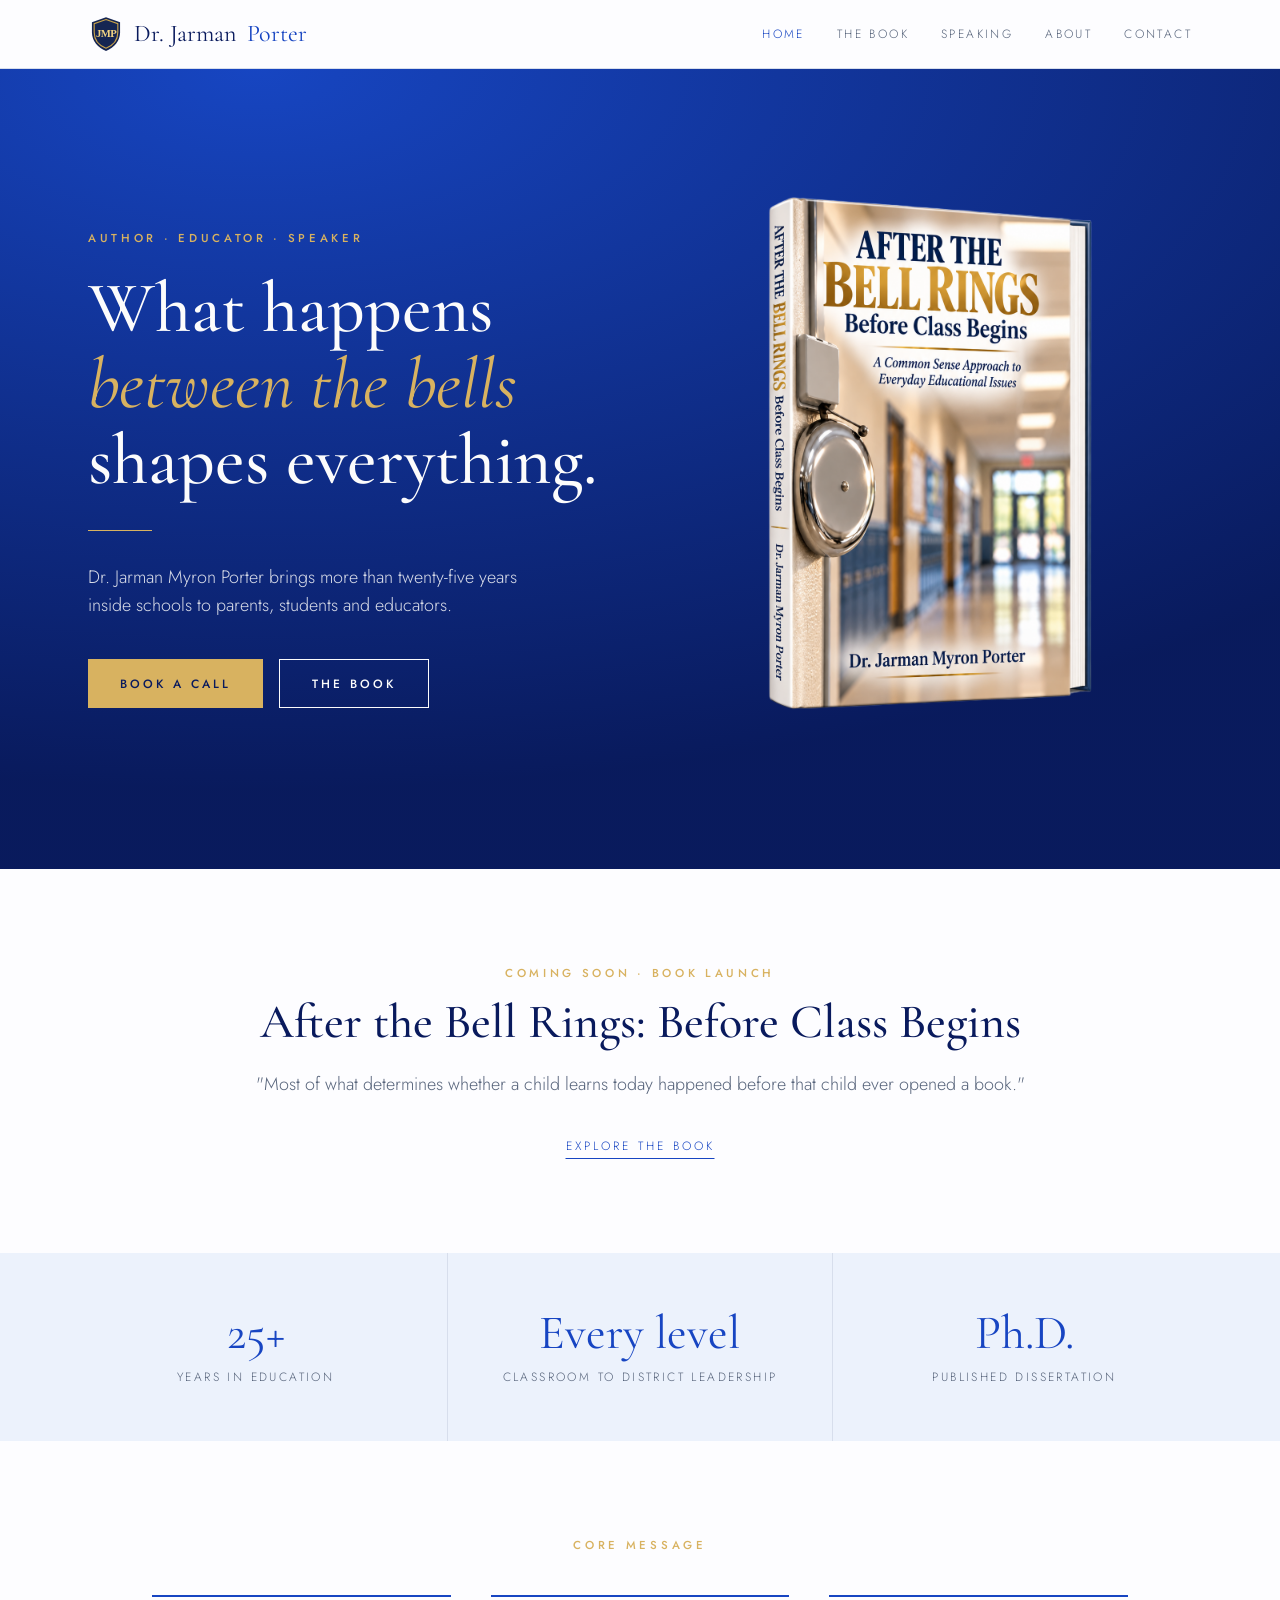
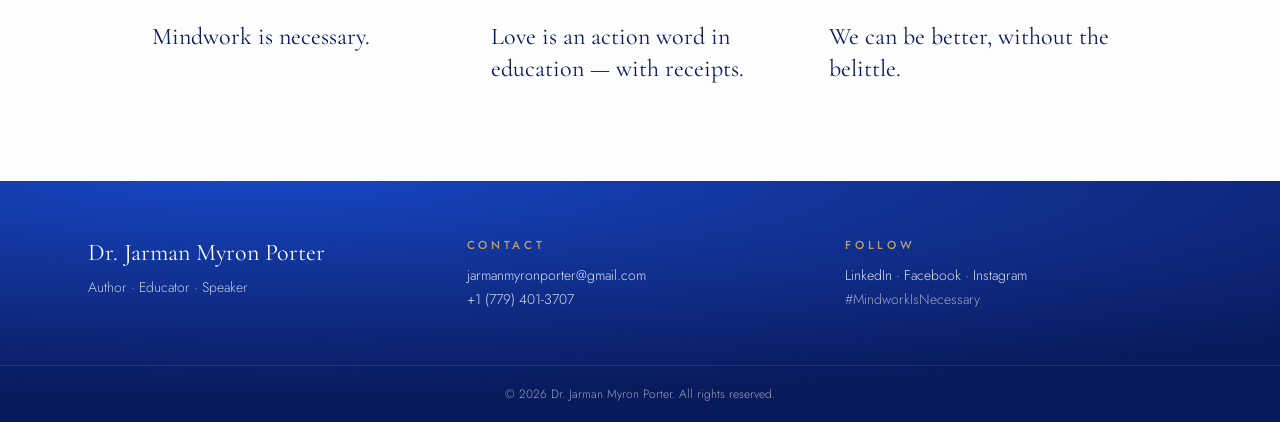
==== commit 1e80ae1d: "Update academic credential and business phone" ====
--- a/index.html
+++ b/index.html
@@ -1 +1 @@
-<!DOCTYPE html><html lang="en"><head><meta charSet="utf-8"/><meta name="viewport" content="width=device-width, initial-scale=1"/><link rel="preload" as="image" href="assets/after-the-bell-rings-mockup.png"/><link rel="stylesheet" href="assets/styles.css" data-precedence="default"/><link rel="stylesheet" href="assets/styles.css" data-tanstack-router-dev-styles="true" data-precedence="default"/><title>Dr. Jarman Myron Porter — Author of After the Bell Rings</title><meta name="author" content="Dr. Jarman Myron Porter"/><meta property="og:type" content="website"/><meta name="twitter:card" content="summary_large_image"/><meta name="description" content="Educator, author and speaker Dr. Jarman Myron Porter. Discover After the Bell Rings: Before Class Begins and book him to speak."/><meta property="og:title" content="Dr. Jarman Myron Porter — Author &amp; Speaker"/><meta property="og:description" content="A common sense approach to everyday educational issues."/><link rel="icon" href="assets/logo.svg" type="image/svg+xml"/></head><body><header class="sticky top-0 z-50 border-b bg-background/90 backdrop-blur"><div class="mx-auto flex max-w-6xl items-center justify-between px-6 py-4"><a class="site-brand font-display text-2xl text-royal-deep active" href="index.html" data-status="active" aria-current="page"><img class="site-brand__mark" src="assets/logo.svg" alt="" width="36" height="36"/>Dr. Jarman <span class="text-primary">Porter</span></a><nav class="hidden gap-8 md:flex"><a class="text-xs uppercase tracking-[0.2em] text-muted-foreground hover:text-primary text-primary" href="index.html" data-status="active" aria-current="page">Home</a><a class="text-xs uppercase tracking-[0.2em] text-muted-foreground hover:text-primary" href="book.html">The Book</a><a class="text-xs uppercase tracking-[0.2em] text-muted-foreground hover:text-primary" href="speaking.html">Speaking</a><a class="text-xs uppercase tracking-[0.2em] text-muted-foreground hover:text-primary" href="about.html">About</a><a class="text-xs uppercase tracking-[0.2em] text-muted-foreground hover:text-primary" href="contact.html">Contact</a></nav><button class="md:hidden text-xs uppercase tracking-[0.2em] text-primary" aria-label="Menu">Menu</button></div></header><main><section class="royal-panel overflow-hidden"><div class="mx-auto grid max-w-6xl items-center gap-12 px-6 py-20 md:grid-cols-2 md:py-28"><div><p class="eyebrow">Author · Educator · Speaker</p><h1 class="mt-6 text-5xl leading-[1.05] md:text-7xl">What happens <em class="text-gold">between the bells</em> shapes everything.</h1><div class="gold-rule mt-8"></div><p class="mt-8 max-w-md text-lg opacity-85">Dr. Jarman Myron Porter brings more than twenty-five years inside schools to parents, students and educators.</p><div class="mt-10 flex flex-wrap gap-4"><a class="btn-lux" href="speaking.html">Book a Call</a><a class="btn-outline-lux" href="book.html">The Book</a></div></div><img src="assets/after-the-bell-rings-mockup.png" alt="After the Bell Rings book mockup" width="960" height="1440" class="mx-auto w-full max-w-sm"/></div></section><section class="mx-auto max-w-4xl px-6 py-24 text-center"><p class="eyebrow">Coming Soon · Book Launch</p><h2 class="mt-4 text-4xl text-royal-deep md:text-5xl">After the Bell Rings: Before Class Begins</h2><p class="mt-6 text-lg text-muted-foreground">&quot;Most of what determines whether a child learns today happened before that child ever opened a book.&quot;</p><a class="mt-10 inline-block text-xs uppercase tracking-[0.25em] text-primary underline underline-offset-8" href="book.html">Explore the book</a></section><section class="bg-secondary"><div class="mx-auto grid max-w-6xl gap-px bg-border md:grid-cols-3"><div class="bg-secondary px-8 py-14 text-center"><p class="font-display text-5xl text-primary">25+</p><p class="mt-3 text-xs uppercase tracking-[0.2em] text-muted-foreground">Years in education</p></div><div class="bg-secondary px-8 py-14 text-center"><p class="font-display text-5xl text-primary">Every level</p><p class="mt-3 text-xs uppercase tracking-[0.2em] text-muted-foreground">Classroom to district leadership</p></div><div class="bg-secondary px-8 py-14 text-center"><p class="font-display text-5xl text-primary">Ed.D.</p><p class="mt-3 text-xs uppercase tracking-[0.2em] text-muted-foreground">Published dissertation</p></div></div></section><section class="mx-auto max-w-5xl px-6 py-24"><p class="eyebrow text-center">Core Message</p><div class="mt-10 grid gap-10 md:grid-cols-3"><blockquote class="border-t-2 border-primary pt-6 font-display text-2xl text-royal-deep">Mindwork is necessary.</blockquote><blockquote class="border-t-2 border-primary pt-6 font-display text-2xl text-royal-deep">Love is an action word in education — with receipts.</blockquote><blockquote class="border-t-2 border-primary pt-6 font-display text-2xl text-royal-deep">We can be better, without the belittle.</blockquote></div></section></main><footer class="royal-panel"><div class="mx-auto grid max-w-6xl gap-8 px-6 py-14 md:grid-cols-3"><div><p class="font-display text-2xl">Dr. Jarman Myron Porter</p><p class="mt-2 text-sm opacity-75">Author · Educator · Speaker</p></div><div class="text-sm opacity-85 space-y-1"><p class="eyebrow mb-3">Contact</p><a href="mailto:jarmanmyronporter@gmail.com" class="block hover:text-gold">jarmanmyronporter@gmail.com</a><a href="tel:8153474839" class="block hover:text-gold">815-347-4839</a></div><div class="text-sm opacity-85 space-y-1"><p class="eyebrow mb-3">Follow</p><p>LinkedIn · Facebook · Instagram</p><p class="opacity-70">#MindworkIsNecessary</p></div></div><p class="border-t border-primary-foreground/15 py-5 text-center text-xs opacity-60">© 2026 Dr. Jarman Myron Porter. All rights reserved.</p></footer></body></html>+<!DOCTYPE html><html lang="en"><head><meta charSet="utf-8"/><meta name="viewport" content="width=device-width, initial-scale=1"/><link rel="preload" as="image" href="assets/after-the-bell-rings-mockup.png"/><link rel="stylesheet" href="assets/styles.css?v=20261103-mobile-nav" data-precedence="default"/><title>Dr. Jarman Myron Porter — Author of After the Bell Rings</title><meta name="author" content="Dr. Jarman Myron Porter"/><meta property="og:type" content="website"/><meta name="twitter:card" content="summary_large_image"/><meta name="description" content="Educator, author and speaker Dr. Jarman Myron Porter. Discover After the Bell Rings: Before Class Begins and book him to speak."/><meta property="og:title" content="Dr. Jarman Myron Porter — Author &amp; Speaker"/><meta property="og:description" content="A common sense approach to everyday educational issues."/><link rel="icon" href="assets/logo.svg" type="image/svg+xml"/><script src="assets/navigation.js?v=20261103-mobile-nav" defer></script></head><body><header class="sticky top-0 z-50 border-b bg-background/90 backdrop-blur"><div class="mx-auto flex max-w-6xl items-center justify-between px-6 py-4"><a class="site-brand font-display text-2xl text-royal-deep active" href="index.html" data-status="active" aria-current="page"><img class="site-brand__mark" src="assets/logo.svg" alt="" width="36" height="36"/>Dr. Jarman <span class="text-primary">Porter</span></a><nav class="desktop-navigation hidden gap-8 md:flex" aria-label="Primary navigation"><a class="text-xs uppercase tracking-[0.2em] text-muted-foreground hover:text-primary text-primary" href="index.html" data-status="active" aria-current="page">Home</a><a class="text-xs uppercase tracking-[0.2em] text-muted-foreground hover:text-primary" href="book.html">The Book</a><a class="text-xs uppercase tracking-[0.2em] text-muted-foreground hover:text-primary" href="speaking.html">Speaking</a><a class="text-xs uppercase tracking-[0.2em] text-muted-foreground hover:text-primary" href="about.html">About</a><a class="text-xs uppercase tracking-[0.2em] text-muted-foreground hover:text-primary" href="contact.html">Contact</a></nav><button class="mobile-menu-toggle md:hidden" type="button" aria-label="Open navigation" aria-expanded="false" aria-controls="mobile-navigation"><span class="mobile-menu-icon" aria-hidden="true"></span></button></div><nav id="mobile-navigation" class="mobile-navigation" aria-label="Mobile navigation" data-open="false" hidden></nav></header><main><section class="royal-panel overflow-hidden"><div class="mx-auto grid max-w-6xl items-center gap-12 px-6 py-20 md:grid-cols-2 md:py-28"><div><p class="eyebrow">Author · Educator · Speaker</p><h1 class="mt-6 text-5xl leading-[1.05] md:text-7xl">What happens <em class="text-gold">between the bells</em> shapes everything.</h1><div class="gold-rule mt-8"></div><p class="mt-8 max-w-md text-lg opacity-85">Dr. Jarman Myron Porter brings more than twenty-five years inside schools to parents, students and educators.</p><div class="mt-10 flex flex-wrap gap-4"><a class="btn-lux" href="speaking.html">Book a Call</a><a class="btn-outline-lux" href="book.html">The Book</a></div></div><img src="assets/after-the-bell-rings-mockup.png" alt="After the Bell Rings book mockup" width="960" height="1440" class="mx-auto w-full max-w-sm"/></div></section><section class="mx-auto max-w-4xl px-6 py-24 text-center"><p class="eyebrow">Coming Soon · Book Launch</p><h2 class="mt-4 text-4xl text-royal-deep md:text-5xl">After the Bell Rings: Before Class Begins</h2><p class="mt-6 text-lg text-muted-foreground">&quot;Most of what determines whether a child learns today happened before that child ever opened a book.&quot;</p><a class="mt-10 inline-block text-xs uppercase tracking-[0.25em] text-primary underline underline-offset-8" href="book.html">Explore the book</a></section><section class="bg-secondary"><div class="mx-auto grid max-w-6xl gap-px bg-border md:grid-cols-3"><div class="bg-secondary px-8 py-14 text-center"><p class="font-display text-5xl text-primary">25+</p><p class="mt-3 text-xs uppercase tracking-[0.2em] text-muted-foreground">Years in education</p></div><div class="bg-secondary px-8 py-14 text-center"><p class="font-display text-5xl text-primary">Every level</p><p class="mt-3 text-xs uppercase tracking-[0.2em] text-muted-foreground">Classroom to district leadership</p></div><div class="bg-secondary px-8 py-14 text-center"><p class="font-display text-5xl text-primary">Ph.D.</p><p class="mt-3 text-xs uppercase tracking-[0.2em] text-muted-foreground">Published dissertation</p></div></div></section><section class="mx-auto max-w-5xl px-6 py-24"><p class="eyebrow text-center">Core Message</p><div class="mt-10 grid gap-10 md:grid-cols-3"><blockquote class="border-t-2 border-primary pt-6 font-display text-2xl text-royal-deep">Mindwork is necessary.</blockquote><blockquote class="border-t-2 border-primary pt-6 font-display text-2xl text-royal-deep">Love is an action word in education — with receipts.</blockquote><blockquote class="border-t-2 border-primary pt-6 font-display text-2xl text-royal-deep">We can be better, without the belittle.</blockquote></div></section></main><footer class="royal-panel"><div class="mx-auto grid max-w-6xl gap-8 px-6 py-14 md:grid-cols-3"><div><p class="font-display text-2xl">Dr. Jarman Myron Porter</p><p class="mt-2 text-sm opacity-75">Author · Educator · Speaker</p></div><div class="text-sm opacity-85 space-y-1"><p class="eyebrow mb-3">Contact</p><a href="mailto:jarmanmyronporter@gmail.com" class="block hover:text-gold">jarmanmyronporter@gmail.com</a><a href="tel:+17794013707" class="block hover:text-gold">+1 (779) 401-3707</a></div><div class="text-sm opacity-85 space-y-1"><p class="eyebrow mb-3">Follow</p><p>LinkedIn · Facebook · Instagram</p><p class="opacity-70">#MindworkIsNecessary</p></div></div><p class="border-t border-primary-foreground/15 py-5 text-center text-xs opacity-60">© 2026 Dr. Jarman Myron Porter. All rights reserved.</p></footer></body></html>
--- a/assets/styles.css
+++ b/assets/styles.css
@@ -4046,3 +4046,110 @@
     height: 2rem;
   }
 }
+
+.mobile-menu-toggle {
+  display: inline-flex;
+  width: 2.75rem;
+  height: 2.75rem;
+  align-items: center;
+  justify-content: center;
+  border: 1px solid color-mix(in srgb, var(--primary) 35%, transparent);
+  border-radius: 999px;
+  color: var(--primary);
+  transition: background-color 160ms ease, color 160ms ease;
+}
+
+.mobile-menu-toggle:hover,
+.mobile-menu-toggle:focus-visible {
+  background: var(--primary);
+  color: var(--primary-foreground);
+  outline: none;
+}
+
+.mobile-menu-icon,
+.mobile-menu-icon::before,
+.mobile-menu-icon::after {
+  display: block;
+  width: 1.15rem;
+  height: 2px;
+  background: currentColor;
+  transition: transform 180ms ease, opacity 180ms ease;
+}
+
+.mobile-menu-icon {
+  position: relative;
+}
+
+.mobile-menu-icon::before,
+.mobile-menu-icon::after {
+  position: absolute;
+  left: 0;
+  content: "";
+}
+
+.mobile-menu-icon::before {
+  transform: translateY(-0.36rem);
+}
+
+.mobile-menu-icon::after {
+  transform: translateY(0.36rem);
+}
+
+.mobile-menu-toggle[aria-expanded="true"] .mobile-menu-icon {
+  background: transparent;
+}
+
+.mobile-menu-toggle[aria-expanded="true"] .mobile-menu-icon::before {
+  transform: rotate(45deg);
+}
+
+.mobile-menu-toggle[aria-expanded="true"] .mobile-menu-icon::after {
+  transform: rotate(-45deg);
+}
+
+.mobile-navigation {
+  border-top: 1px solid var(--border);
+  background: color-mix(in srgb, var(--background) 96%, transparent);
+  padding: 0.5rem 1.5rem 1rem;
+  box-shadow: 0 14px 24px rgb(21 37 82 / 0.08);
+}
+
+.mobile-navigation[data-open="true"] {
+  display: flex;
+  flex-direction: column;
+}
+
+.mobile-navigation__link {
+  display: flex;
+  min-height: 3rem;
+  align-items: center;
+  border-bottom: 1px solid var(--border);
+  color: var(--muted-foreground);
+  font-size: 0.78rem;
+  letter-spacing: 0.18em;
+  text-transform: uppercase;
+}
+
+.mobile-navigation__link:last-child {
+  border-bottom: 0;
+}
+
+.mobile-navigation__link:hover,
+.mobile-navigation__link:focus-visible,
+.mobile-navigation__link[aria-current="page"] {
+  color: var(--primary);
+}
+
+@media (min-width: 768px) {
+  .mobile-menu-toggle,
+  .mobile-navigation {
+    display: none !important;
+  }
+}
+
+@media (max-width: 420px) {
+  .site-brand {
+    gap: 0.45rem;
+    font-size: 1.2rem;
+  }
+}
